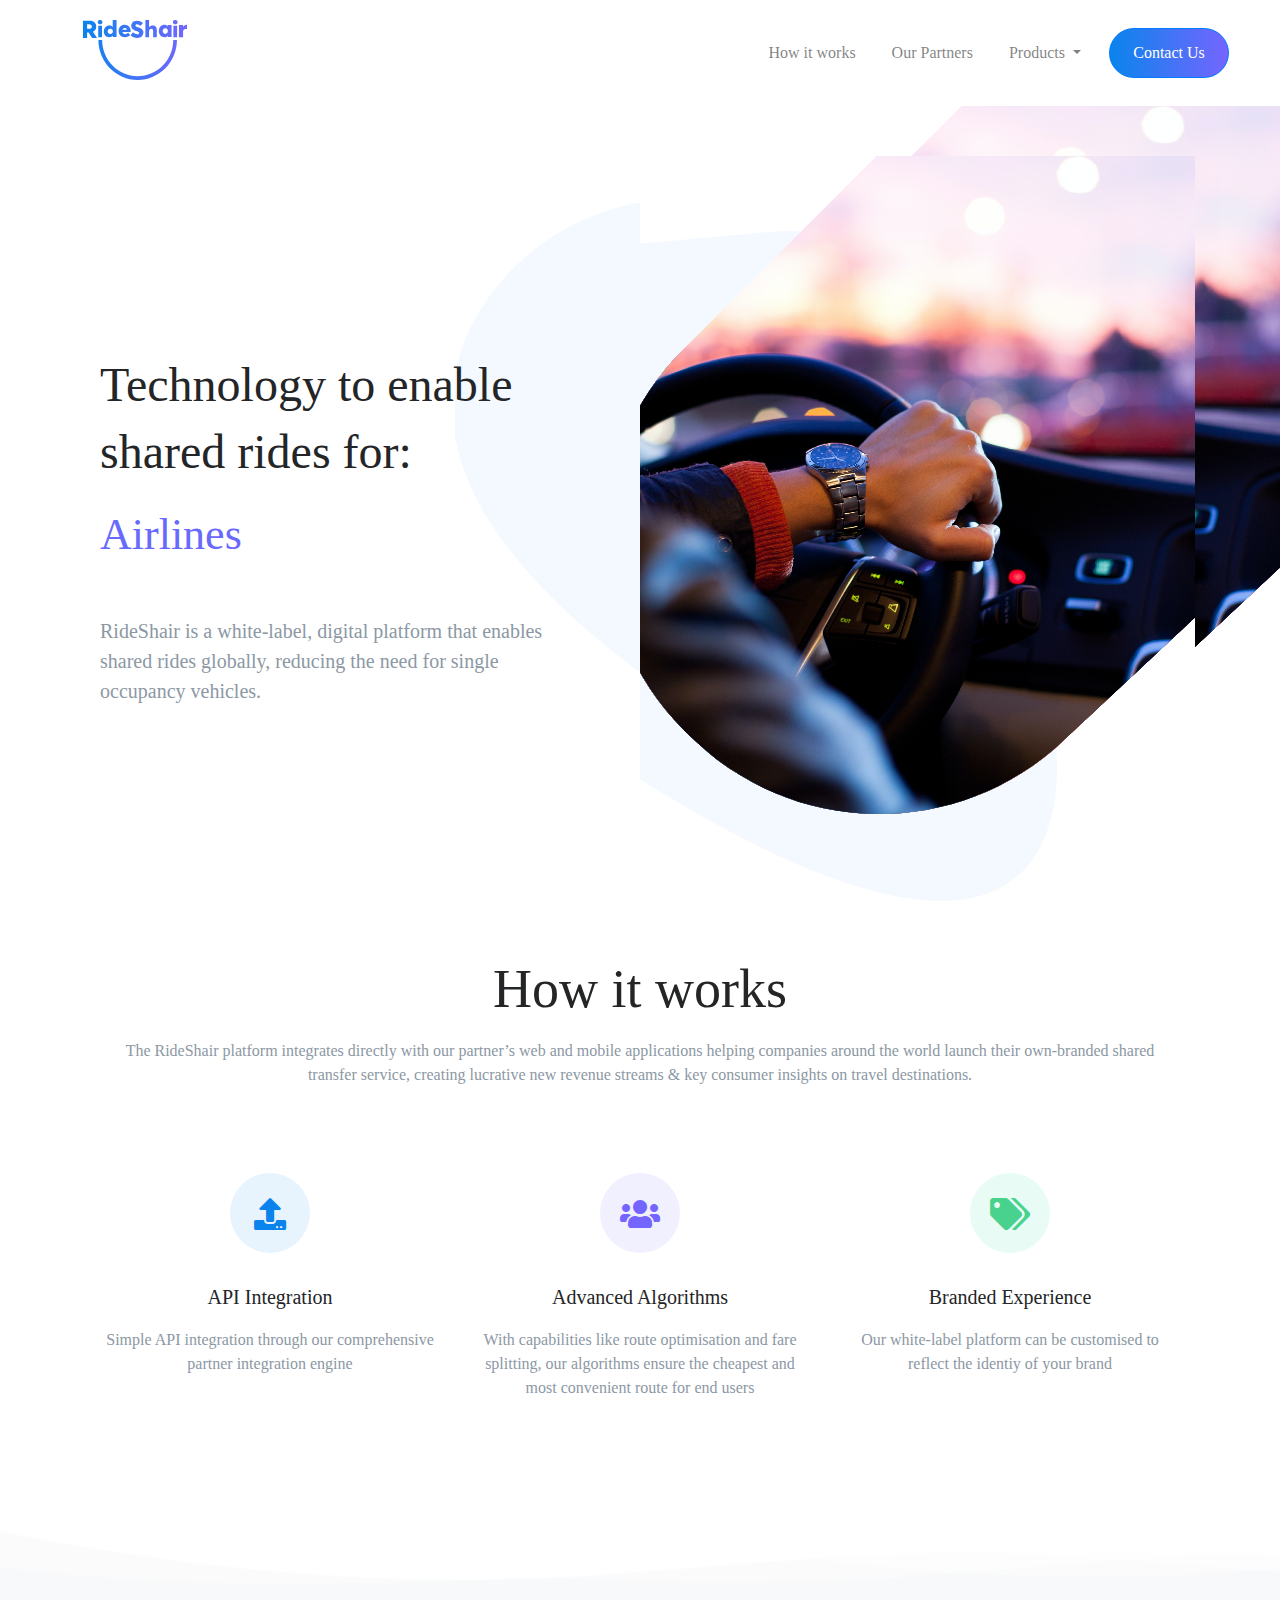
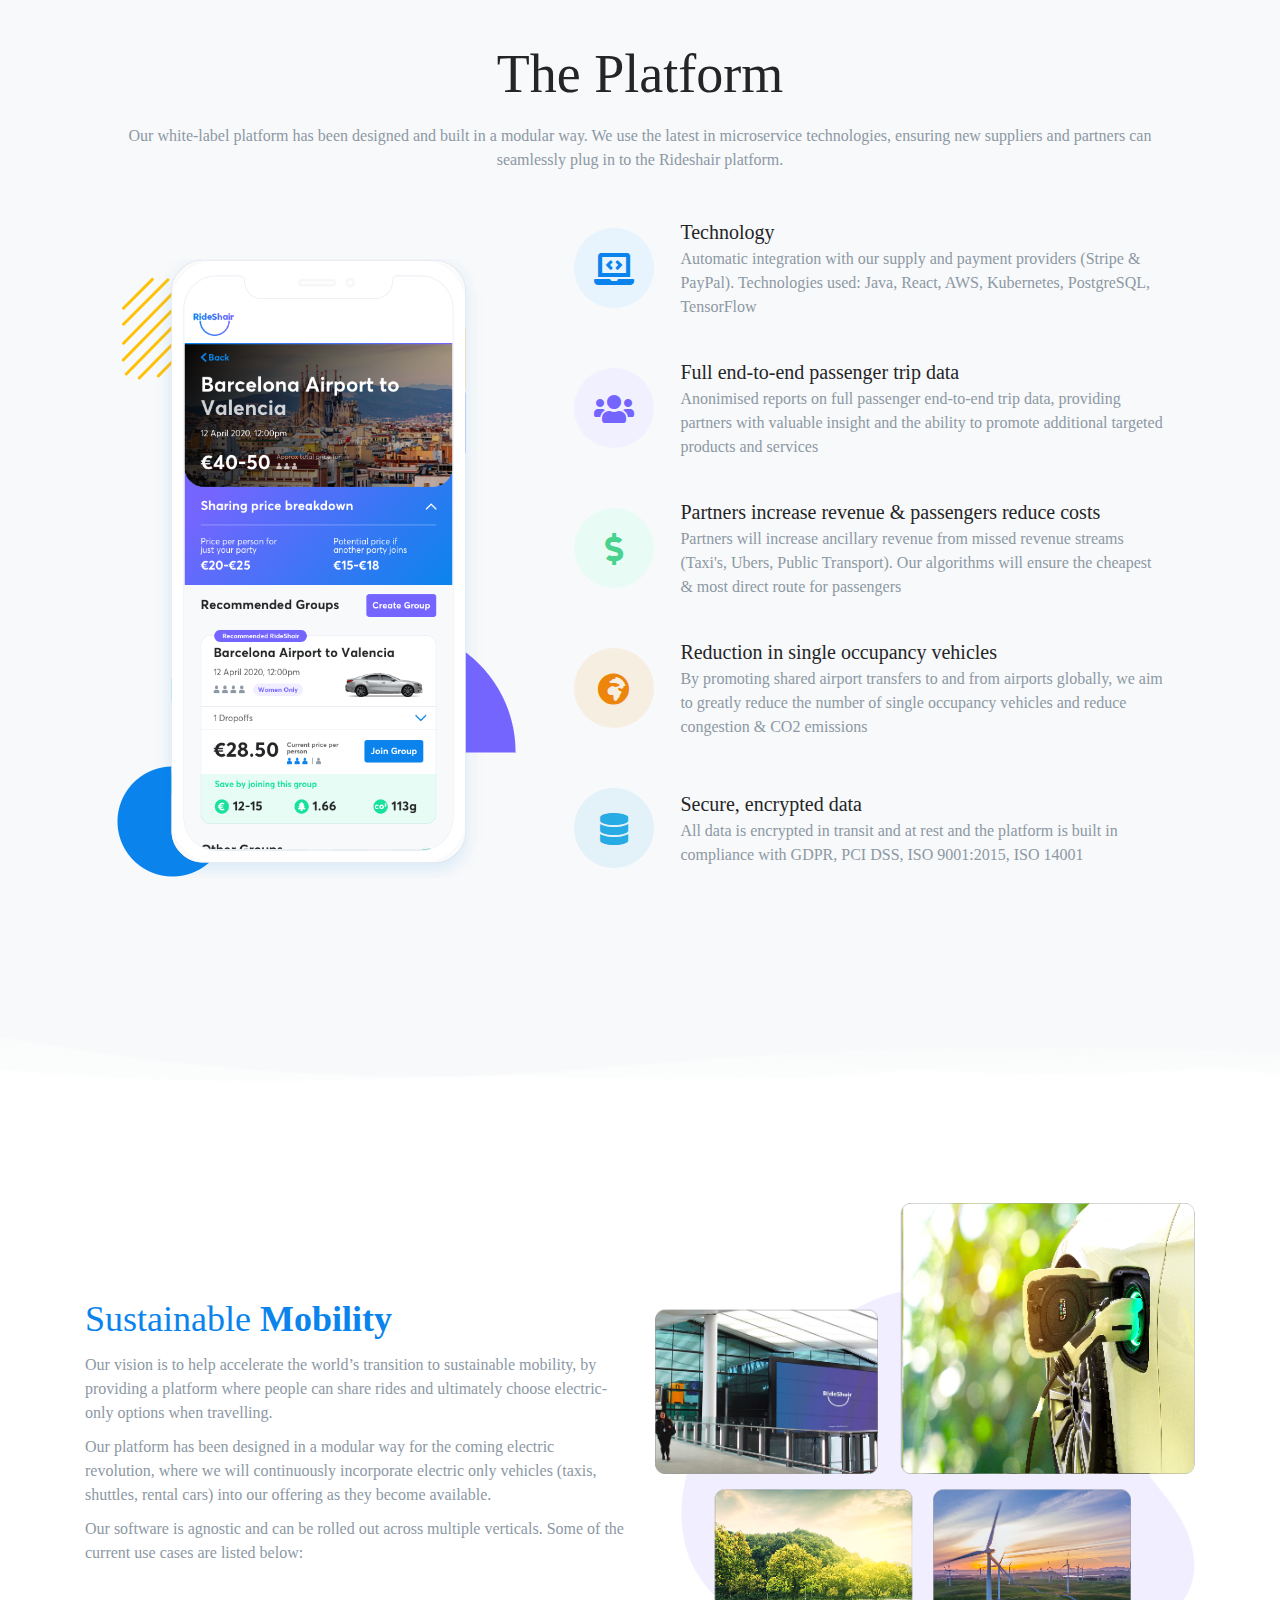
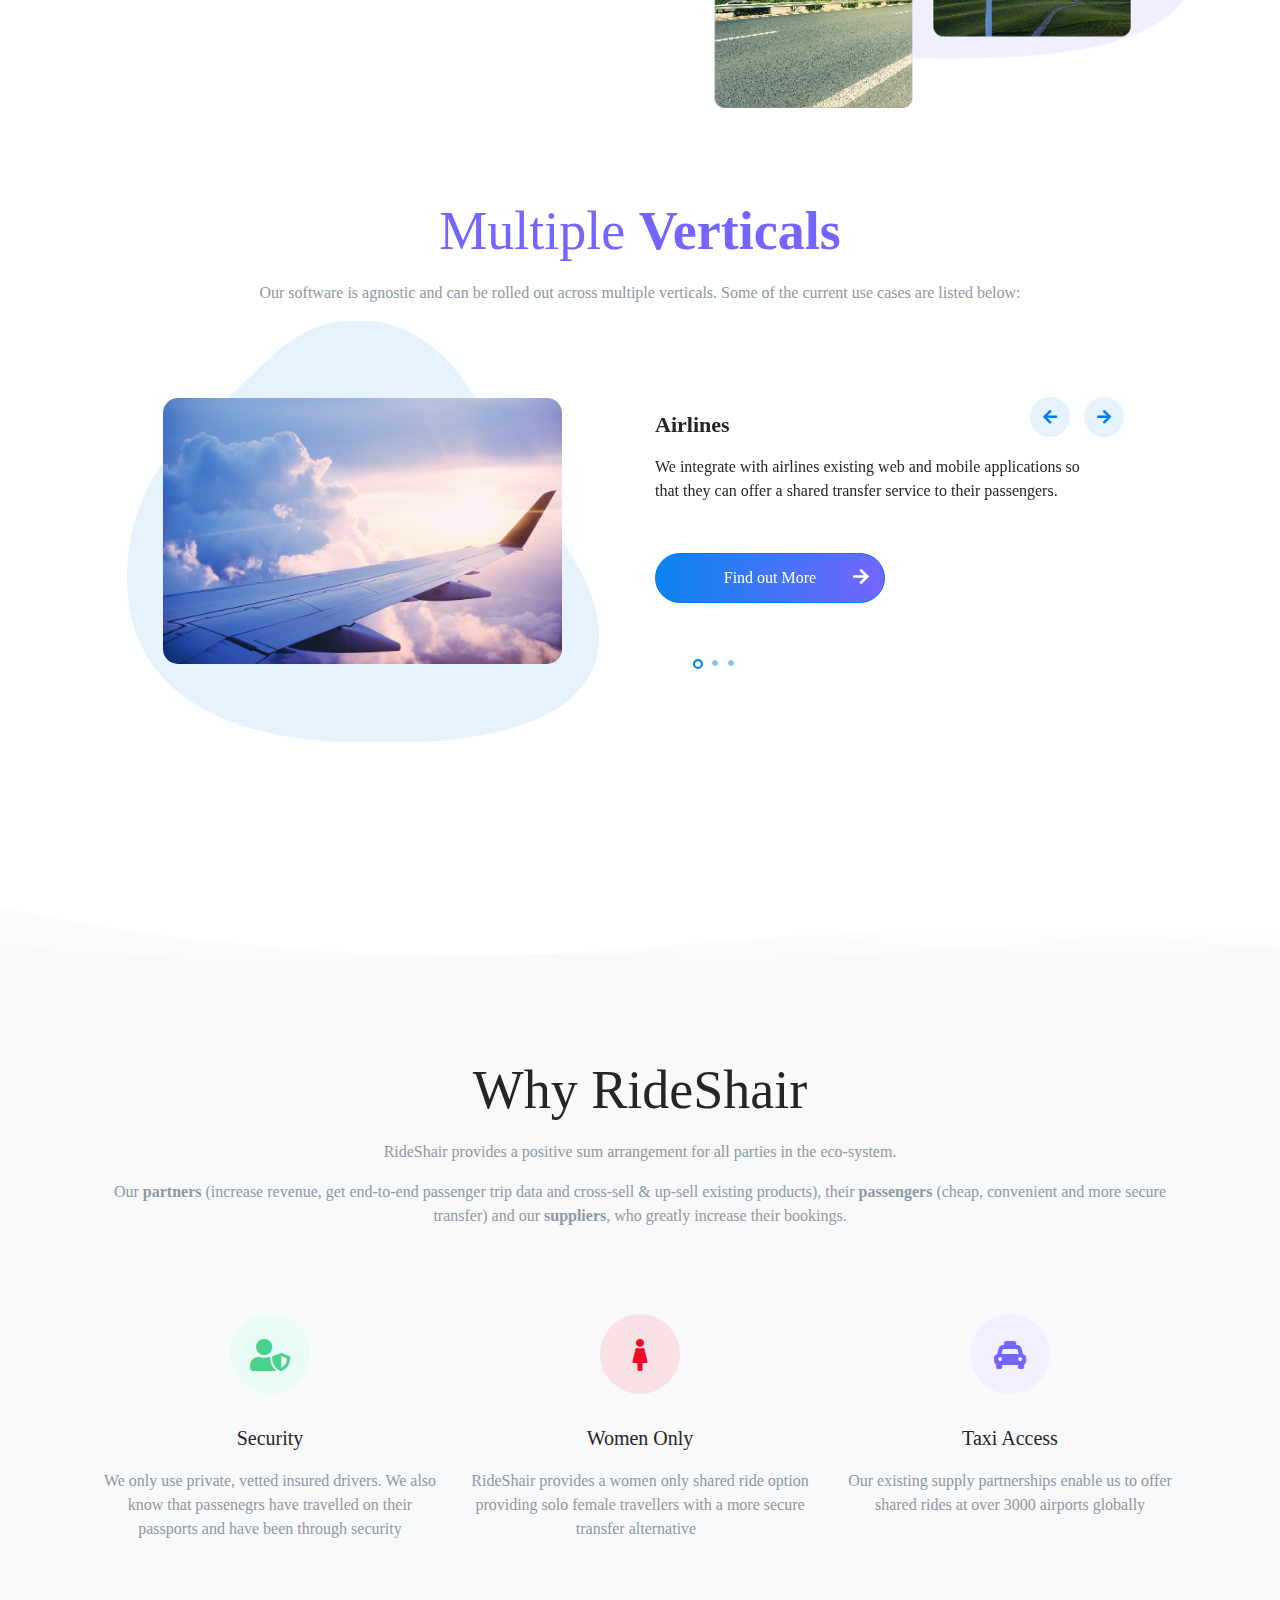
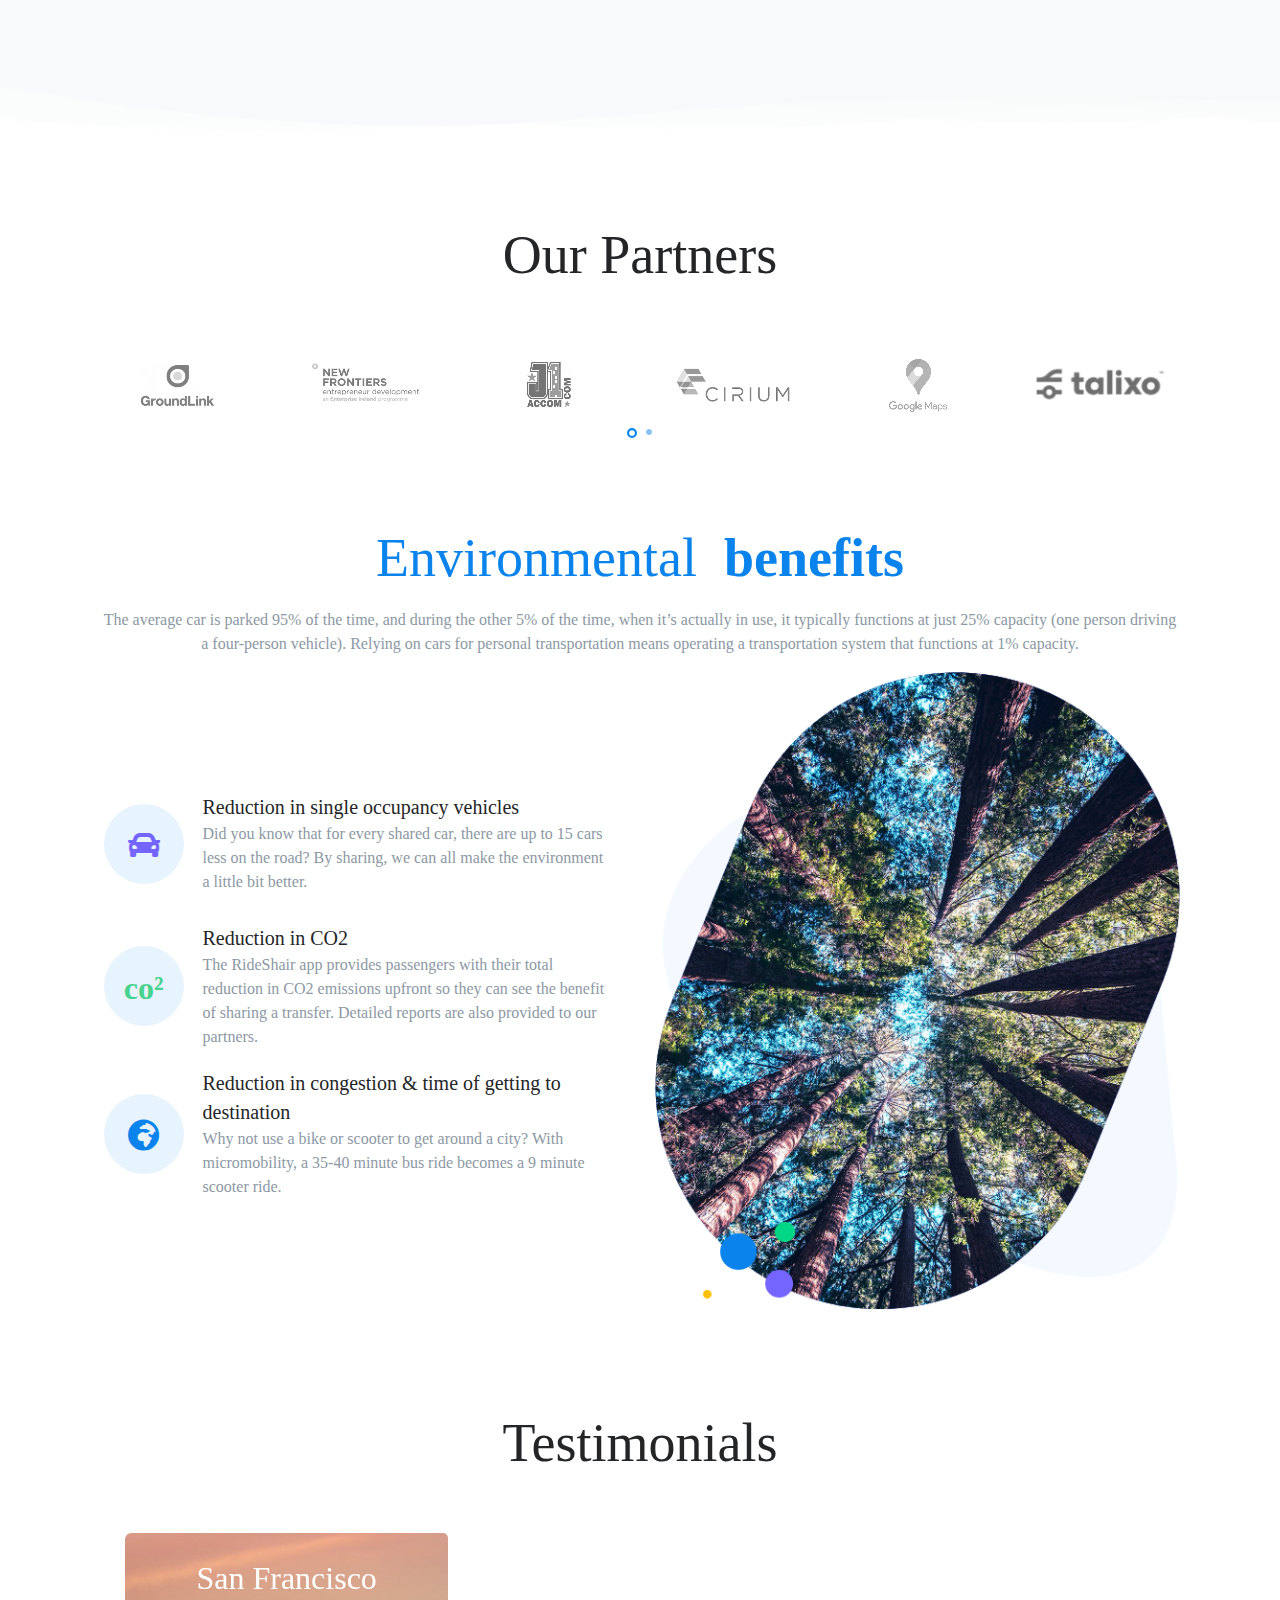
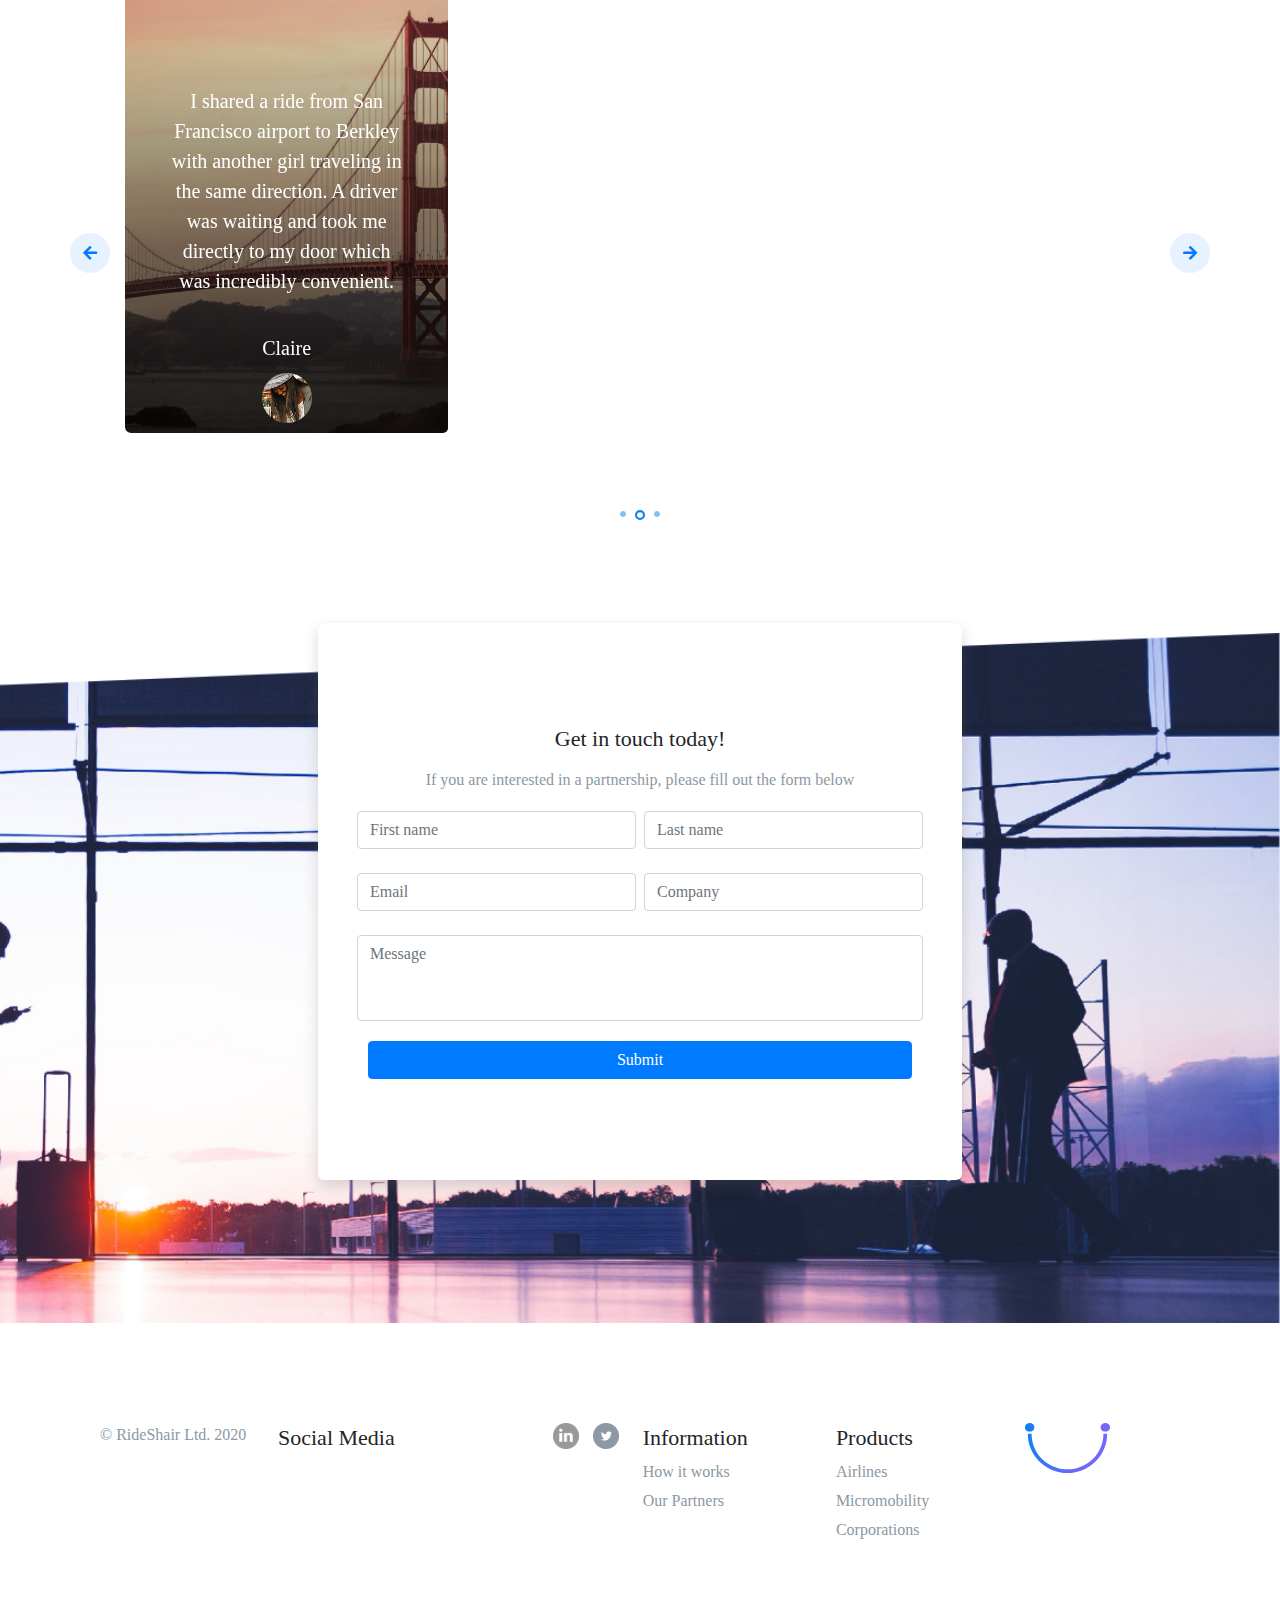
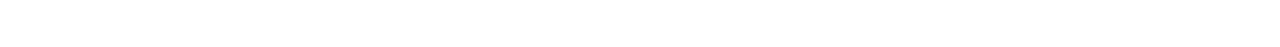
==== index.html @ a8235498 "RideShair Corporate Site" ====
<!doctype html>
<html lang="en">
<head>
    <!-- Google Tag Manager -->
    <script>(function (w, d, s, l, i) {
        w[l] = w[l] || [];
        w[l].push({
            'gtm.start':
                new Date().getTime(), event: 'gtm.js'
        });
        var f = d.getElementsByTagName(s)[0],
            j = d.createElement(s), dl = l != 'dataLayer' ? '&l=' + l : '';
        j.async = true;
        j.src =
            'https://www.googletagmanager.com/gtm.js?id=' + i + dl;
        f.parentNode.insertBefore(j, f);
    })(window, document, 'script', 'dataLayer', 'GTM-PJMS37V');</script>
    <!-- End Google Tag Manager -->
    <!-- Hotjar Tracking Code for https://www.rideshair.com -->

    <script>

        (function (h, o, t, j, a, r) {

            h.hj = h.hj || function () {
                (h.hj.q = h.hj.q || []).push(arguments)
            };

            h._hjSettings = {hjid: 1469397, hjsv: 6};

            a = o.getElementsByTagName('head')[0];

            r = o.createElement('script');
            r.async = 1;

            r.src = t + h._hjSettings.hjid + j + h._hjSettings.hjsv;

            a.appendChild(r);

        })(window, document, 'https://static.hotjar.com/c/hotjar-', '.js?sv=');

    </script>
    <!-- Required meta tags -->
    <meta charset="utf-8">
    <meta name="viewport" content="width=device-width, initial-scale=1, shrink-to-fit=no">

    <!-- Bootstrap CSS -->
    <link rel="stylesheet" href="https://stackpath.bootstrapcdn.com/bootstrap/4.4.1/css/bootstrap.min.css"
          integrity="sha384-Vkoo8x4CGsO3+Hhxv8T/Q5PaXtkKtu6ug5TOeNV6gBiFeWPGFN9MuhOf23Q9Ifjh" crossorigin="anonymous">
    <link rel="stylesheet" href="styles.css">
    <link href="fa/css/all.css" rel="stylesheet"> <!--load all styles -->
    <link href="fa/css/fontawesome.css" rel="stylesheet">
    <link href="fa/css/brands.css" rel="stylesheet">
    <link href="fa/css/solid.css" rel="stylesheet">
    <style type="text/css" id="slider-css"></style>
    <title>RS</title>
</head>
<body>
<!-- Google Tag Manager (noscript) -->
<noscript>
    <iframe src="https://www.googletagmanager.com/ns.html?id=GTM-PJMS37V"
            height="0" width="0" style="display:none;visibility:hidden"></iframe>
</noscript>
<!-- End Google Tag Manager (noscript) -->
<div class="header">
    <div class="row">
        <div class="col-lg-3 ml-lg-5">
            <div class="logo">
                <a href="index.html"><img alt="logo" src="images/logo.svg"></a>
            </div>
        </div>
        <div class="col ml-auto border-bottom-blue-mobile">
            <nav class="navbar navbar-expand-lg navbar-light">
                <button class="navbar-toggler" type="button" data-toggle="collapse"
                        data-target="#navbarSupportedContent" aria-controls="navbarSupportedContent"
                        aria-expanded="false" aria-label="Toggle navigation">
                    <i class="fas fa-bars fa-2x purple"></i>
                </button>

                <div class="collapse navbar-collapse" id="navbarSupportedContent">
                    <ul class="navbar-nav ml-auto">
                        <li class="nav-item">
                            <a class="nav-link" href="index.html#howitworks">How it works</a>
                        </li>
                        <li class="nav-item">
                            <a class="nav-link" href="index.html#partners">Our Partners</a>
                        </li>
                        <!--                        <li class="nav-item">-->
                        <!--                            <a class="nav-link" href="index.html#faq">FAQ</a>-->
                        <!--                        </li>-->
                        <li class="nav-item dropdown">
                            <a class="nav-link dropdown-toggle" href="#" id="navbarDropdown" role="button"
                               data-toggle="dropdown" aria-haspopup="true" aria-expanded="false">
                                Products
                            </a>
                            <div class="dropdown-menu products-menu" aria-labelledby="navbarDropdown">
                                <a class="dropdown-item" href="airlines.html">Airlines</a>
                                <a class="dropdown-item" href="micromobility.html">Micromobility</a>
                                <a class="dropdown-item" href="corporations.html">Corporations</a>
                            </div>
                        </li>
                    </ul>
                </div>
                <a href="#contact-form" class="btn btn-primary contact-button grow">Contact Us</a>
            </nav>
        </div>
    </div>
</div>

<div class="welcome">
    <div class="container table-container">
        <div class="row table-row">
            <div class="col-lg-6 welcome-content table-col">
                <p class="lg-title">Technology to enable
                    shared rides for:</p>
                <p id="welcomeTicker">Airlines / Travel Tech Companies / Corporations / Micromobility</p>
                <div class="welcome-mobile">
                    <div class="col bg-container">
                        <img src="images/welcome-bg-mobile.png" alt="app" class="app-img">
                    </div>
                </div>
                <p class="mt-lg-5 fs-20">RideShair is a white-label, digital platform that enables shared rides globally, reducing the need for single occupancy vehicles. </p>
            </div>
            <div class="col-0 welcome table-col">
            </div>
        </div>
    </div>
</div>

<div class="container" id="howitworks">
    <div class="row justify-content-center how-works">
        <div class="col-md-auto justify-content-center">
            <p class="lg-title text-center">How it works</p>
            <p class="text-center">The RideShair platform integrates directly with our partner’s web and mobile
            applications helping companies around the world launch their own-branded shared transfer service, creating lucrative new revenue streams &amp; key consumer insights on travel destinations. </p>
        </div>
    </div>
    <div class="row justify-content-center icon-list-row">
        <div class="col-lg-4 justify-content-center grow">
            <div class="row justify-content-center how-works-icon">
                <div class="icon text-center blue-bg"></div>
                <i class="fas fa-upload fa-2x absolute-icon blue"></i>
            </div>
            <p class="md-title text-center">API Integration</p>
            <p class="text-center">Simple API integration through our comprehensive partner integration engine </p>
        </div>
        <div class="col-lg-4 justify-content-center grow">
            <div class="row justify-content-center how-works-icon">
                <div class="icon text-center purple-bg"></div>
                <i class="fas fa-users fa-2x absolute-icon purple"></i>
            </div>
            <p class="md-title text-center">Advanced Algorithms</p>
            <p class="text-center">With capabilities like route optimisation and fare splitting, our algorithms ensure
            the cheapest and most convenient route for end users </p>
        </div>
        <div class="col-lg-4 justify-content-center grow">
            <div class="row justify-content-center how-works-icon">
                <div class="icon text-center green-bg"></div>
                <i class="fas fa-tags fa-2x absolute-icon green"></i>
            </div>
            <p class="md-title text-center">Branded Experience</p>
            <p class="text-center">Our white-label platform can be customised to reflect the identiy of your brand </p>
        </div>
    </div>
</div>

<div class="app-container">
    <div class="top-wave"></div>
    <div class="container">
        <div class="row justify-content-center">
            <div class="col-md-auto justify-content-center">
                <p class="lg-title text-center">The Platform</p>
                <p class="text-center">
                    Our white-label platform has been designed and built in a modular way. We
                    use the latest in microservice technologies,
				ensuring new suppliers and partners can seamlessly plug in to the Rideshair platform.</p>
            </div>
        </div>

        <div class="row table-row">
            <div class="col bg-container text-left align-items-center">
                <img src="images/app.png" alt="app" class="app-img mx-auto">
            </div>

            <div class="col-sm-7 icon-list">
                <div class="row align-items-center grow">
                    <div class="col-lg-2 col-xs-12">
                        <div class="row justify-content-center">
                            <div class="icon text-center blue-bg"></div>
                            <i class="fas fa-laptop-code fa-2x absolute-icon blue"></i>
                        </div>
                    </div>
                    <div class="col">
                        <p class="md-title">Technology</p>
                        <p>Automatic integration with our supply and payment providers (Stripe &amp; PayPal). Technologies
                        used: Java, React, AWS, Kubernetes, PostgreSQL, TensorFlow</p>
                    </div>
                </div>

                <div class="row align-items-center grow">
                    <div class="col-lg-2 col-xs-12">
                        <div class="row justify-content-center">
                            <div class="icon text-center purple-bg"></div>
                            <i class="fas fa-users fa-2x absolute-icon purple"></i>
                        </div>
                    </div>
                    <div class="col">
                      <p class="md-title">Full end-to-end passenger trip data</p>
                        <p>Anonimised reports on full passenger end-to-end trip data, providing partners with valuable insight  and the ability to promote additional targeted products and services</p>
                    </div>
                </div>

                <div class="row align-items-center grow">
                    <div class="col-lg-2 col-xs-12">
                        <div class="row justify-content-center">
                            <div class="icon text-center green-bg"></div>
                            <i class="fas fa-dollar-sign fa-2x absolute-icon green"></i>
                        </div>
                    </div>
                    <div class="col">
                        <p class="md-title">Partners increase revenue & passengers reduce costs</p>
                        <p>Partners will increase  ancillary revenue from missed revenue streams (Taxi's, Ubers, Public Transport). Our
                        algorithms will ensure the cheapest &amp; most direct route for passengers </p>
                    </div>
                </div>

                <div class="row align-items-center grow">
                    <div class="col-lg-2 col-xs-12">
                        <div class="row justify-content-center">
                            <div class="icon text-center orange-bg"></div>
                            <i class="fas fa-globe-africa fa-2x absolute-icon orange"></i>
                        </div>
                    </div>
                    <div class="col">
                        <p class="md-title">Reduction in single occupancy vehicles</p>
                        <p>By promoting shared airport transfers to and from airports globally, we aim to greatly reduce the number of single occupancy vehicles and reduce congestion &amp; CO2 emissions </p>
                    </div>
                </div>

                <div class="row align-items-center grow">
                    <div class="col-lg-2 col-xs-12">
                        <div class="row justify-content-center">
                            <div class="icon text-center light-blue-bg"></div>
                            <i class="fas fa-database fa-2x absolute-icon light-blue"></i>
                        </div>
                    </div>
                    <div class="col">
                        <p class="md-title">Secure, encrypted data</p>
                        <p>All data is encrypted in transit and at rest and the platform is built in compliance with
                            GDPR, PCI DSS, ISO 9001:2015, ISO 14001</p>
                    </div>
                </div>
            </div>
        </div>
    </div>
    <div class="bottom-wave"></div>
</div>

<div class="container bw-container">
    <div class="row table-row align-items-center">
        <div class="col-lg-6 icon-list">
            <!-- <a href="#" class="btn about-btn grow mx-lg-0 mx-auto">About</a>-->
            <p class="blue-title">Sustainable <span class="bold">Mobility</span></p>
            <div class="col-lg-6 text-right visible-on-mobile">
                <img src="images/better_world.png" alt="app" class="app-img">
            </div>

            <p>
              Our vision is to help accelerate the world’s transition to sustainable mobility, by providing a platform where people can share rides and ultimately choose electric-only options when travelling.
          </p>
            <p>
              Our platform has been designed in a modular way for the coming electric revolution, where we will continuously incorporate electric only vehicles (taxis, shuttles, rental cars) into our offering as they become available.
          </p>
			<p>
              Our software is agnostic and can be rolled out across multiple verticals. Some of the current use cases are listed below:
          </p>
        </div>
        <div class="col-lg-6 text-right visible-on-desktop">
            <img src="images/better_world.png" alt="app" class="app-img">
        </div>
    </div>
</div>

<div class="container">
    <div id="carousel-partners-description" class="carousel slide" data-ride="carousel">
        <div class="col-md-auto justify-content-center">
            <p class="lg-title text-center" style="color: #7565ff">Multiple <span class="bold">Verticals</span></p>
            <p class="col-md-9 text-center mx-auto">
              Our software is agnostic and can be rolled out across multiple verticals. Some of the current use cases are listed below:
          </p>
        </div>
        <ol class="col-md-10 carousel-indicators">
            <li data-target="#carousel-partners-description" data-slide-to="0" class="active grow"></li>
            <li data-target="#carousel-partners-description" data-slide-to="1" class="grow"></li>
            <li data-target="#carousel-partners-description" data-slide-to="2" class="grow"></li>
        </ol>
        <div class="carousel-inner">
            <div class="carousel-item active">
                <div class="row">
                    <div class="col-md-6 img-container">
                        <img src="images/carousel-partners-1-slide.png" alt="first slide">
                    </div>
                    <div class="col-md-5 align-self-center">
                        <p class="md-title go-text-left-on-desktop bold">Airlines</p>
                        <p style="color: #242527">
                            We integrate with airlines
                            existing web and mobile applications
                            so that they can offer a shared
                            transfer service to their passengers.
                        </p>
                        <a href="airlines.html" class="btn btn-primary next-button find-btn grow">Find out More</a>
                    </div>
                </div>
            </div>
            <div class="carousel-item">
                <div class="row">
                    <div class="col-md-6 img-container">
                        <img src="images/carousel-partners-2-slide.png" alt="first slide">
                    </div>
                    <div class="col-md-5 align-self-center">
                        <p class="md-title go-text-left-on-desktop bold">Corporates</p>
                        <p style="color: #242527">
                            We integrate with companies internal systems so that they can offer a shared transfer service for employees going overseas.
                        </p>
                        <a href="corporations.html" class="btn btn-primary next-button find-btn grow">Find out More</a>
                    </div>
                </div>
            </div>
            <div class="carousel-item">
                <div class="row">
                    <div class="col-md-6 img-container">
                        <img src="images/carousel-partners-3-slide.png" alt="first slide">
                    </div>
                    <div class="col-md-5 align-self-center">
                        <p class="md-title go-text-left-on-desktop bold">Micromobility</p>
                        <p style="color: #242527">
                            LOKO.city is an aggregation app for shared mobility services across Poland with over 60k downloads. 
                        </p>
                        <a href="micromobility.html" class="btn btn-primary next-button find-btn grow">Find out More</a>
                    </div>
                </div>
            </div>
        </div>
        <div class="col-md-2 offset-md-10 carousel-control carousel-control-partners">
            <a class="prev-slider slider-btn grow" href="#carousel-partners-description" role="button"
               data-slide="prev">
                <i class="fas fa-arrow-left fa-1x"></i>
            </a>
            <a class="next-slider slider-btn grow" href="#carousel-partners-description" role="button"
               data-slide="next">
                <i class="fas fa-arrow-right fa-1x"></i>
            </a>
        </div>
    </div>
</div>

<div class="app-container">
    <div class="top-wave"></div>
    <div class="container">
        <div class="row justify-content-center how-works">
            <div class="col-md-auto justify-content-center">
                <p class="lg-title text-center">Why RideShair</p>
              <p class="text-center"> RideShair provides a positive sum arrangement for all parties in the eco-system. </p>
                <p class="text-center">Our <strong>partners</strong> (increase revenue,
                  get end-to-end passenger trip data and cross-sell &amp;
                  up-sell existing products), their <strong>passengers</strong> (cheap, convenient and more secure transfer)
                  and our <strong>suppliers</strong>, who greatly increase their bookings.</p>
            </div>
        </div>
        <div class="row justify-content-center icon-list-row">
            <div class="col-lg-4 justify-content-center grow">
                <div class="row justify-content-center how-works-icon">
                    <div class="icon text-center green-bg"></div>
                    <i class="fas fa-user-shield fa-2x absolute-icon green"></i>
                </div>
                <p class="md-title text-center">Security</p>
                <p class="text-center">We only use private, vetted insured drivers. We also know that passenegrs have
                travelled on their passports and have been through security</p>
            </div>
            <div class="col-lg-4 justify-content-center grow">
                <div class="row justify-content-center how-works-icon">
                    <div class="icon text-center red-bg"></div>
                    <i class="fas fa-female fa-2x absolute-icon red"></i>
                </div>
                <p class="md-title text-center">Women Only</p>
                <p class="text-center">RideShair provides a women only shared ride option providing solo female
                travellers with a more secure transfer alternative&nbsp;&nbsp; </p>
            </div>
            <div class="col-lg-4 justify-content-center grow">
                <div class="row justify-content-center how-works-icon">
                    <div class="icon text-center purple-bg"></div>
                    <i class="fas fa-taxi fa-2x absolute-icon purple"></i>
                </div>
                <p class="md-title text-center">Taxi Access</p>
                <p class="text-center">Our existing supply partnerships enable us to offer shared rides at over 3000 airports
                globally</p>
            </div>
        </div>
    </div>
    <div class="bottom-wave"></div>
</div>

<div class="container" id="partners">
    <div class="row justify-content-center how-works">
        <div class="col-md-auto justify-content-center">
            <p class="lg-title text-center">Our Partners</p>
        </div>
    </div>
    <div id="carousel-partners" class="carousel slide visible-on-desktop" data-ride="carousel">
        <div class="carousel-inner">
            <div class="carousel-item active">
                <div class="row">
                    <div class="col-2 text-center">
                        <img src="images/partners/GroundLink.png" alt="ground link">
                    </div>
                    <div class="col-2 text-center">
                        <img src="images/partners/New-Frontiers.png" alt="ground link">
                    </div>
                    <div class="col-2 text-center">
                        <img src="images/partners/J1Accom.png" alt="ground link">
                    </div>
                    <div class="col-2 text-center">
                        <img src="images/partners/Cirium.png" alt="ground link">
                    </div>
                    <div class="col-2 text-center">
                        <img src="images/partners/Google-Maps.png" alt="ground link">
                    </div>
                    <div class="col-2 text-center">
                        <img src="images/partners/Talixo.png" alt="ground link">
                    </div>
                </div>
            </div>
            <div class="carousel-item">
                <div class="row">
                    <div class="col-2 text-center">
                        <img src="images/partners/AWS.png" alt="ground link">
                    </div>
                    <div class="col-2 text-center">
                        <img src="images/partners/Mozio.png" alt="ground link">
                    </div>
                    <div class="col-2 text-center">
                        <img src="images/partners/NDRC.png" alt="ground link">
                    </div>
                    <div class="col-2 text-center">
                        <img src="images/partners/Stripe.png" alt="ground link">
                    </div>
                    <div class="col-2 text-center">
                        <img src="images/partners/Google-Maps.png" alt="ground link">
                    </div>
                    <div class="col-2 text-center">
                        <img src="images/partners/Talixo.png" alt="ground link">
                    </div>
                </div>
            </div>
        </div>
        <ol class="col-12 carousel-indicators partners">
            <li data-target="#carousel-partners" data-slide-to="0" class="active grow"></li>
            <li data-target="#carousel-partners" data-slide-to="1" class="grow"></li>
        </ol>
    </div>
    <div id="carousel-partners-mobile" class="carousel slide visible-on-mobile" data-ride="carousel">
        <div class="carousel-inner">
            <div class="carousel-item active">
                <div class="row">
                    <div class="col-4 text-center">
                        <img src="images/partners/GroundLink.png" alt="ground link">
                    </div>
                    <div class="col-4 text-center">
                        <img src="images/partners/New-Frontiers.png" alt="ground link">
                    </div>
                    <div class="col-4 text-center">
                        <img src="images/partners/J1Accom.png" alt="ground link">
                    </div>
                </div>
            </div>
            <div class="carousel-item">
                <div class="row">
                    <div class="col-4 text-center">
                        <img src="images/partners/Cirium.png" alt="ground link">
                    </div>
                    <div class="col-4 text-center">
                        <img src="images/partners/Google-Maps.png" alt="ground link">
                    </div>
                    <div class="col-4 text-center">
                        <img src="images/partners/Talixo.png" alt="ground link">
                    </div>
                </div>
            </div>
            <div class="carousel-item">
                <div class="row">
                    <div class="col-4 text-center">
                        <img src="images/partners/AWS.png" alt="ground link">
                    </div>
                    <div class="col-4 text-center">
                        <img src="images/partners/Mozio.png" alt="ground link">
                    </div>
                    <div class="col-4 text-center">
                        <img src="images/partners/NDRC.png" alt="ground link">
                    </div>
                </div>
            </div>
            <div class="carousel-item">
                <div class="row">
                    <div class="col-4 text-center">
                        <img src="images/partners/Stripe.png" alt="ground link">
                    </div>
                    <div class="col-4 text-center">
                        <img src="images/partners/Google-Maps.png" alt="ground link">
                    </div>
                    <div class="col-4 text-center">
                        <img src="images/partners/Talixo.png" alt="ground link">
                    </div>
                </div>
            </div>
            <ol class="col-12 carousel-indicators partners">
                <li data-target="#carousel-partners-mobile" data-slide-to="0" class="active grow"></li>
                <li data-target="#carousel-partners-mobile" data-slide-to="1" class="grow"></li>
                <li data-target="#carousel-partners-mobile" data-slide-to="2" class="grow"></li>
                <li data-target="#carousel-partners-mobile" data-slide-to="3" class="grow"></li>
            </ol>
        </div>
    </div>
</div>

<div class="container">
    <div class="row justify-content-center">
        <div class="col-md-auto justify-content-center">
            <div class="row justify-content-center">
                <!-- <a href="#" class="btn about-blue-btn grow">About</a>-->
            </div>
            <p class="lg-title text-center blue">Environmental&nbsp; <span class="bold">benefits</span></p>
            <p class="text-center">The average car is parked 95% of the time, and during the other 5% of the time, when it’s actually in use, it typically functions at just 25% capacity (one person driving a four-person vehicle). Relying on cars for personal transportation means operating a transportation system that functions at 1% capacity. </p>
        </div>
    </div>

    <div class="row table-row align-items-center">
        <div class="col-lg-6 icon-list order-lg-1 order-2">
            <div class="row align-items-center grow">
                <div class="col-lg-2 col-xs-12">
                    <div class="row justify-content-center">
                        <div class="icon text-center blue-bg"></div>
                        <i class="fas fa-car fa-2x absolute-icon purple"></i>
                    </div>
                </div>
                <div class="col">
                    <p class="md-title">Reduction in single occupancy vehicles</p>
                    <p>Did you know that for every shared car,
                        there are up to 15 cars less on the road?
                        By sharing, we can all make the environment
                    a little bit better.</p>
                </div>
            </div>
            <div class="row align-items-center grow">
                <div class="col-lg-2 col-xs-12">
                    <div class="row justify-content-center">
                        <div class="icon text-center blue-bg"></div>
                        <i class="fas fa-2x absolute-icon green">co²</i>
                    </div>
                </div>
                <div class="col">
                    <p class="md-title">Reduction in CO2</p>
                    <p>The RideShair app provides passengers with their total
                        reduction in CO2 emissions upfront so they can see the
                        benefit of sharing a transfer. Detailed reports are
                    also provided to our partners.</p>
                </div>
            </div>
            <div class="row align-items-center grow">
                <div class="col-lg-2 col-xs-12">
                    <div class="row justify-content-center">
                        <div class="icon text-center blue-bg"></div>
                        <i class="fas fa-globe-africa fa-2x absolute-icon blue"></i>
                    </div>
                </div>
                <div class="col">
                    <p class="md-title">Reduction in congestion & time of getting to destination</p>
                    <p>Why not use a bike or scooter to get around a city?
                        With micromobility, a 35-40 minute bus ride becomes
                        a 9 minute scooter ride. </p>
                </div>
            </div>
        </div>

        <div class="col-lg-6 col-12 bg-container order-lg-2 order-1">
            <img src="images/benefits-bg.png" alt="app" class="mobile-mx-auto">
        </div>
    </div>
</div>

<!--<div class="app-container">-->
<!--    <div class="top-wave"></div>-->
<!--    <div class="container">-->
<!--        <div class="row justify-content-center">-->
<!--            <div class="col-md-auto justify-content-center">-->
<!--                <p class="lg-title text-center">Frequently Asked Questions</p>-->
<!--                <p class="text-center">Lorem ipsum dolor sit amet, consectetur adipiscing elit</p>-->
<!--            </div>-->
<!--        </div>-->
<!--        <div class="row">-->
<!--            <div class="col-lg-2">-->
<!--                <ul class="nav nav-tabs faq-cat-tabs">-->
<!--                    <li>-->
<!--                        <div href="#faq-cat-1" class="active" data-toggle="tab">-->
<!--                            <div class="card-header">-->
<!--                                <div class="btn btn-link collapse-row">-->
<!--                                    Category1-->
<!--                                </div>-->
<!--                            </div>-->
<!--                        </div>-->
<!--                    </li>-->
<!--                    <li>-->
<!--                        <div href="#faq-cat-2" data-toggle="tab">-->
<!--                            <div class="card-header">-->
<!--                                <div class="btn btn-link collapse-row" aria-expanded="true">-->
<!--                                    Category2-->
<!--                                </div>-->
<!--                            </div>-->
<!--                        </div>-->
<!--                    </li>-->
<!--                </ul>-->
<!--            </div>-->
<!--            <div class="col-lg-10">-->

<!--                <div class="tab-content faq-cat-content">-->
<!--                    <div class="tab-pane active in fade show" id="faq-cat-1">-->
<!--                        <div class="panel-group" id="accordion-cat-1">-->
<!--                            <div class="card">-->
<!--                                <div class="card-header" id="headingOne1">-->
<!--                                    <div class="mb-0">-->
<!--                                        <div class="btn btn-link collapse-row" data-toggle="collapse"-->
<!--                                             data-target="#collapseOne1"-->
<!--                                             aria-expanded="true" aria-controls="collapseOne1">-->
<!--                                            <h5>Tell us where you are going?</h5>-->
<!--                                            <div class="collapse-arrow"></div>-->
<!--                                        </div>-->
<!--                                    </div>-->
<!--                                </div>-->

<!--                                <div id="collapseOne1" class="collapse show" aria-labelledby="headingOne1"-->
<!--                                     data-parent="#accordion-cat-1">-->
<!--                                    <p class="card-body">-->
<!--                                        Anim pariatur cliche reprehenderit, enim eiusmod high life accusamus terry-->
<!--                                        richardson ad-->
<!--                                        squid.-->
<!--                                        3 wolf moon officia aute, non cupidatat skateboard dolor brunch. Food truck-->
<!--                                        quinoa nesciunt-->
<!--                                        laborum eiusmod. Brunch 3 wolf moon tempor, sunt aliqua put a bird on it squid-->
<!--                                        single-origin-->
<!--                                        coffee nulla assumenda shoreditch et. Nihil anim keffiyeh helvetica, craft beer-->
<!--                                        labore wes-->
<!--                                        anderson cred nesciunt sapiente ea proident. Ad vegan excepteur butcher vice-->
<!--                                        lomo. Leggings-->
<!--                                        occaecat craft beer farm-to-table, raw denim aesthetic synth nesciunt you-->
<!--                                        probably haven't-->
<!--                                        heard-->
<!--                                        of them accusamus labore sustainable VHS.-->
<!--                                    </p>-->
<!--                                </div>-->
<!--                            </div>-->
<!--                            <div class="card">-->
<!--                                <div class="card-header" id="headingTwo1">-->
<!--                                    <div class="mb-0">-->
<!--                                        <div class="btn btn-link collapse-row" data-toggle="collapse"-->
<!--                                             data-target="#collapseTwo1"-->
<!--                                             aria-controls="collapseOne1">-->
<!--                                            <h5> We will recommend RideShair groups to you?-->
<!--                                            </h5>-->
<!--                                            <div class="collapse-arrow"></div>-->
<!--                                        </div>-->
<!--                                    </div>-->
<!--                                </div>-->
<!--                                <div id="collapseTwo1" class="collapse" aria-labelledby="headingTwo1"-->
<!--                                     data-parent="#accordion-cat-1">-->
<!--                                    <p class="card-body">-->
<!--                                        Join a group and save money on the cost of your travel?-->
<!--                                    </p>-->
<!--                                </div>-->
<!--                            </div>-->
<!--                            <div class="card">-->
<!--                                <div class="card-header" id="headingThree1">-->
<!--                                    <div class="mb-0">-->
<!--                                        <div class="btn btn-link collapse-row" data-toggle="collapse"-->
<!--                                             data-target="#collapseThree1"-->
<!--                                             aria-controls="collapseOne1">-->
<!--                                            <h5>Join a group and save money on the cost of your travel?</h5>-->
<!--                                            <div class="collapse-arrow"></div>-->
<!--                                        </div>-->
<!--                                    </div>-->
<!--                                </div>-->
<!--                                <div id="collapseThree1" class="collapse" aria-labelledby="headingThree1"-->
<!--                                     data-parent="#accordion-cat-1">-->
<!--                                    <p class="card-body">-->
<!--                                        Anim pariatur cliche reprehenderit, enim eiusmod high life accusamus terry-->
<!--                                        richardson ad-->
<!--                                        squid.-->
<!--                                        3 wolf moon officia aute, non cupidatat skateboard dolor brunch. Food truck-->
<!--                                        quinoa nesciunt-->
<!--                                        laborum eiusmod. Brunch 3 wolf moon tempor, sunt aliqua put a bird on it squid-->
<!--                                        single-origin-->
<!--                                        coffee nulla assumenda shoreditch et. Nihil anim keffiyeh helvetica, craft beer-->
<!--                                        labore wes-->
<!--                                        anderson cred nesciunt sapiente ea proident. Ad vegan excepteur butcher vice-->
<!--                                        lomo. Leggings-->
<!--                                        occaecat craft beer farm-to-table, raw denim aesthetic synth nesciunt you-->
<!--                                        probably haven't-->
<!--                                        heard-->
<!--                                        of them accusamus labore sustainable VHS.-->
<!--                                    </p>-->
<!--                                </div>-->
<!--                            </div>-->
<!--                        </div>-->
<!--                    </div>-->
<!--                    <div class="tab-pane fade" id="faq-cat-2">-->
<!--                        <div class="panel-group" id="accordion-cat-2">-->
<!--                            <div class="card">-->
<!--                                <div class="card-header" id="headingOne2">-->
<!--                                    <div class="mb-0">-->
<!--                                        <div class="btn btn-link collapse-row" data-toggle="collapse"-->
<!--                                             data-target="#collapseOne2"-->
<!--                                             aria-expanded="true" aria-controls="collapseOne2">-->
<!--                                            <h5>-->
<!--                                                Question1-->
<!--                                            </h5>-->
<!--                                            <div class="collapse-arrow"></div>-->
<!--                                        </div>-->
<!--                                    </div>-->
<!--                                </div>-->

<!--                                <div id="collapseOne2" class="collapse show" aria-labelledby="headingOne2"-->
<!--                                     data-parent="#accordion-cat-2">-->
<!--                                    <p class="card-body">-->
<!--                                        Answer 1-->
<!--                                    </p>-->
<!--                                </div>-->
<!--                            </div>-->
<!--                            <div class="card">-->
<!--                                <div class="card-header" id="headingTwo2">-->
<!--                                    <div class="mb-0">-->
<!--                                        <div class="btn btn-link collapse-row" data-toggle="collapse"-->
<!--                                             data-target="#collapseTwo2"-->
<!--                                             aria-controls="collapseOne2">-->
<!--                                            <h5>-->
<!--                                                Question2-->
<!--                                            </h5>-->
<!--                                            <div class="collapse-arrow"></div>-->
<!--                                        </div>-->
<!--                                    </div>-->
<!--                                </div>-->
<!--                                <div id="collapseTwo2" class="collapse" aria-labelledby="headingTwo2"-->
<!--                                     data-parent="#accordion-cat-2">-->
<!--                                    <p class="card-body">-->
<!--                                        Answer 2-->
<!--                                    </p>-->
<!--                                </div>-->
<!--                            </div>-->
<!--                        </div>-->
<!--                    </div>-->
<!--                </div>-->
<!--            </div>-->
<!--        </div>-->
<!--    </div>-->
<!--    <div class="bottom-wave"></div>-->
<!--</div>-->

<div class="spe-cor">
    <div class="container slider-description">
        <div class="row justify-content-center">
            <div class="col-md-auto justify-content-center">
                <p class="lg-title text-center">Testimonials</p>
                <!-- <p class="text-center">Lorem ipsum dolor sit amet, consectetur adipiscing elit</p>-->
            </div>
        </div>
    </div>
    <div class="container testimonials">
        <a class="prev-slider slider-btn grow" href="#slider-2" role="button" data-slide="prev">
            <i class="fas fa-arrow-left fa-1x"></i>
        </a>
        <a class="next-slider slider-btn grow" href="#slider-2" role="button" data-slide="next">
            <i class="fas fa-arrow-right fa-1x"></i>
        </a>

        <div class="row">
            <div id="slider-2" class="carousel carousel-by-item slide" data-ride="carousel" data-interval="false">
                <div class="carousel-inner font-desktop-not-mobile" role="listbox">
                    <div class="carousel-item active">
                        <div class="col-md-4 col-sm-4 col-12">
                            <div class="d-block img-fluid row testimonial1">
                                <p class="text-center pb-5" style="font-size: 32px">
                                    San Francisco
                                </p>
                                <p class="text-center">
                                  I shared a ride from San Francisco airport to Berkley with another girl traveling in the same direction. A driver was waiting and took me directly to my door which was incredibly convenient.
                              </p>
                                <div class="text-center avatar-container">
                                    Claire
                                    <div>
                                        <img src="images/testimonials/avatar1.png">
                                    </div>
                                </div>
                            </div>
                        </div>
                    </div>
                    <div class="carousel-item">
                        <div class="col-md-4 col-sm-4 col-12">
                            <div class="d-block img-fluid row" style="color: #242527;">
                                <p class="text-center">
                                We partnered with RideShair to provide shared transfers for our students in New York, Chicago &amp; San Francisco. </p>
                                <p class="text-center">
                                  RideShair provided a superb service, ensuring a safe, secure and cost-effective transport alternative for our students.
                              </p>
                                <div class="text-center avatar-container">
                                    CEO J1Accom
                                    <div>
                                        <img src="images/testimonials/avatar2.png">
                                    </div>
                                </div>
                            </div>
                        </div>
                    </div>
                    <div class="carousel-item">
                        <div class="col-md-4 col-sm-4 col-12">
                            <div class="d-block img-fluid row testimonial2">
                                <p class="text-center pb-5" style="font-size: 30px">
                                    New York
                                </p>
                                <p class="text-center">
                                  I used RideShair to get to my accommodation in New York. Everything was pre-booked and pre-paid, so it took all the stress out of getting to my final destination.

                              </p>
                                <div class="text-center avatar-container">
                                    Liam
                                    <div>
                                        <img src="images/testimonials/avatar3.png">
                                  </div>
                              </div>
                            </div>
                        </div>
                    </div>
                </div>
                <div class="carousel-inner" role="listbox">
                    <ol class="carousel-indicators">
                        <li data-target="#slider-2" data-slide-to="0" class="grow"></li>
                        <li data-target="#slider-2" data-slide-to="1" class="active grow"></li>
                        <li data-target="#slider-2" data-slide-to="2" class="grow"></li>
                    </ol>
                </div>
            </div>
        </div>
    </div>
</div>

<div class="container-fluid intouch" id="contact-form">
    <div class="row form align-items-center">
        <div class="col form-description justify-content-center align-items-center">
            <p class="md-title text-center">Get in touch today!</p>
            <p class="text-center">If you are interested in a partnership, please fill out the form below </p>

            <form action="https://app.99inbound.com/api/e/vokSI9FW" method="POST" target="_blank">
                <div class="row">
                    <div class="col-lg-6 form-group p-1">
                        <input name="first-name" class="form-control" aria-describedby="emailHelp"
                               placeholder="First name">
                    </div>
                    <div class="col-lg-6 form-group p-1">
                        <input name="last-name" class="form-control" placeholder="Last name">
                    </div>
                </div>
                <div class="row">
                    <div class="col-lg-6 form-group p-1">
                        <input name="email" type="email" class="form-control" placeholder="Email">
                    </div>
                    <div class="col-lg-6 form-group p-1">
                        <input name="company" class="form-control" placeholder="Company">
                    </div>
                </div>
                <div class="row">
                    <div class="col form-group p-1">
                        <textarea name="message" id="message" rows="3" class="form-control"
                                  placeholder="Message"></textarea>
                    </div>
                </div>
                <div class="row">
                    <div class="col form-group">
                        <button type="submit" class="btn btn-primary submit-button">Submit</button>
                    </div>
                </div>
            </form>
        </div>
    </div>
</div>

<div class="container">
    <div class="row footer table-row align-items-top">
        <div class="col-lg-2 order-lg-1 order-5">
            <p class="align-items-center">© RideShair Ltd. 2020</p>
        </div>
        <div class="col-lg-3 pl-lg-2 text-align-center order-lg-2 order-2 bottom-mobile-margin-none"
             style="margin-bottom: 0">
            <h6 class="md-title" style="margin-bottom: 0">Social Media</h6>
        </div>
        <div class="col-lg- order-lg-3 order-4">
            <a href="https://www.linkedin.com/company/rideshair"><img class="social-icon linc grow"
                                                                      src="images/linc.png"
                                                                      alt="LinkedIn"/></a>
            <a href="https://twitter.com/rideshair/likes"><img class="social-icon grow" src="images/twitter-icon.png"
                                                               alt="twitter"/></a>
        </div>
        <div class="col-lg-2 col-3 mx-auto order-lg-4 order-1 text-align-left">
            <h6 class="md-title">Information</h6>
            <a class="nav-link-footer" href="index.html#howitworks">How it works</a>
            <a class="nav-link-footer" href="index.html#partners">Our Partners</a>
            <!--            <a class="nav-link-footer" href="index.html#faq">FAQ</a>-->
        </div>
        <div class="col-lg-2 col-3 mx-auto offset-3 order-lg-5 order-2 text-align-left">
            <h6 class="md-title">Products</h6>
            <a class="nav-link-footer" href="airlines.html">Airlines</a>
            <a class="nav-link-footer" href="micromobility.html">Micromobility</a>
            <a class="nav-link-footer" href="corporations.html">Corporations</a>
        </div>
        <div class="col-lg-2 order-lg-6 order-6">
            <img src="images/footer-logo.svg" alt="copyright logo">
        </div>
    </div>
</div>
<!-- Optional JavaScript -->
<!-- jQuery first, then Popper.js, then Bootstrap JS -->
<script src="https://code.jquery.com/jquery-3.4.1.slim.min.js"
        integrity="sha384-J6qa4849blE2+poT4WnyKhv5vZF5SrPo0iEjwBvKU7imGFAV0wwj1yYfoRSJoZ+n"
        crossorigin="anonymous"></script>
<script src="https://cdn.jsdelivr.net/npm/popper.js@1.16.0/dist/umd/popper.min.js"
        integrity="sha384-Q6E9RHvbIyZFJoft+2mJbHaEWldlvI9IOYy5n3zV9zzTtmI3UksdQRVvoxMfooAo"
        crossorigin="anonymous"></script>

<script src="js/ticker.js"></script>
<script src="js/slider.js"></script>

<script src="https://stackpath.bootstrapcdn.com/bootstrap/4.4.1/js/bootstrap.min.js"
        integrity="sha384-wfSDF2E50Y2D1uUdj0O3uMBJnjuUD4Ih7YwaYd1iqfktj0Uod8GCExl3Og8ifwB6"
        crossorigin="anonymous"></script>
</body>
</html>
---- styles.css ----
body {
    font-family: Averta Demo PE, serif;
    color: #8C98A4;
}

a {
    text-decoration: none;
}

textarea {
    resize: none;
}

img {
    max-width: 100%;
}

#welcomeTicker {
    line-height: 67px;
    font-size: 44px;
    color: #6869FD;
}

#accordion {
    width: 100%;
    margin-bottom: 80px;
}

.logo {
    position: absolute;
    width: 67%;
}

.logo img {
    max-width: 50%;
    min-width: 95px;
}

.dropdown-item {
    color: #8C98A4;
}

.nav-link:focus, .nav-link:hover, .nav-link-footer:focus, .nav-link-footer:hover, .dropdown-item:focus, .dropdown-item:hover {
    color: #0A84EC !important;
    text-decoration: none;
}

.navbar {
    justify-content: flex-end;
}

.nav-item {
    margin-right: 20px;
}

.table-container {
    display: table;
}

.table-container .table-row {
    height: 100%;
    display: table-row;
}

.table-container .table-row .table-col {
    display: table-cell;
    float: none;
    vertical-align: middle;
}

.header {
    width: 100%;
    padding: 20px;
}

.lg-title {
    color: #242527;
    font-size: 54px;
    line-height: 67px;
    font-family: Poppins, serif;
}

.md-title {
    color: #242527;
    font-size: 22px;
    line-height: 29px;
    font-family: Poppins, serif;
}

.blue-title {
    font-size: 36px;
    line-height: 48px;
    color: #0A84EC;
}

.welcome {
    background-image: url(images/welcome-bg.png);
    background-repeat: no-repeat;
    background-position: top 0 right 0;
    height: 760px;
}

.airline {
    background-image: url(images/airline-bg.png);
}

.loko {
    background-image: url("images/loko-bg.png");
    background-position: right 0 bottom 40%;
}

.carpool {
    background-image: url("images/carpool-bg.png");
    background-position: right 0 bottom 40%;
}

.welcome-content {
    justify-content: center;
    align-items: center;
    height: 100%;
}

.welcome-content .container {
    height: 100%;
}

.welcome-content p {
    max-width: 450px;
}

.welcome-content .lg-title {
    font-size: 48px;
}

.submit-button {
    width: 100%;
}

.next-button {
    display: flex;
    align-items: center;
    justify-content: center;
    background-image: url(images/arrow-right.svg),
    linear-gradient(90deg, #0A84EC, #7565FF);
    background-repeat: no-repeat;
    background-position: top 15px right 15px, center;
    border-radius: 50px;
    width: 230px;
    height: 50px;
    color: white;
    font-family: Averta Demo PE, serif;
}

.contact-button {
    display: flex;
    align-items: center;
    justify-content: center;
    background: linear-gradient(90deg, #0A84EC, #7565FF);
    border-radius: 50px;
    width: 120px;
    height: 50px;
    color: white;
    font-family: Averta Demo PE, serif;
}

.products-menu {
    width: 230px;
    top: 65px;
    left: -25px;
    border-radius: 0 0 5px 5px;
    border: 0;
    border-top: 3px solid #0A84EC;
    box-shadow: 0 6px 14px rgba(10, 132, 236, 0.15);
}

.icon {
    width: 80px;
    min-width: 80px;
    height: 80px;
    border-radius: 50%;
}

.absolute-icon {
    position: absolute;
    top: 15px;
}

.purple {
    color: #7565ff;
}

.purple-bg {
    background: #f1f0ff;
}

.red {
    color: #EC0A25;
}

.red-bg {
    background: #f7e1e5;
}

.yellow {
    color: #ffca2d;
}

.yellow-bg {
    background: #fff9e6;
}

.green {
    color: #48d28d;
}

.green-bg {
    background: #e8fcf5;
}

.blue {
    color: #0a84ec;
}

.blue-bg {
    background: #e7f3fd;
}

.orange {
    color: #EC850A;
}

.orange-bg {
    background: #f7eee2;
}

.light-blue {
    color: #27ABE5;
}

.light-blue-bg {
    background: #e3f1f8;
}

.blue-bg-img {
    background-image: url("images/blue-bg.png");
    background-size: cover;
}

.green-bg-img {
    background-image: url("images/green-bg.png");
    background-size: cover;
}

.purple-bg-img {
    background-image: url("images/purple-bg.png");
    background-size: cover;
}

.icon-list p {
    margin: 0;
}

.icon-list .row {
    margin: 20px 0;
}

.icon-list i {
    top: 45px;
}

.bold {
    font-weight: 600;
}

.block {
    border-radius: 15px;
    box-shadow: 0 6px 14px rgba(96, 96, 96, 0.24);
}

.top-part {
    height: 180px;
    width: 100%;
    border-radius: 5px 5px 0 0;
}

.bottom-part {
    display: flex;
    justify-content: center;
    align-items: center;
    position: relative;
    height: 180px;
    padding: 20px;
    border-radius: 0 0 5px 5px;
    margin-bottom: 30px;
}

.block-icon {
    line-height: 29px;
    font-size: 20px;
    padding: 60px 0;
}

.block-title {
    line-height: 29px;
    font-size: 22px;
}

.block-icon i {
    top: 40px;
}

.icon-list .md-title, .icon-list-row .md-title {
    font-size: 20px;
}

.container {
    padding-top: 50px;
    padding-bottom: 50px;
}

.app-container {
    padding: 125px 0;
    background-color: #F8F9FA;
    position: relative;
}

.bw-container {
    padding: 80px 0 40px 0;
}

.app-img-mobile {
    display: none;
    height: 485px;
    margin-top: 40px;
}

.app-img {
    display: flex;
    margin-top: 40px;
    text-align: right;
}

.app-img-small {
    display: flex;
    margin: 20px 0;
}

.linc {
    height: 26px;
    width: 26px;
}

.bg-container {
    display: flex;
    text-align: right;
}

.about-btn {
    display: flex;
    justify-content: center;
    align-items: center;
    background-color: #f1efff !important;
    width: 75px;
    height: 35px;
    border-radius: 25px;
    color: #7565ff;
    font-size: 19px;
    margin-bottom: 10px;
}

.about-btn:hover {
    background-color: #7565ff !important;
    color: white;
}

.grow {
    transition: transform 0.2s ease-in-out;
}

.grow:hover {
    -webkit-transform: scale(1.03);
    -ms-transform: scale(1.03);
    transform: scale(1.03);
    transition: transform 0.2s ease-in-out;
}

.about-blue-btn {
    display: flex;
    justify-content: center;
    align-items: center;
    background-color: #e6f2fd !important;
    width: 75px;
    height: 35px;
    border-radius: 25px;
    color: #0a84ec;
    font-size: 19px;
    margin-bottom: 10px;
}

.about-blue-btn:hover {
    background-color: #0a84ec !important;
    color: white;
}

.bw-container p {
    margin-bottom: 10px;
}

.find-btn {
    margin: 50px 0;
}

.intouch {
    display: flex;
    justify-content: center;
    min-height: 700px;
    margin-top: 30px;
    background-image: url("images/intouch.png");
    background-repeat: no-repeat;
    background-size: cover;
    background-position: right 10px;
}

.intouch-car {
    background-image: url("images/intouch-car.png");
}

.intouch-in-car {
    background-image: url("images/intouch-in-car.png");
}

.row {
    margin-right: 0;
    margin-left: 0;
}

.form {
    z-index: 5;
    width: 644px;
    height: 557px;
    border-radius: 6px;
    background: #ffffff;
    box-shadow: 0 6px 14px rgba(96, 96, 96, 0.24);
    padding: 20px;
}

.form-description p {
    margin: 15px;
}

.footer {
    margin: 30px 0;
}

.footer div {
    margin: 20px 0;
}

.nav-link-footer {
    display: block;
    color: #8c98a4;
    margin: 5px 0;
}

.social-icon {
    margin: 0 5px;
}

.social-icon:hover {
    cursor: pointer;
}

.welcome-mobile {
    display: none;
}

.how-works div {
    margin: 40px 0;
}

.how-works-icon {
    margin: 30px 0;
}

.how-works-icon .absolute-icon {
    top: 55px;
}

.card {
    width: 100%;
}

.collapse-row {
    display: flex;
    justify-content: space-between;
    align-items: center;
    width: 100%;
}

.collapse-row h5 {
    margin: 0;
}

.card-header {
    padding-top: 0;
    padding-bottom: 0;
}

.btn-link {
    color: inherit;
}

.btn-link:hover {
    text-decoration: none !important;
    color: #007bff;
}

.collapse-arrow {
    display: inline-block;
    width: 20px;
    height: 11px;
    background-repeat: no-repeat;
    background-image: url("images/right-arrow.svg");
}

[aria-expanded=true] .collapse-arrow {
    background-image: url("images/down-arrow.svg");
}

.testimonial1 {
    color: white;
    background-image: url("images/testimonials/1.png");
    background-size: cover;
    background-repeat: no-repeat;
}

.testimonial2 {
    color: white;
    background-image: url("images/testimonials/2.jpg");
    background-size: cover;
    background-repeat: no-repeat;
}

.spe-cor .container {
    position: relative;
}

.slider-btn {
    display: flex;
    justify-content: center;
    align-items: center;
    width: 40px;
    height: 40px;
    background-color: #e6f2fd;
    border-radius: 50%;
}

.slider-btn:hover {
    text-decoration: none;
    background-color: #007bff;
}

.slider-btn:hover i {
    color: white;
}

.prev-slider {
    position: absolute;
    top: 50%;
    z-index: 100;
    left: 0;
}

.next-slider {
    position: absolute;
    top: 50%;
    z-index: 100;
    right: 0;
}

.slider-description {
    padding: 0;
}

.avatar-container {
    width: 100%;
    text-align: center;
}

.avatar-container div {
    margin: 10px;
}

.testimonials {
    padding: 40px;
}

.spe-cor {
    margin: 50px 0;
}

.carousel-indicators {
    padding: 0;
    transform: translateY(-300%);
}

.carousel-indicators li {
    background-color: unset;
    background-image: url("images/full-oval.svg");
    background-repeat: no-repeat;
    background-size: 60%;
    background-position: center;
    height: 10px;
    width: 10px;
}

.carousel-indicators .active {
    background-image: url("images/empty-oval.svg");
    background-repeat: no-repeat;
    background-size: 80%;
    background-position: center;
    height: 12px;
    width: 12px;
}

.top-wave {
    width: 100%;
    height: 125px;
    background-image: url("images/top-wave.png");
    background-size: cover;
    position: absolute;
    top: -5px;
}

.bottom-wave {
    width: 100%;
    height: 125px;
    background: url("images/bottob-row.png"), linear-gradient(to bottom, #f8f9fa, white);
    background-size: cover;
    position: absolute;
    bottom: 0;
}

/*carousel*/
.carousel-item > div {
    float: left;
}

.carousel-by-item [class*="cloneditem-"] {
    display: none;
}

#slider-2 {
    width: 100%;
}

#slider-2 .carousel-inner {
    padding-bottom: 50px;
}

#slider-2 .carousel-indicators {
    bottom: -110px;
}

.img-fluid {
    display: flex !important;
    justify-content: center;
    align-items: flex-end;
    width: 100%;
    height: 500px;
    border-radius: 5px;
    background-color: #F8F9FA;
}

.img-fluid .text-center {
    padding: 0 45px;
}

#carousel-partners-description img {
    border-radius: 15px;
}

#carousel-partners-description .carousel-item {
    min-height: 355px;
}

.carousel-control-partners {
    top: -350px;
}

.carousel-control-partners .slider-btn {
    margin: 5px;
    position: relative;
    display: inline-flex;
    padding: 10px;
    z-index: 100;
}

.polish-cities {
    background-color: white;
    margin-top: 50px;
    margin-bottom: 50px;
    box-shadow: 0 0 10px rgba(0, 0, 0, 0.5);
}

.img-container {
    background-image: url("images/carousel-partners-back.png");
    background-position: center;
    background-repeat: no-repeat;
    background-size: 85%;
    padding: 7%;
}

.position-move-top {
    transform: translateY(-150px);
}

.rating-container {
    height: 500px;
}

.nav-tabs {
    border: 0;
}

.nav-tabs .card-header {
    margin-bottom: 15px;
    border-radius: 3px;
}

.nav-tabs .card-header .btn {
    color: #0a84ec;
}

.nav-tabs .active .card-header {
    background-color: #0a84ec;
    color: white;
}

.nav-tabs .active .btn {
    background-color: #0a84ec;
    color: white;
}

.nav-tabs .card-header:hover {
    background-color: #0a84ec;
}

.nav-tabs .card-header .btn:hover {
    background-color: #0a84ec;
    color: white;
}

.nav-tabs li {
    width: 100%;
    height: 45px;
}

.carousel-item .row {
    width: 100%;
}

#carousel-partners .carousel-item .row .col-2 {
    display: flex;
    justify-content: center;
    align-items: center;
    height: 80px;
}

#carousel-partners {
    position: relative;
    height: 80px;
}

#carousel-partners-mobile .carousel-item .row .col-4 {
    display: flex;
    justify-content: center;
    align-items: center;
    height: 110px;
}

#carousel-partners-mobile {
    position: relative;
}

.carousel-indicators.partners {
    position: absolute;
    bottom: -120px;
    margin: 0;
}

#carousel-partners-mobile .carousel-indicators.partners {
    bottom: -10px;
}

.go-text-left-on-desktop {
    text-align: left;
}

.font-desktop-not-mobile {
    font-size: 20px;
}

.visible-on-desktop {
    display: block;
}

.visible-on-mobile {
    display: none;
}

.fs-20 {
    font-size: 20px;
}

.display-only-on-mobile {
    display: none;
}

.display-only-on-desktop {
    display: block;
}

.navbar-toggler {
    border: none;
}

@media screen and (max-width: 1000px) {
    .welcome {
        background-image: unset;
        height: auto;
    }

    .intouch {
        background: none;
        min-height: auto;
    }

    .top-wave, .bottom-wave {
        height: 50px;
    }

    .app-container {
        padding: 0;
    }

    .contact-button {
        display: none;
    }

    .logo {
        width: auto;
    }

    .logo img {
        max-width: 30%;
    }

    .header {
        padding: 20px 0;
    }

    .next-button {
        margin-right: auto;
        margin-left: auto;
    }

    .icon-list p {
        text-align: center;
    }

    .bg-container {
        text-align: center;
    }

    .welcome-mobile {
        display: block;
        margin-bottom: 50px;
    }

    .carousel-indicators {
        transform: none;
        margin: 0;
    }

    #slider-2 .carousel-indicators {
        bottom: 0 !important;
    }

    .slider-btn {
        display: none;
    }

    #carousel-partners-description .carousel-indicators, .col-md-1 {
        bottom: -50px;
    }

    .carousel-control-partners {
        display: none;
    }

    .footer {
        text-align: center;
    }

    .text-align-left {
        text-align: left;
    }

    .polish-cities {
        width: 95%;
        padding-bottom: 0;
    }

    .col-lg-2 p {
        margin: 0;
    }

    .wave-mobile-display-none {
        display: none;
    }

    .app-img {
        margin: 20px auto;

    }

    .app-img.app-img-mobile {
        display: none;
    }

    .app-img-mobile {
        display: flex;
        margin: 0 auto;
    }

    .rating-container {
        height: auto;
    }

    .position-move-top {
        transform: none;
    }

    .go-text-left-on-desktop {
        text-align: center;
    }

    .lg-title {
        font-size: 36px;
    }

    #accordion {
        margin-bottom: 0;
    }

    .font-desktop-not-mobile {
        font-size: 1rem;
    }

    .form {
        height: auto;
    }

    .visible-on-desktop {
        display: none;
    }

    .visible-on-mobile {
        display: block;
        margin-bottom: 20px;
    }

    .carousel-indicators.partners {
        bottom: -70px;
    }

    .display-only-on-desktop {
        display: none;
    }

    .display-only-on-mobile {
        display: block;
    }

    .border-bottom-blue-mobile {
        border-bottom: 3px solid #7565FF;
        padding-bottom: 20px;
    }

    .mobile-mx-auto {
        margin: 0 auto;
    }

    .img-fluid .text-center {
        padding: 0 10px;
    }

    .welcome-content p {
        margin: 0 auto;
    }

    .products-menu {
        width: 230px;
        top: 65px;
        left: -25px;
        border-radius: unset;
        border: 0;
        border-left: 3px solid #0A84EC;
        box-shadow: none;
    }

    .app-img {
        height: 400px;
    }
}
---- fa/css/brands.css ----
/*!
 * Font Awesome Free 5.13.0 by @fontawesome - https://fontawesome.com
 * License - https://fontawesome.com/license/free (Icons: CC BY 4.0, Fonts: SIL OFL 1.1, Code: MIT License)
 */
@font-face {
  font-family: 'Font Awesome 5 Brands';
  font-style: normal;
  font-weight: 400;
  font-display: block;
  src: url("../webfonts/fa-brands-400.eot");
  src: url("../webfonts/fa-brands-400.eot?#iefix") format("embedded-opentype"), url("../webfonts/fa-brands-400.woff2") format("woff2"), url("../webfonts/fa-brands-400.woff") format("woff"), url("../webfonts/fa-brands-400.ttf") format("truetype"), url("../webfonts/fa-brands-400.svg#fontawesome") format("svg"); }

.fab {
  font-family: 'Font Awesome 5 Brands';
  font-weight: 400; }
---- fa/css/solid.css ----
/*!
 * Font Awesome Free 5.13.0 by @fontawesome - https://fontawesome.com
 * License - https://fontawesome.com/license/free (Icons: CC BY 4.0, Fonts: SIL OFL 1.1, Code: MIT License)
 */
@font-face {
  font-family: 'Font Awesome 5 Free';
  font-style: normal;
  font-weight: 900;
  font-display: block;
  src: url("../webfonts/fa-solid-900.eot");
  src: url("../webfonts/fa-solid-900.eot?#iefix") format("embedded-opentype"), url("../webfonts/fa-solid-900.woff2") format("woff2"), url("../webfonts/fa-solid-900.woff") format("woff"), url("../webfonts/fa-solid-900.ttf") format("truetype"), url("../webfonts/fa-solid-900.svg#fontawesome") format("svg"); }

.fa,
.fas {
  font-family: 'Font Awesome 5 Free';
  font-weight: 900; }
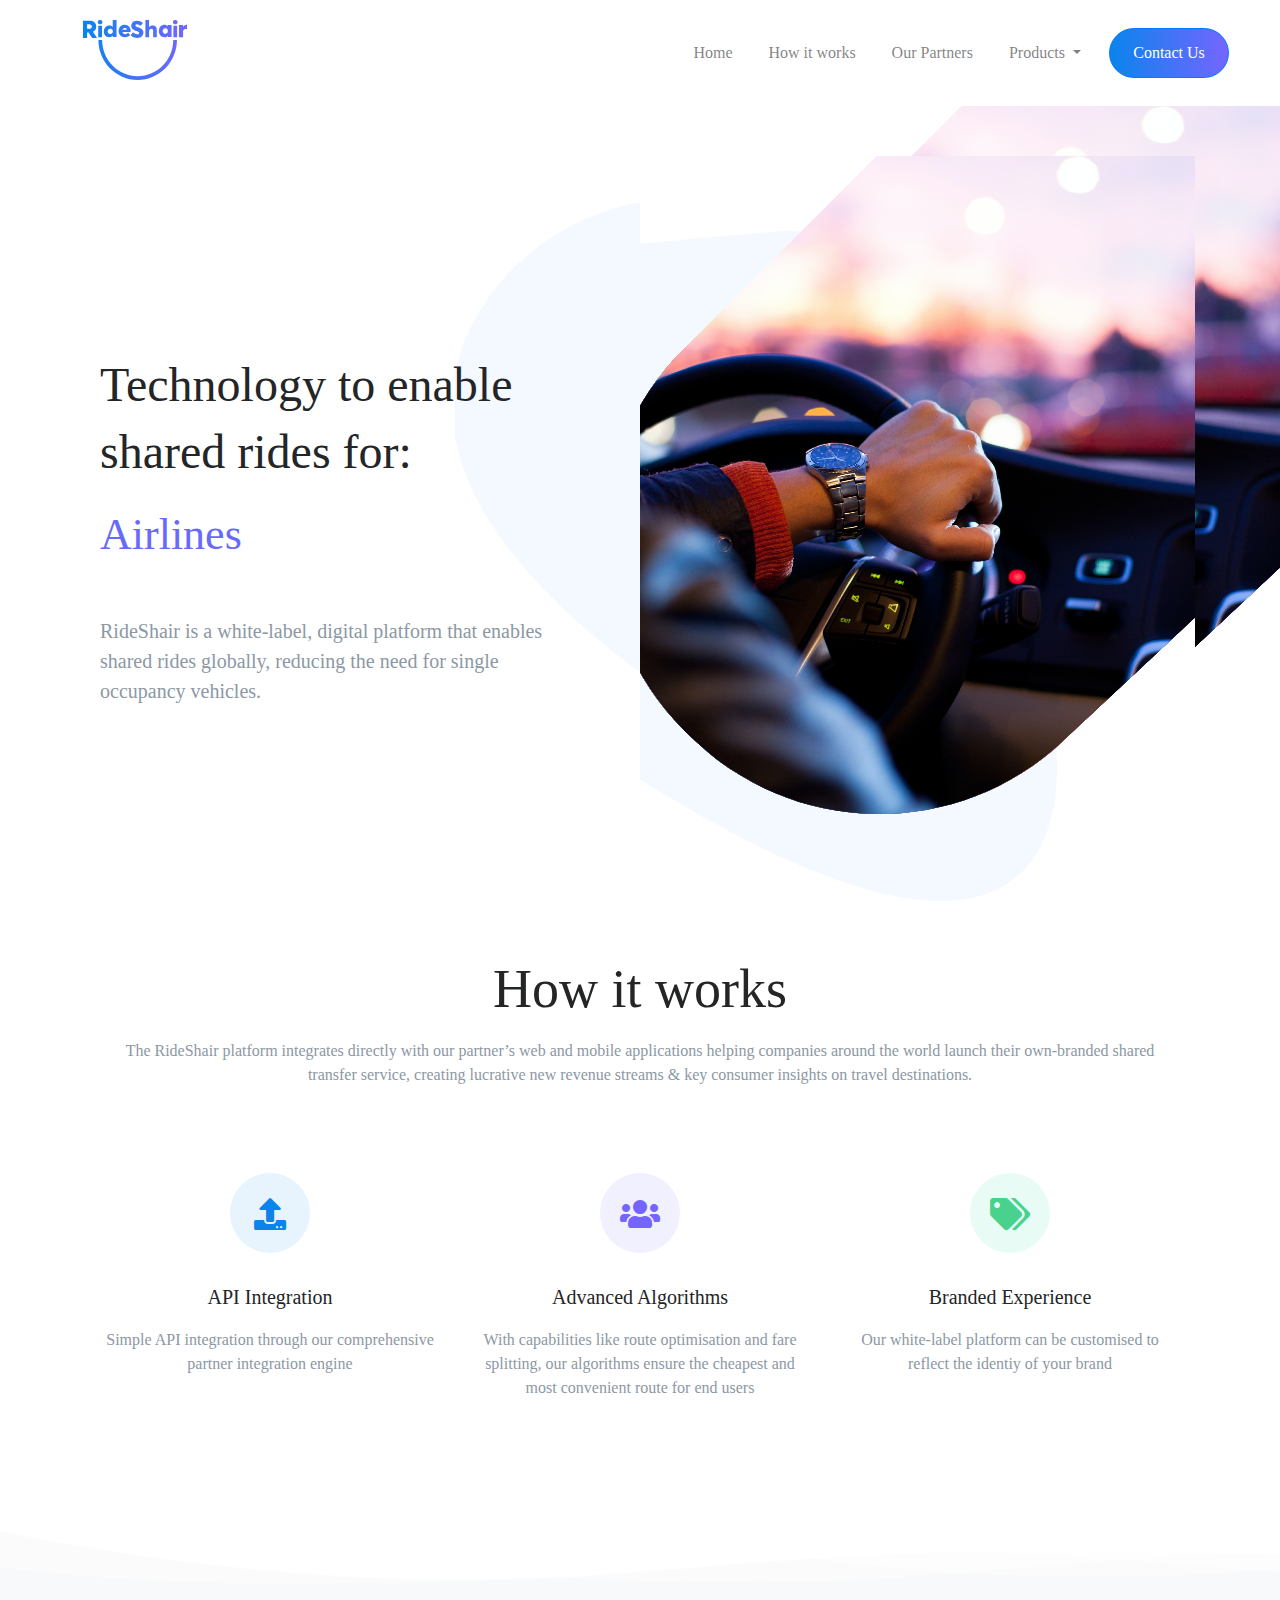
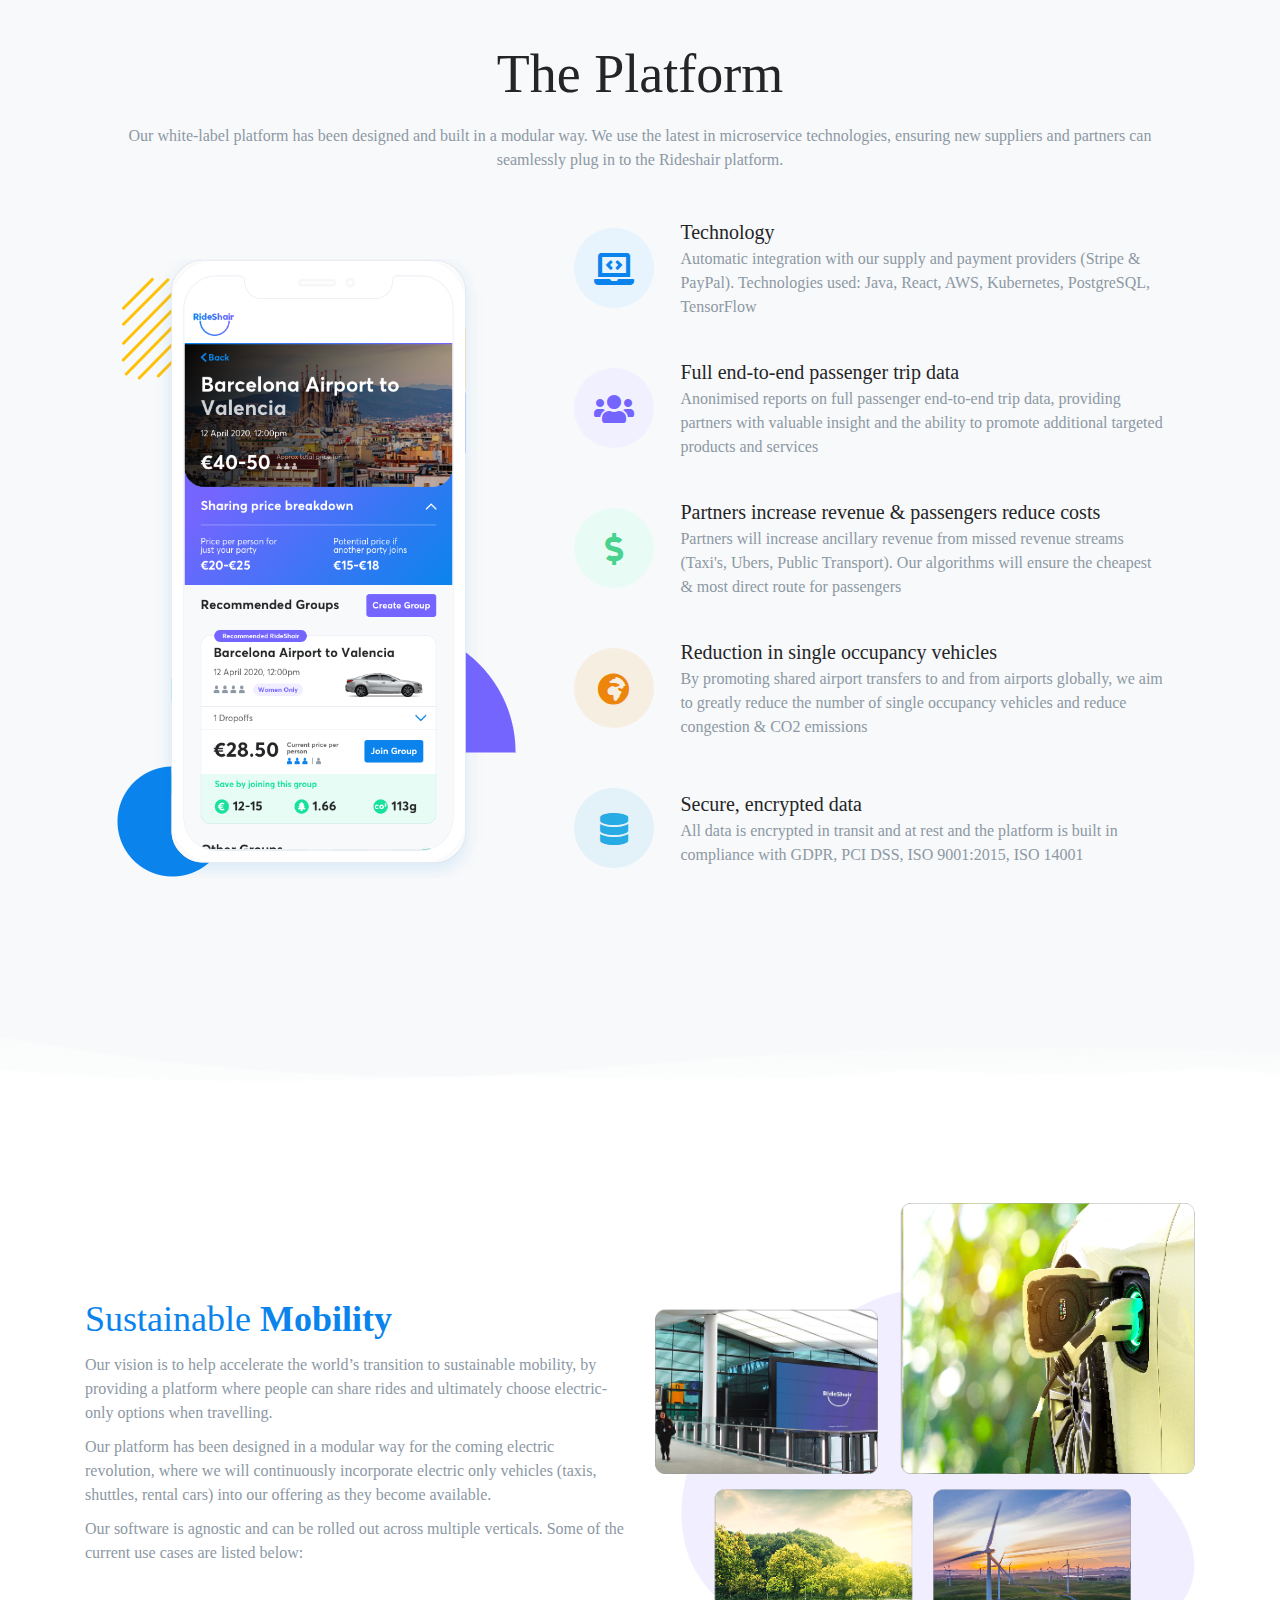
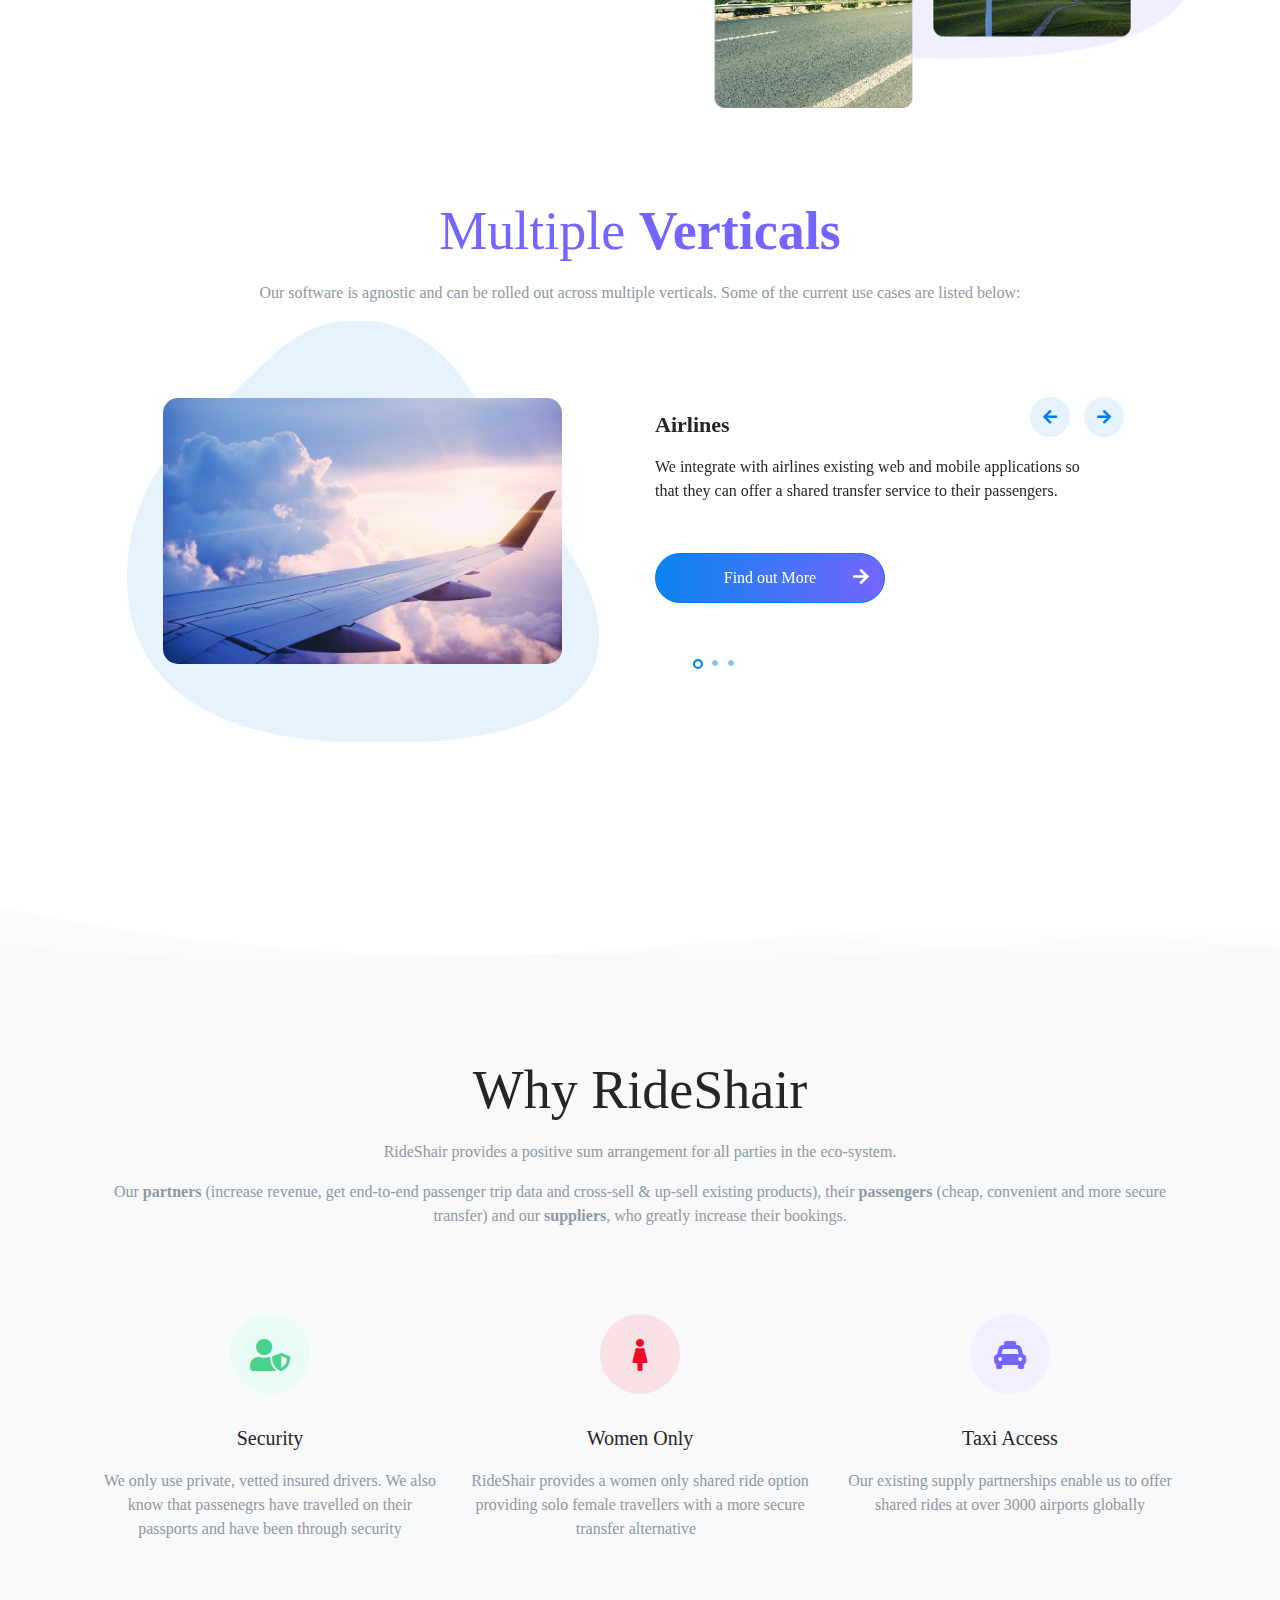
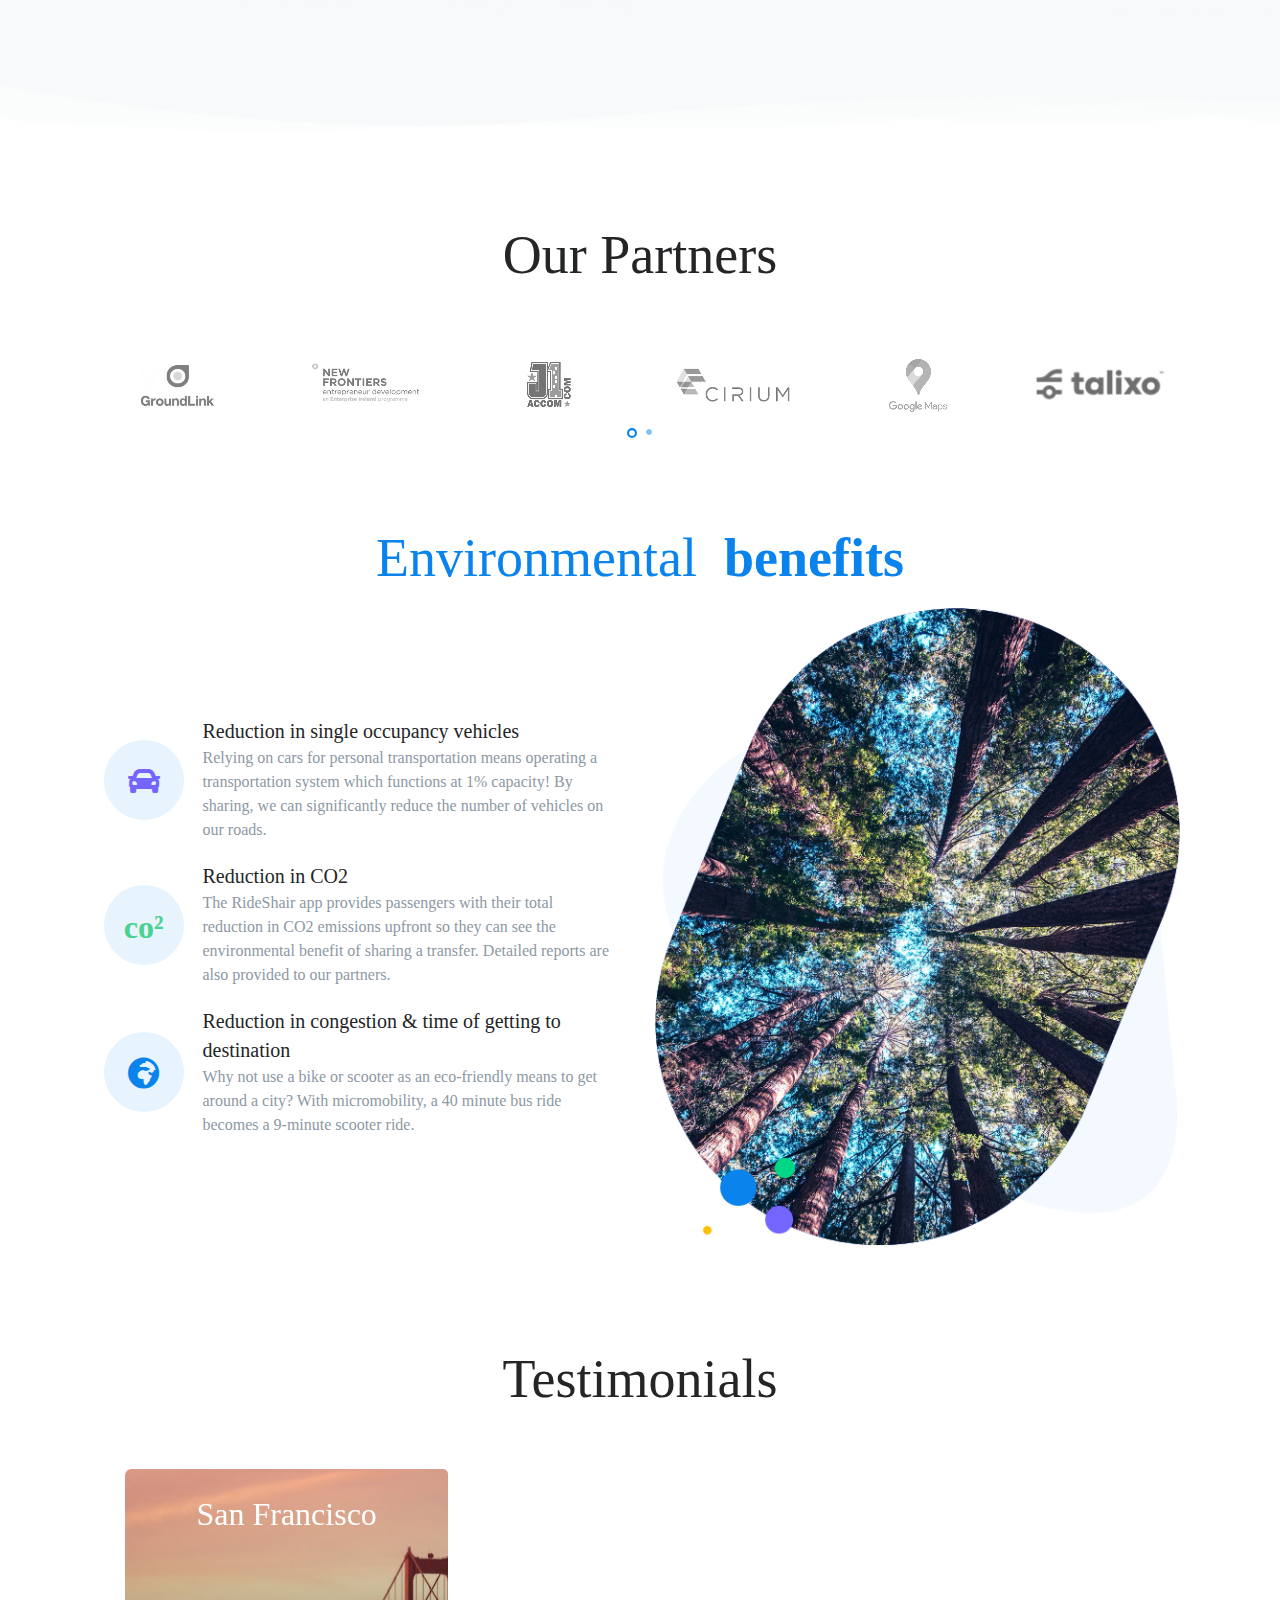
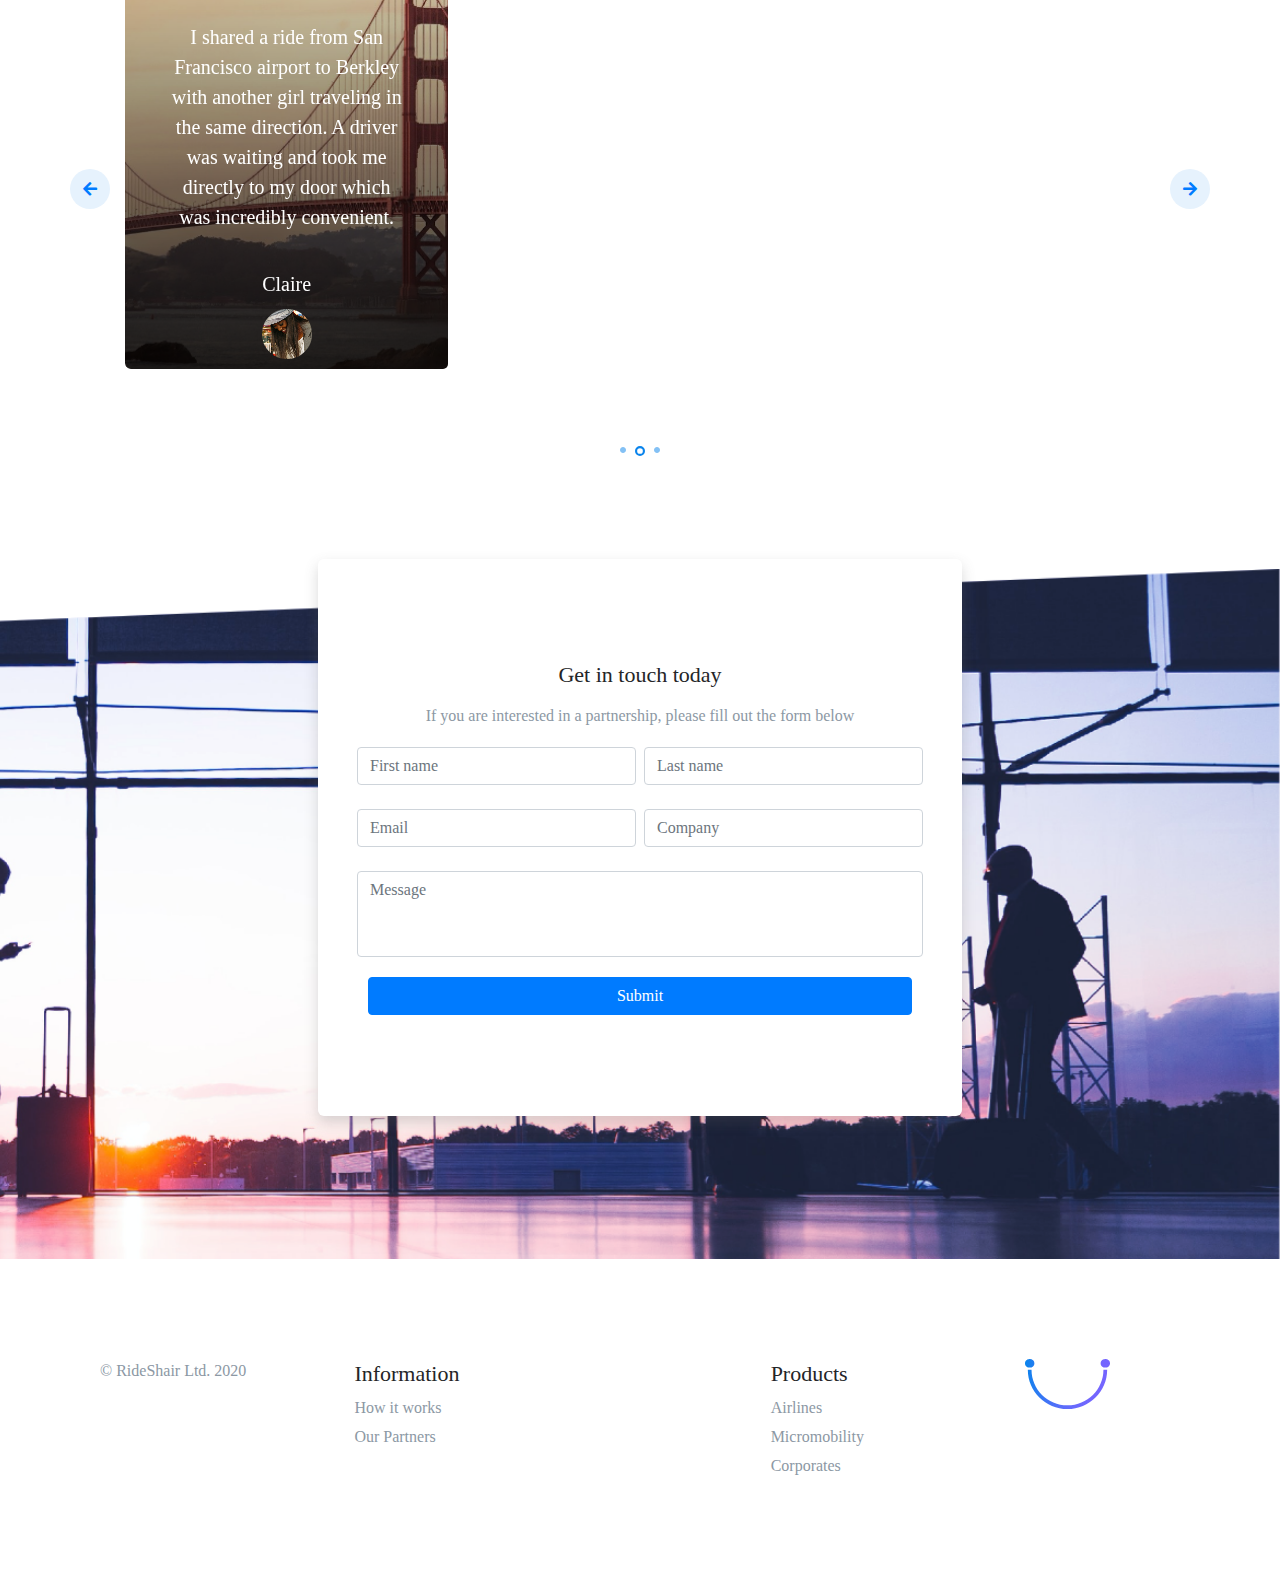
==== commit bf432144: "Updated Copy" ====
--- a/index.html
+++ b/index.html
@@ -79,6 +79,9 @@
 
                 <div class="collapse navbar-collapse" id="navbarSupportedContent">
                     <ul class="navbar-nav ml-auto">
+						<li class="nav-item">
+                            <a class="nav-link" href="index.html">Home</a>
+                        </li>
                         <li class="nav-item">
                             <a class="nav-link" href="index.html#howitworks">How it works</a>
                         </li>
@@ -334,7 +337,7 @@
                     <div class="col-md-5 align-self-center">
                         <p class="md-title go-text-left-on-desktop bold">Micromobility</p>
                         <p style="color: #242527">
-                            LOKO.city is an aggregation app for shared mobility services across Poland with over 60k downloads. 
+                            Micromobility solutions can help fill in the gaps between public transporation, providing an environmentally friendly and fun way to travel across cities. 
                         </p>
                         <a href="micromobility.html" class="btn btn-primary next-button find-btn grow">Find out More</a>
                     </div>
@@ -529,7 +532,7 @@
                 <!-- <a href="#" class="btn about-blue-btn grow">About</a>-->
             </div>
             <p class="lg-title text-center blue">Environmental&nbsp; <span class="bold">benefits</span></p>
-            <p class="text-center">The average car is parked 95% of the time, and during the other 5% of the time, when it’s actually in use, it typically functions at just 25% capacity (one person driving a four-person vehicle). Relying on cars for personal transportation means operating a transportation system that functions at 1% capacity. </p>
+            <!--<p class="text-center">The average car is parked 95% of the time, and during the other 5% of the time, when it’s actually in use, it typically functions at just 25% capacity (one person driving a four-person vehicle). Relying on cars for personal transportation means operating a transportation system that functions at 1% capacity. </p>-->
         </div>
     </div>
 
@@ -544,10 +547,7 @@
                 </div>
                 <div class="col">
                     <p class="md-title">Reduction in single occupancy vehicles</p>
-                    <p>Did you know that for every shared car,
-                        there are up to 15 cars less on the road?
-                        By sharing, we can all make the environment
-                    a little bit better.</p>
+                    <p>Relying on cars for personal transportation means operating a transportation system which functions at 1% capacity! By sharing, we can significantly reduce the number of vehicles on our roads.</p>
                 </div>
             </div>
             <div class="row align-items-center grow">
@@ -559,10 +559,7 @@
                 </div>
                 <div class="col">
                     <p class="md-title">Reduction in CO2</p>
-                    <p>The RideShair app provides passengers with their total
-                        reduction in CO2 emissions upfront so they can see the
-                        benefit of sharing a transfer. Detailed reports are
-                    also provided to our partners.</p>
+                    <p>The RideShair app provides passengers with their total reduction in CO2 emissions upfront so they can see the environmental benefit of sharing a transfer. Detailed reports are also provided to our partners.</p>
                 </div>
             </div>
             <div class="row align-items-center grow">
@@ -574,9 +571,7 @@
                 </div>
                 <div class="col">
                     <p class="md-title">Reduction in congestion & time of getting to destination</p>
-                    <p>Why not use a bike or scooter to get around a city?
-                        With micromobility, a 35-40 minute bus ride becomes
-                        a 9 minute scooter ride. </p>
+                    <p>Why not use a bike or scooter as an eco-friendly means to get around a city? With micromobility, a 40 minute bus ride becomes a 9-minute scooter ride. </p>
                 </div>
             </div>
         </div>
@@ -852,7 +847,7 @@
 <div class="container-fluid intouch" id="contact-form">
     <div class="row form align-items-center">
         <div class="col form-description justify-content-center align-items-center">
-            <p class="md-title text-center">Get in touch today!</p>
+            <p class="md-title text-center">Get in touch today</p>
             <p class="text-center">If you are interested in a partnership, please fill out the form below </p>
 
             <form action="https://app.99inbound.com/api/e/vokSI9FW" method="POST" target="_blank">
@@ -894,7 +889,7 @@
         <div class="col-lg-2 order-lg-1 order-5">
             <p class="align-items-center">© RideShair Ltd. 2020</p>
         </div>
-        <div class="col-lg-3 pl-lg-2 text-align-center order-lg-2 order-2 bottom-mobile-margin-none"
+        <!--<div class="col-lg-3 pl-lg-2 text-align-center order-lg-2 order-2 bottom-mobile-margin-none"
              style="margin-bottom: 0">
             <h6 class="md-title" style="margin-bottom: 0">Social Media</h6>
         </div>
@@ -904,8 +899,8 @@
                                                                       alt="LinkedIn"/></a>
             <a href="https://twitter.com/rideshair/likes"><img class="social-icon grow" src="images/twitter-icon.png"
                                                                alt="twitter"/></a>
-        </div>
-        <div class="col-lg-2 col-3 mx-auto order-lg-4 order-1 text-align-left">
+        </div>-->
+        <div class="col-lg-3 col-3 mx-auto order-lg-4 order-1 text-align-left">
             <h6 class="md-title">Information</h6>
             <a class="nav-link-footer" href="index.html#howitworks">How it works</a>
             <a class="nav-link-footer" href="index.html#partners">Our Partners</a>
@@ -915,7 +910,7 @@
             <h6 class="md-title">Products</h6>
             <a class="nav-link-footer" href="airlines.html">Airlines</a>
             <a class="nav-link-footer" href="micromobility.html">Micromobility</a>
-            <a class="nav-link-footer" href="corporations.html">Corporations</a>
+            <a class="nav-link-footer" href="corporations.html">Corporates</a>
         </div>
         <div class="col-lg-2 order-lg-6 order-6">
             <img src="images/footer-logo.svg" alt="copyright logo">
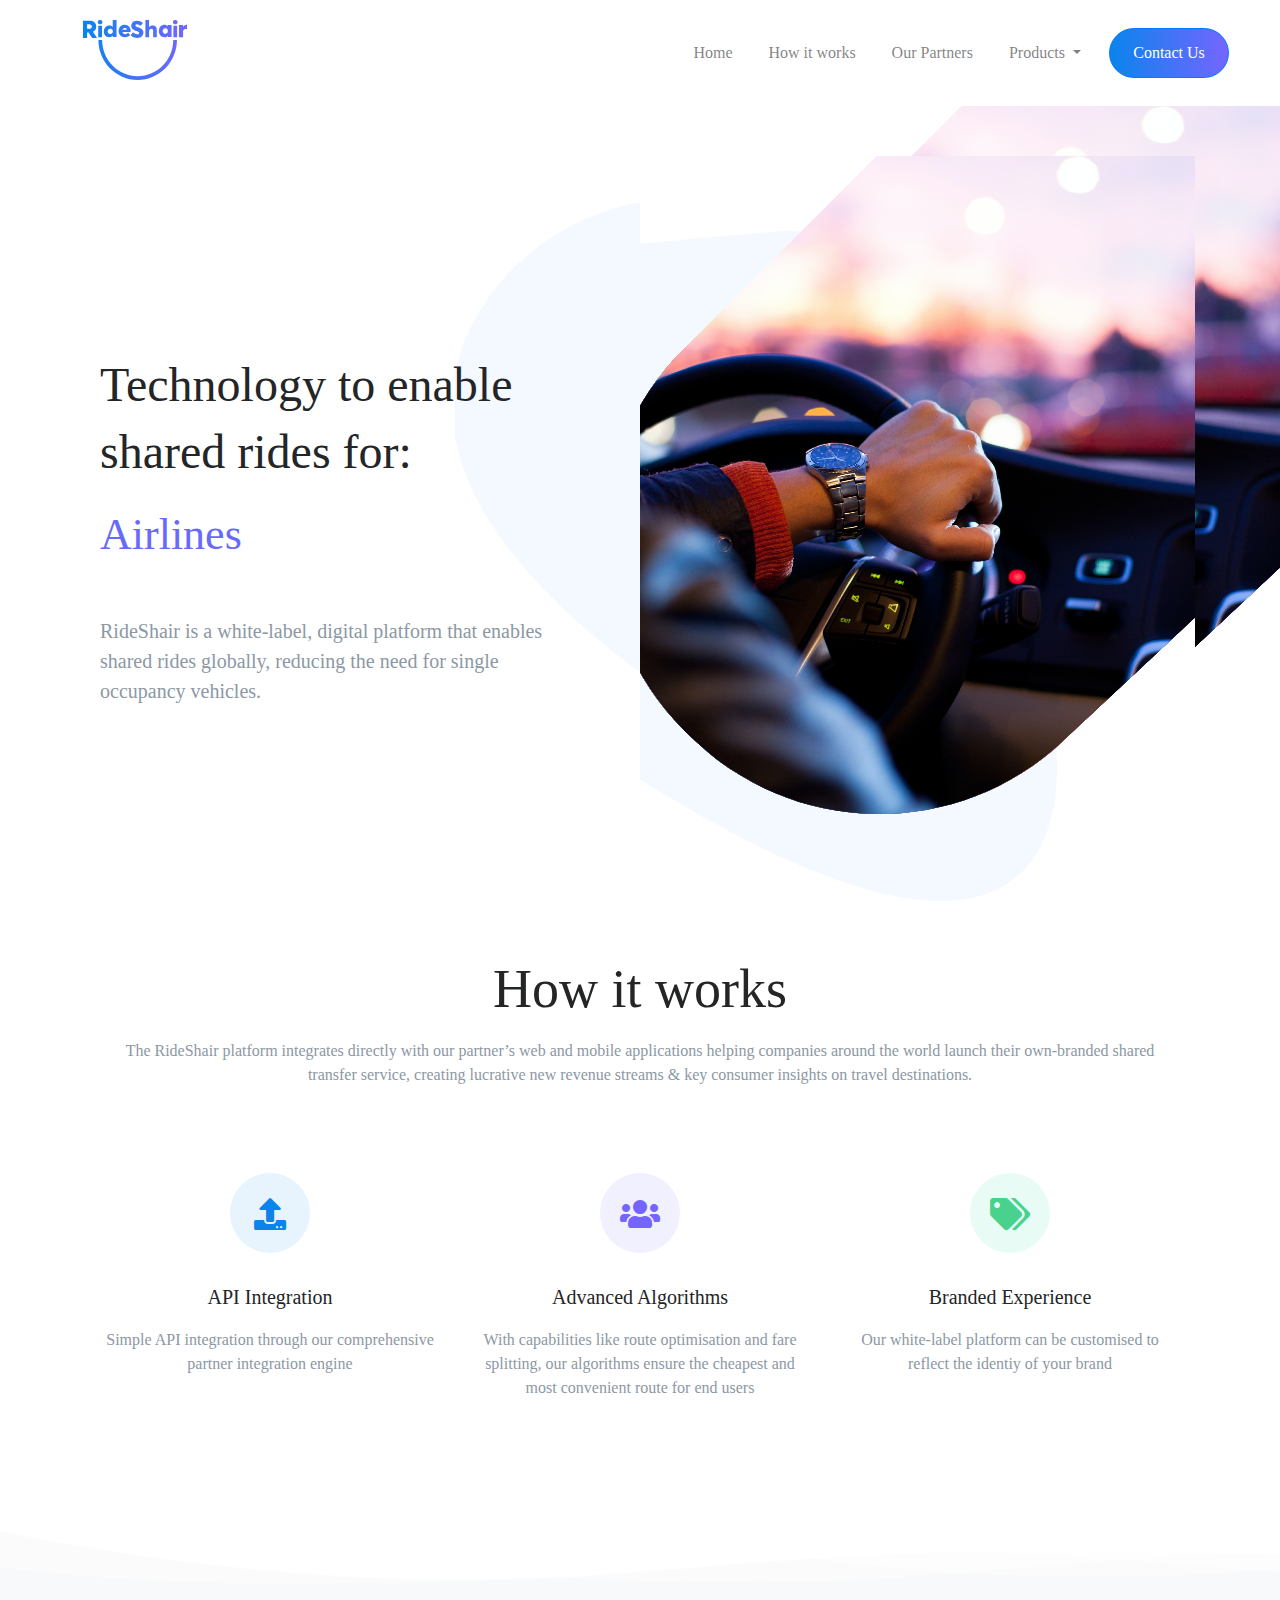
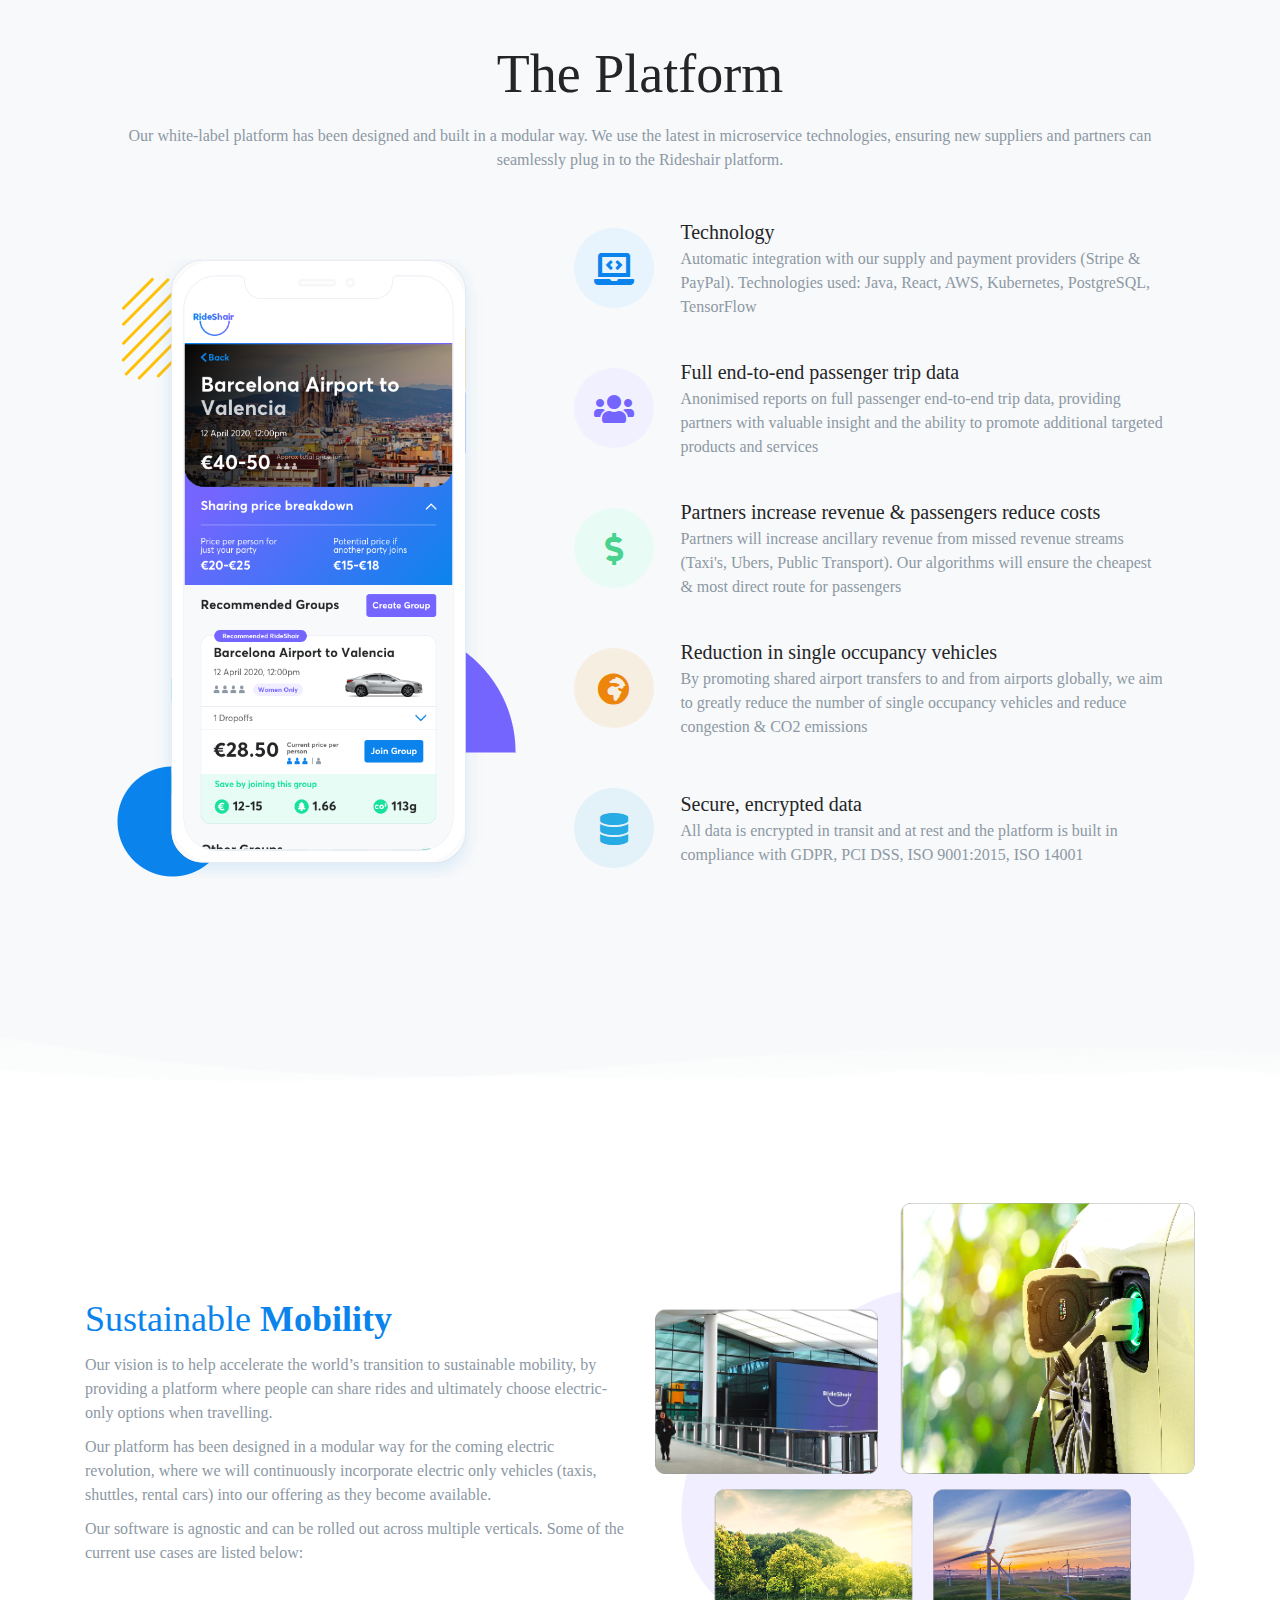
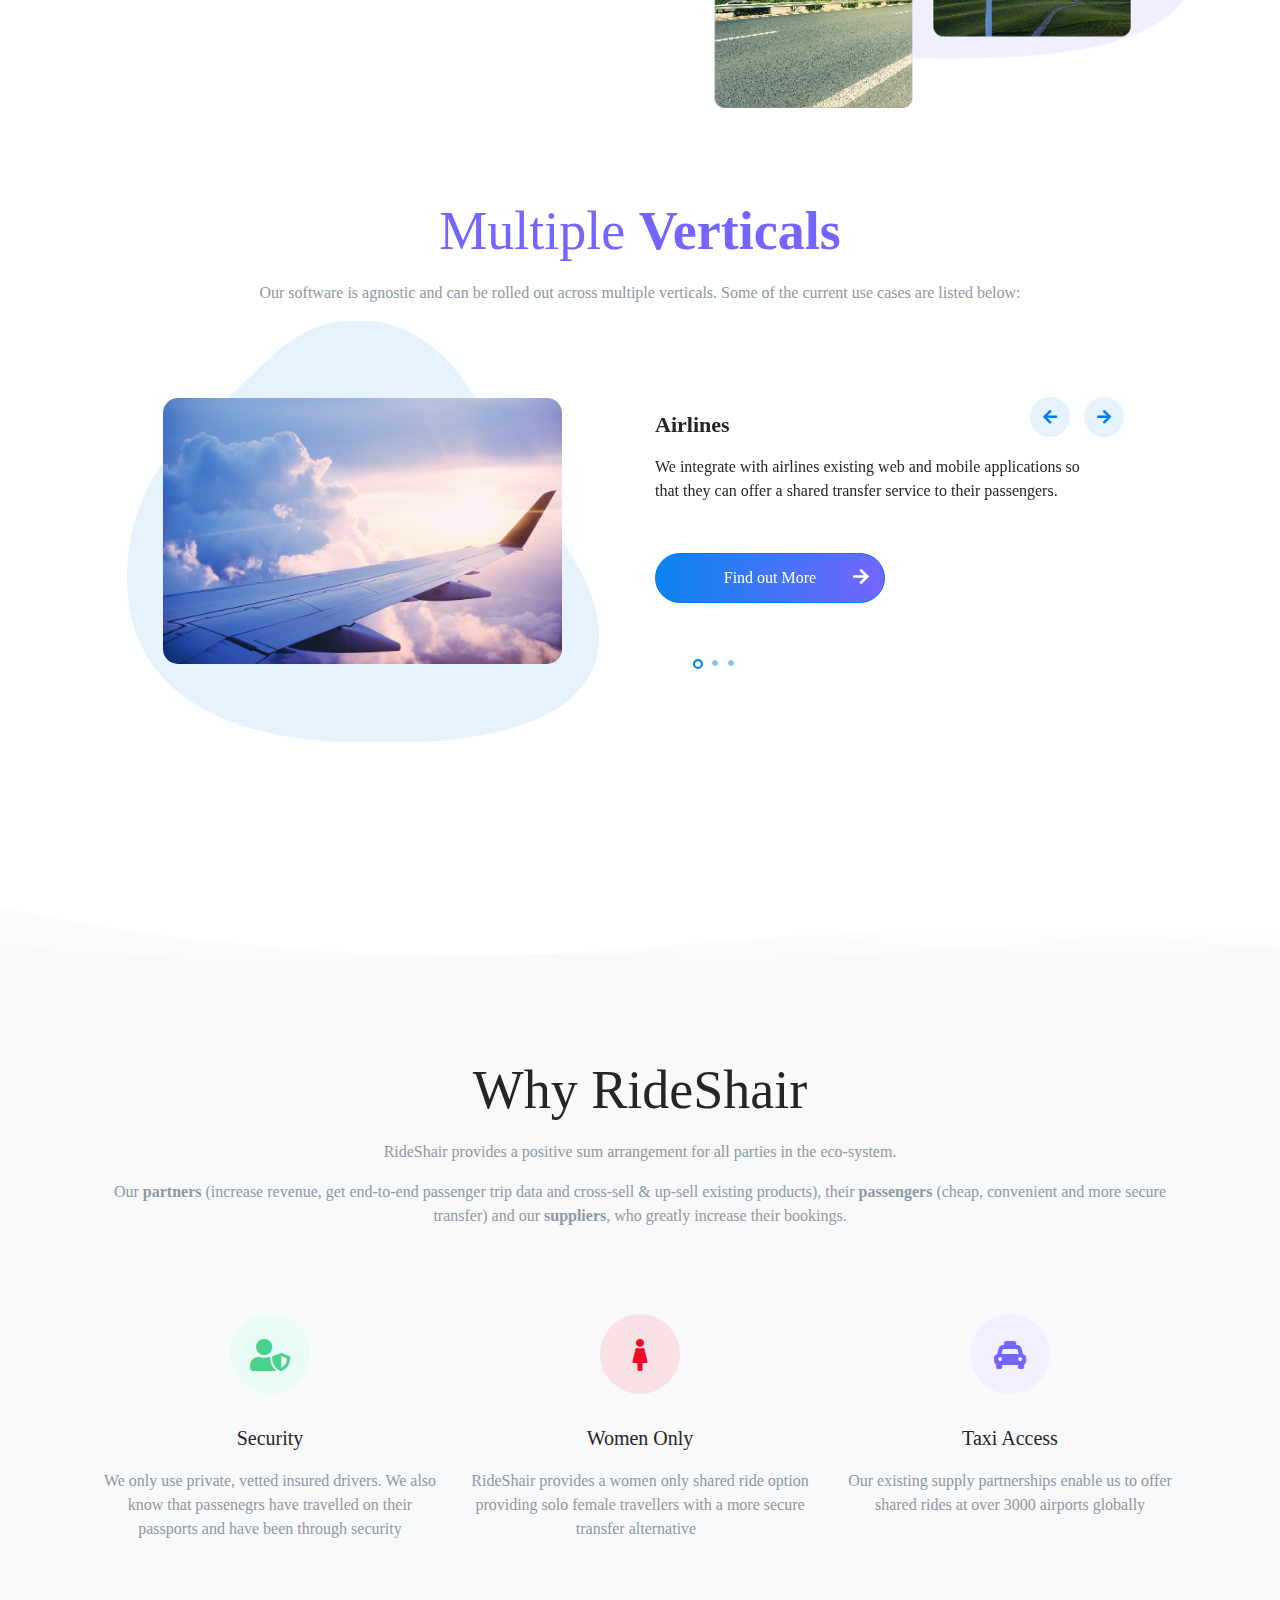
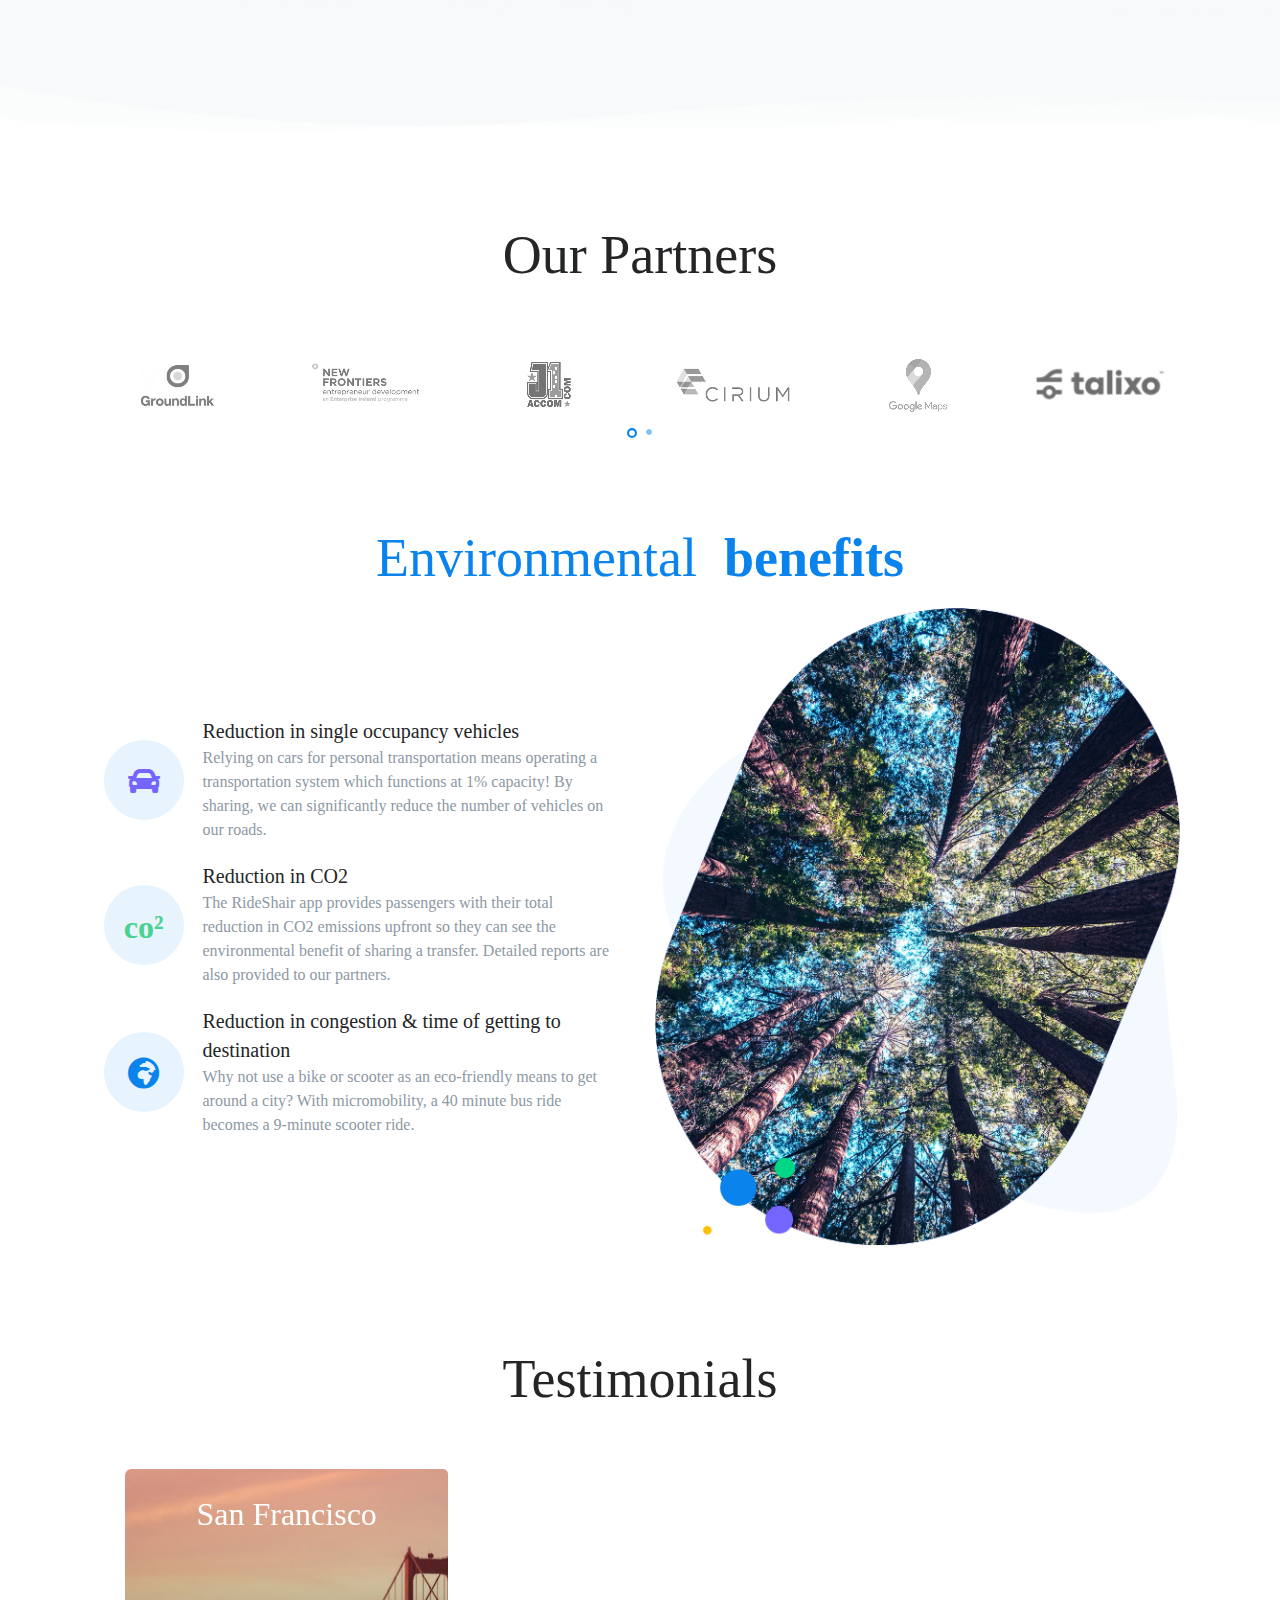
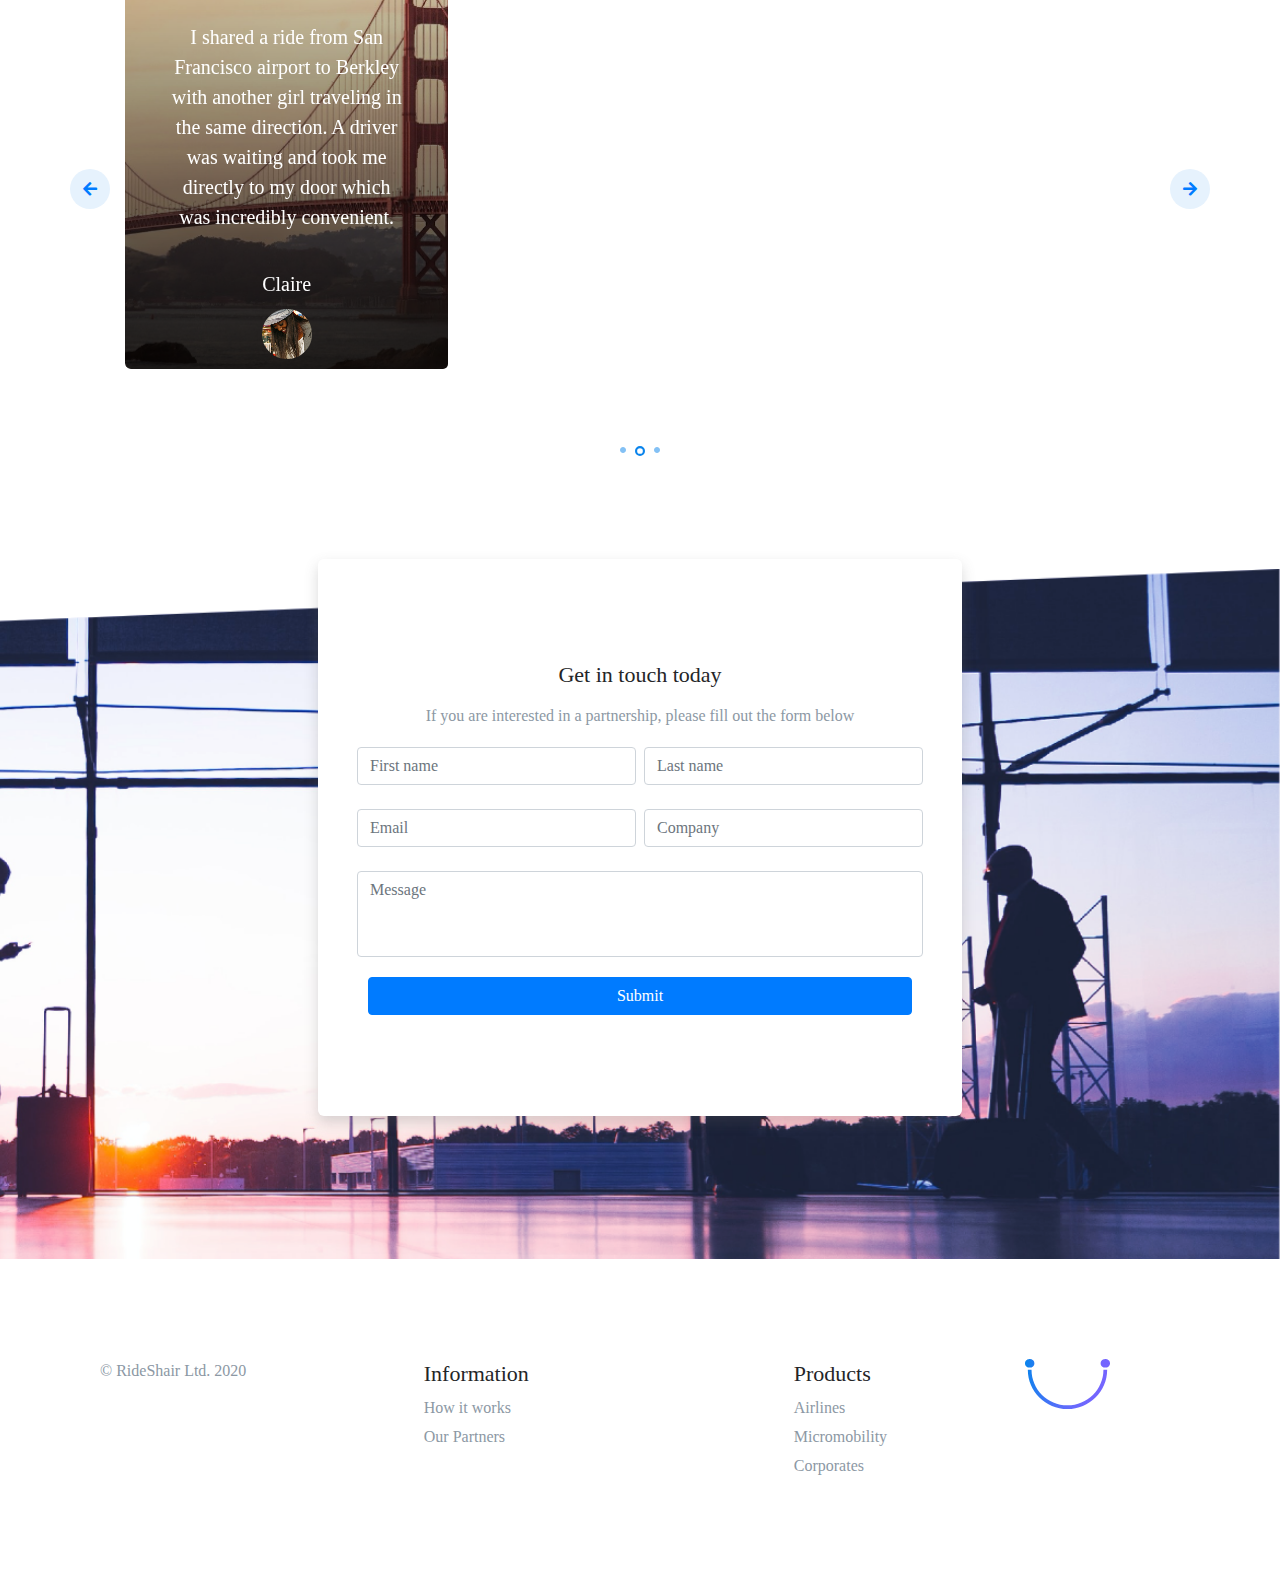
==== commit f51ba0bb: "Copy & Footer Updates" ====
--- a/index.html
+++ b/index.html
@@ -99,7 +99,7 @@
                             <div class="dropdown-menu products-menu" aria-labelledby="navbarDropdown">
                                 <a class="dropdown-item" href="airlines.html">Airlines</a>
                                 <a class="dropdown-item" href="micromobility.html">Micromobility</a>
-                                <a class="dropdown-item" href="corporations.html">Corporations</a>
+                                <a class="dropdown-item" href="corporations.html">Corporates</a>
                             </div>
                         </li>
                     </ul>
@@ -806,7 +806,7 @@
                                 <div class="text-center avatar-container">
                                     CEO J1Accom
                                     <div>
-                                        <img src="images/testimonials/avatar2.png">
+                                        <img src="images/J1 Testimonial.png">
                                     </div>
                                 </div>
                             </div>
@@ -886,7 +886,7 @@
 
 <div class="container">
     <div class="row footer table-row align-items-top">
-        <div class="col-lg-2 order-lg-1 order-5">
+        <div class="col-lg-3 order-lg-1 order-5">
             <p class="align-items-center">© RideShair Ltd. 2020</p>
         </div>
         <!--<div class="col-lg-3 pl-lg-2 text-align-center order-lg-2 order-2 bottom-mobile-margin-none"
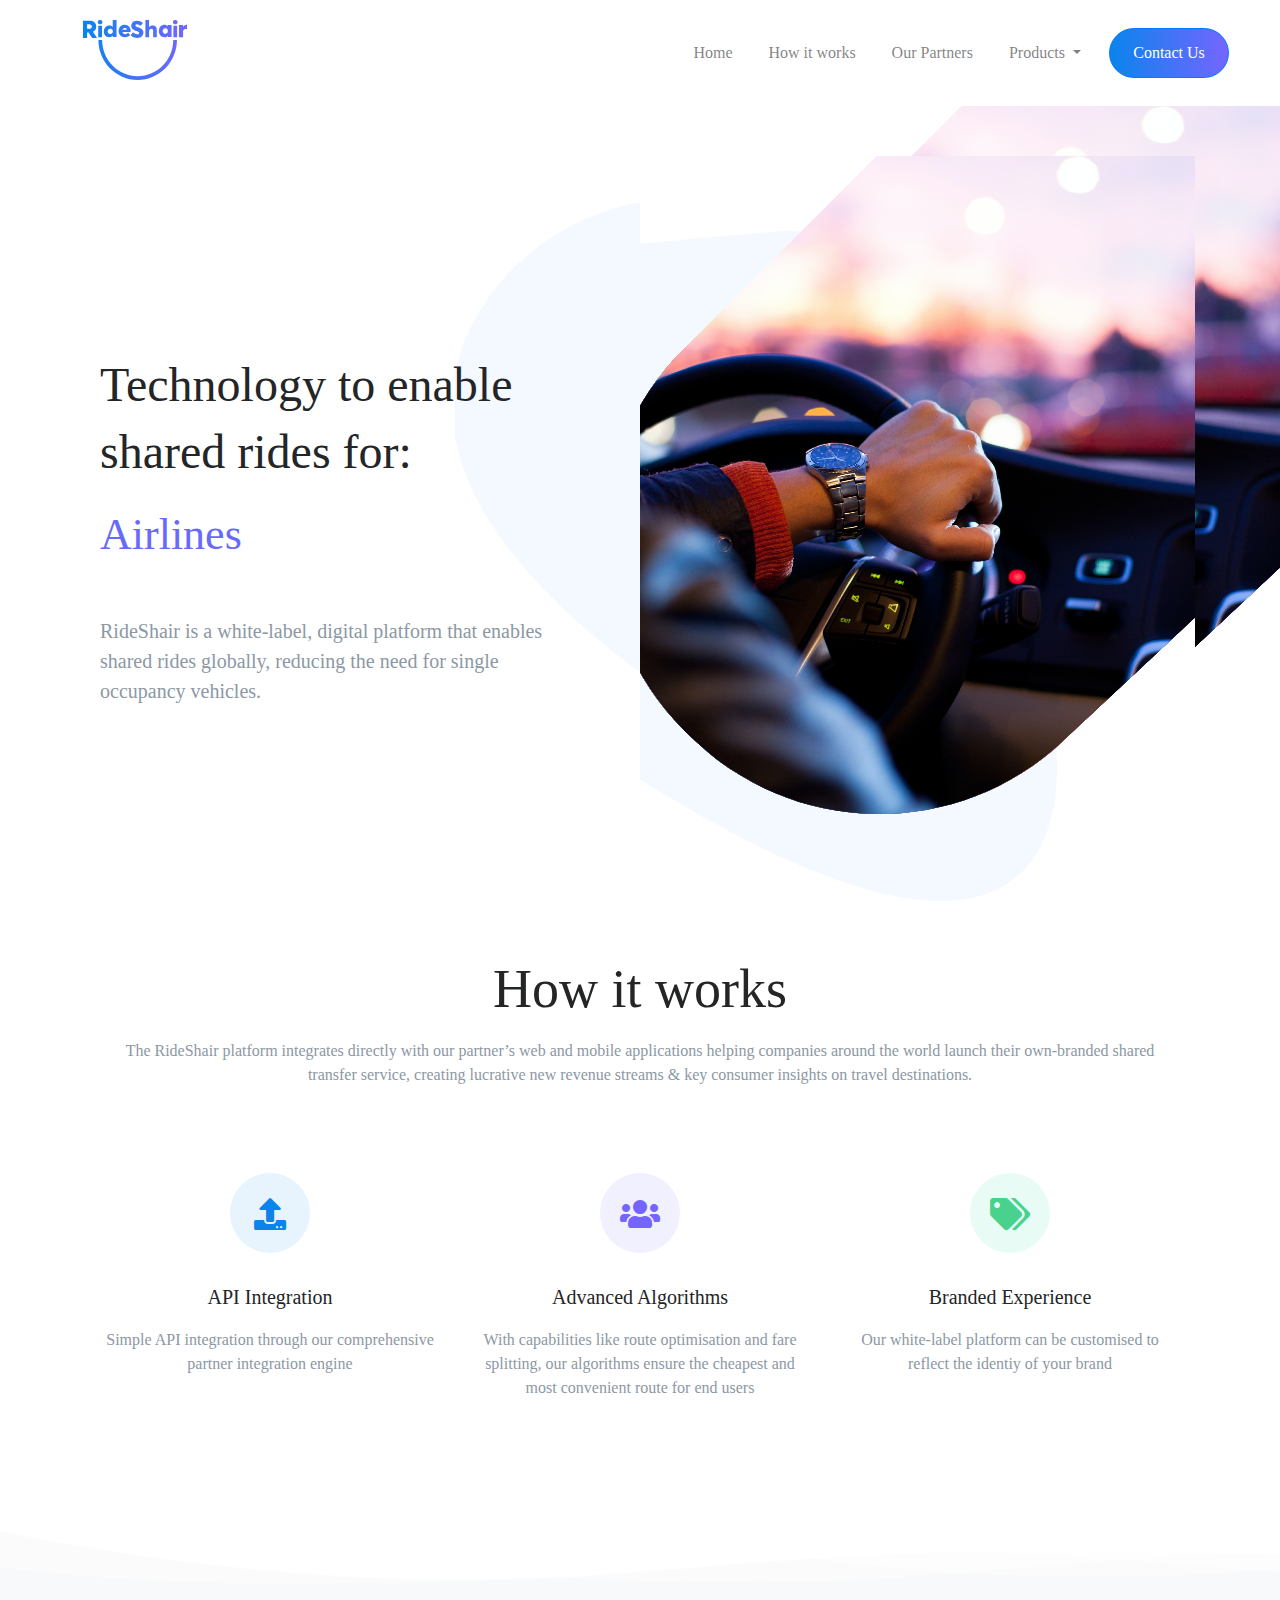
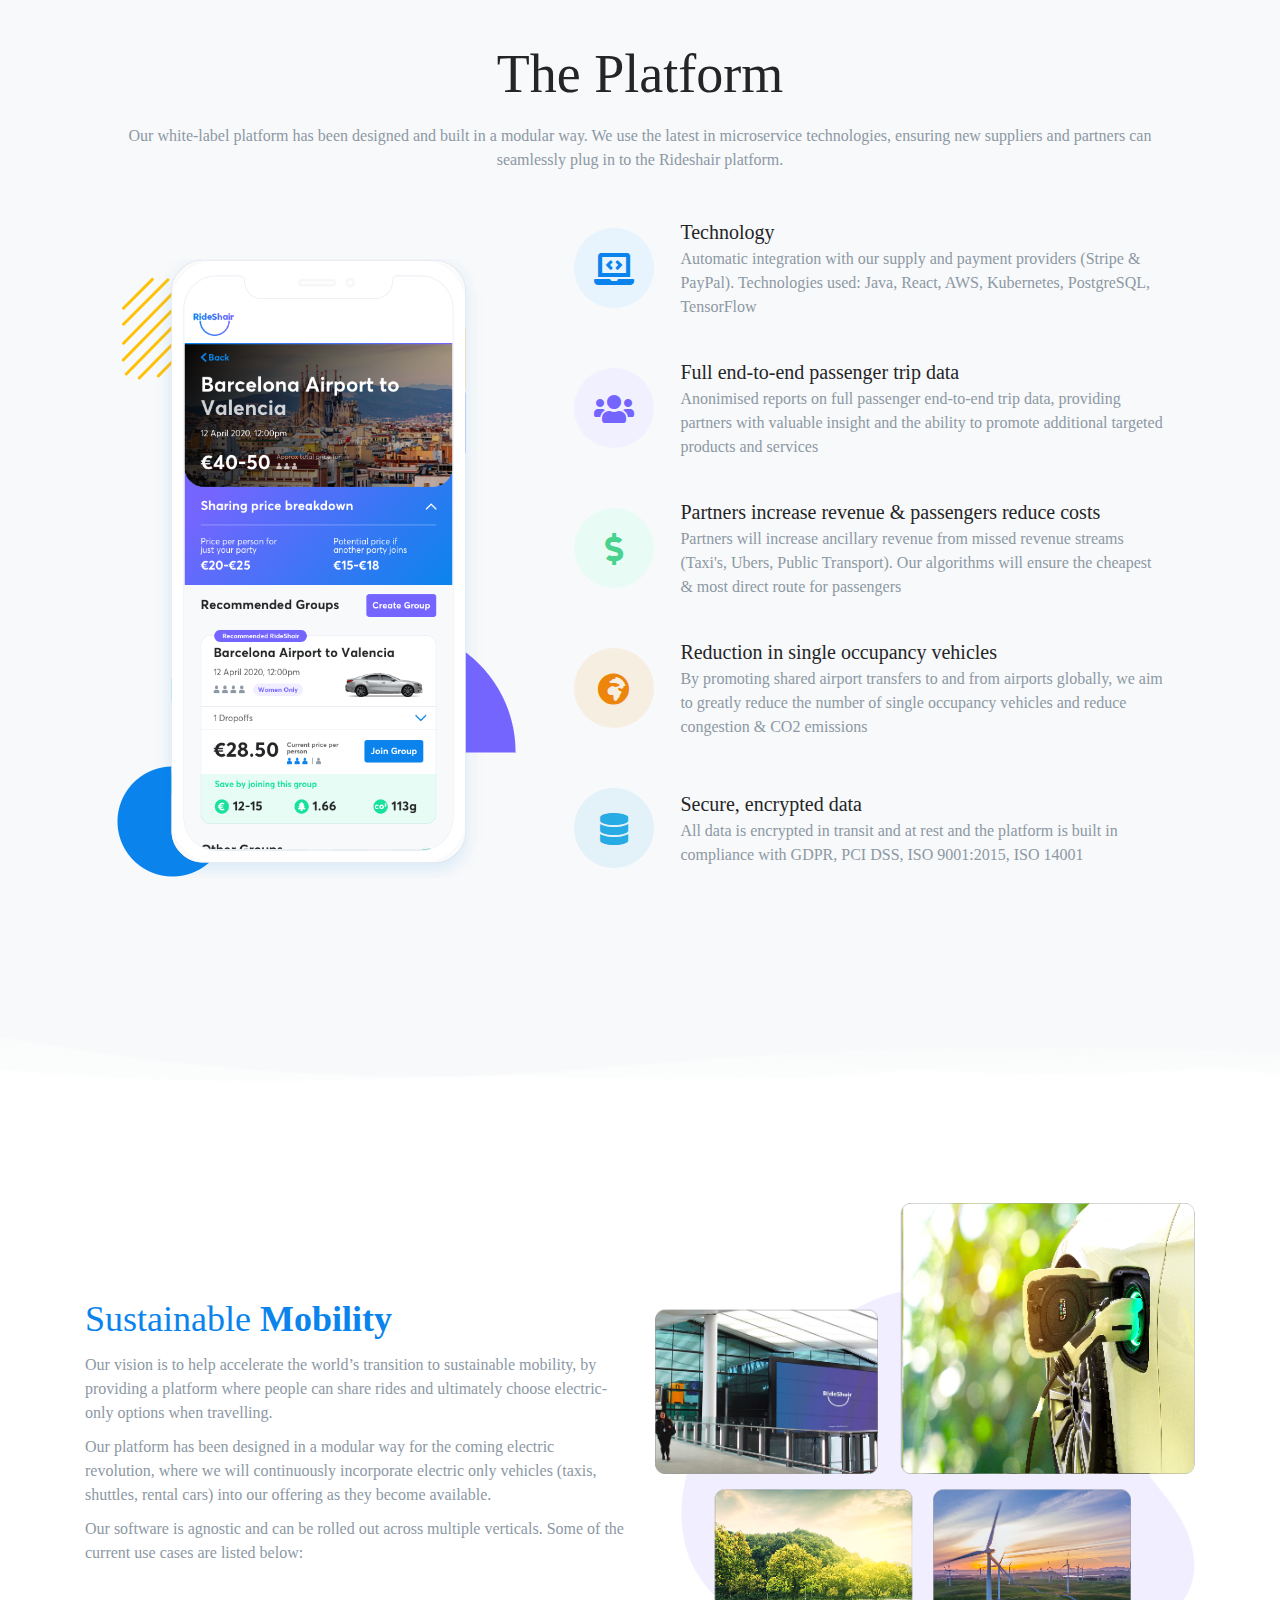
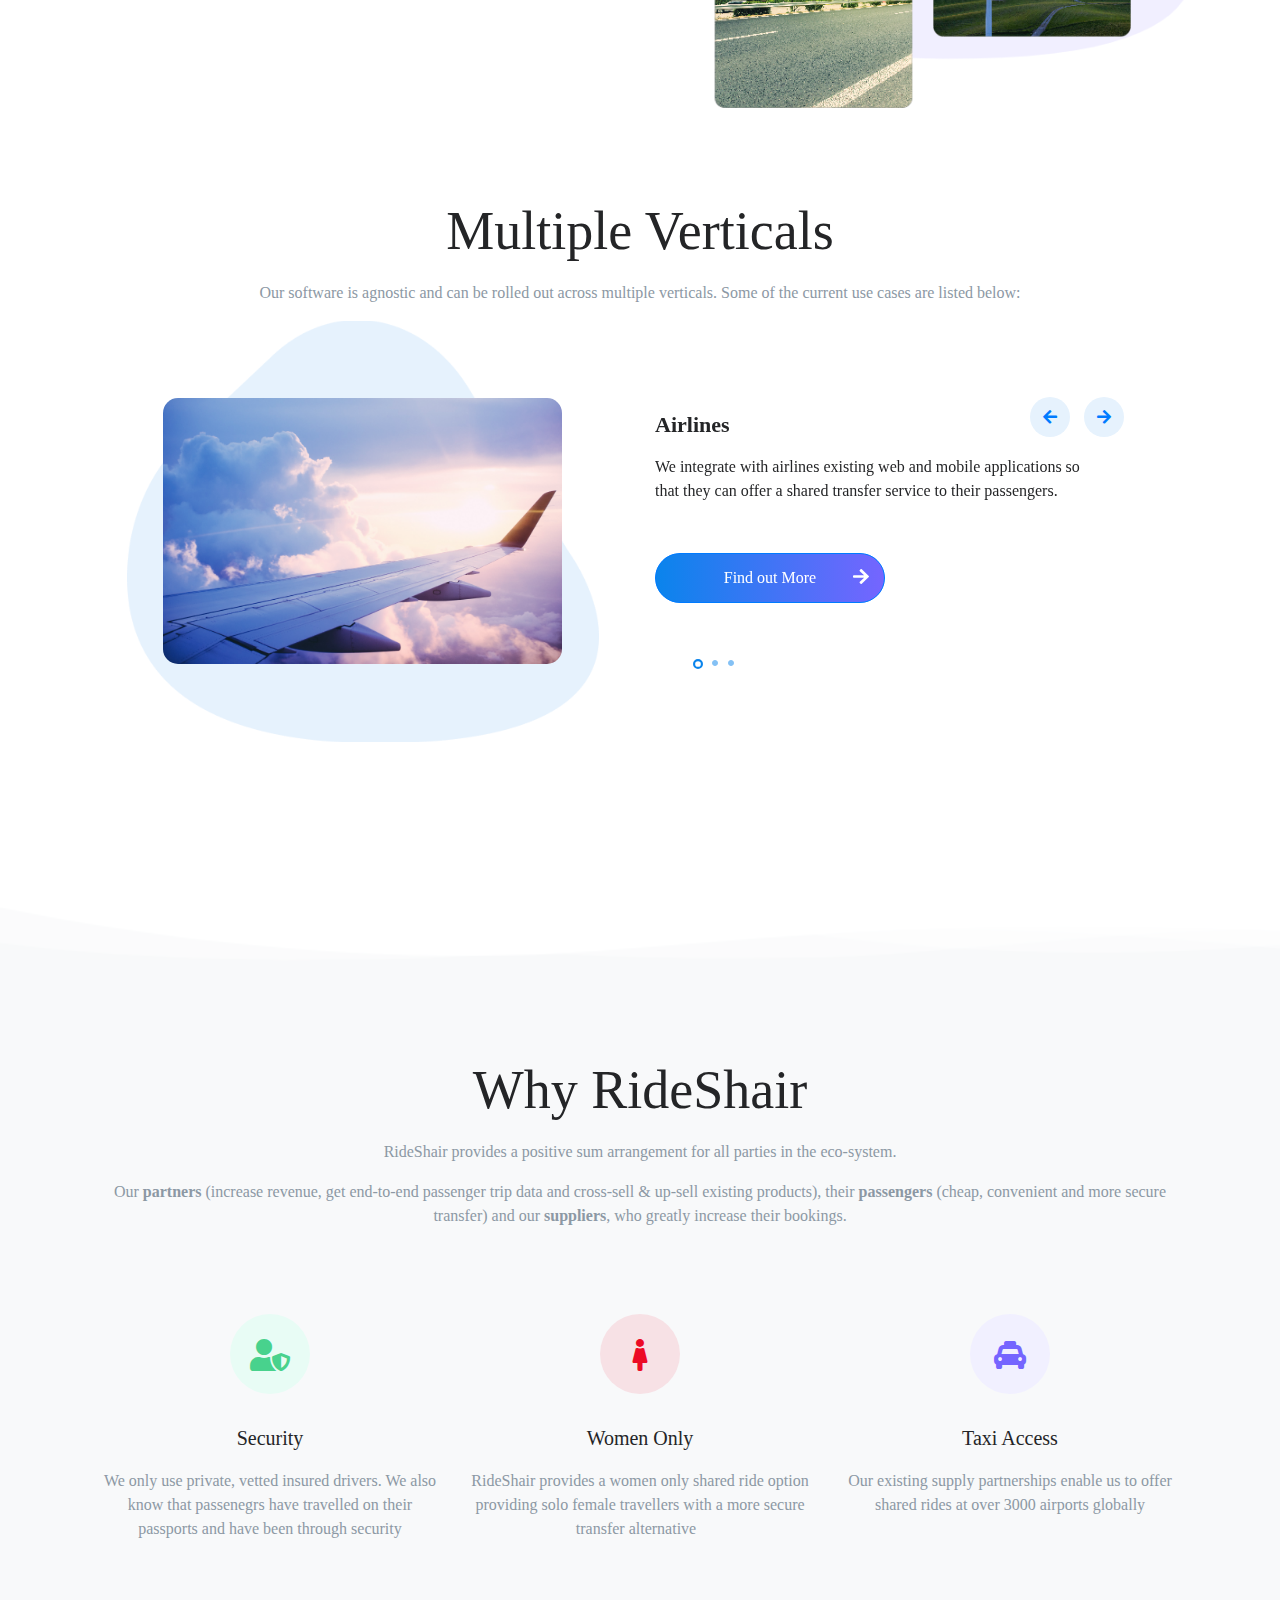
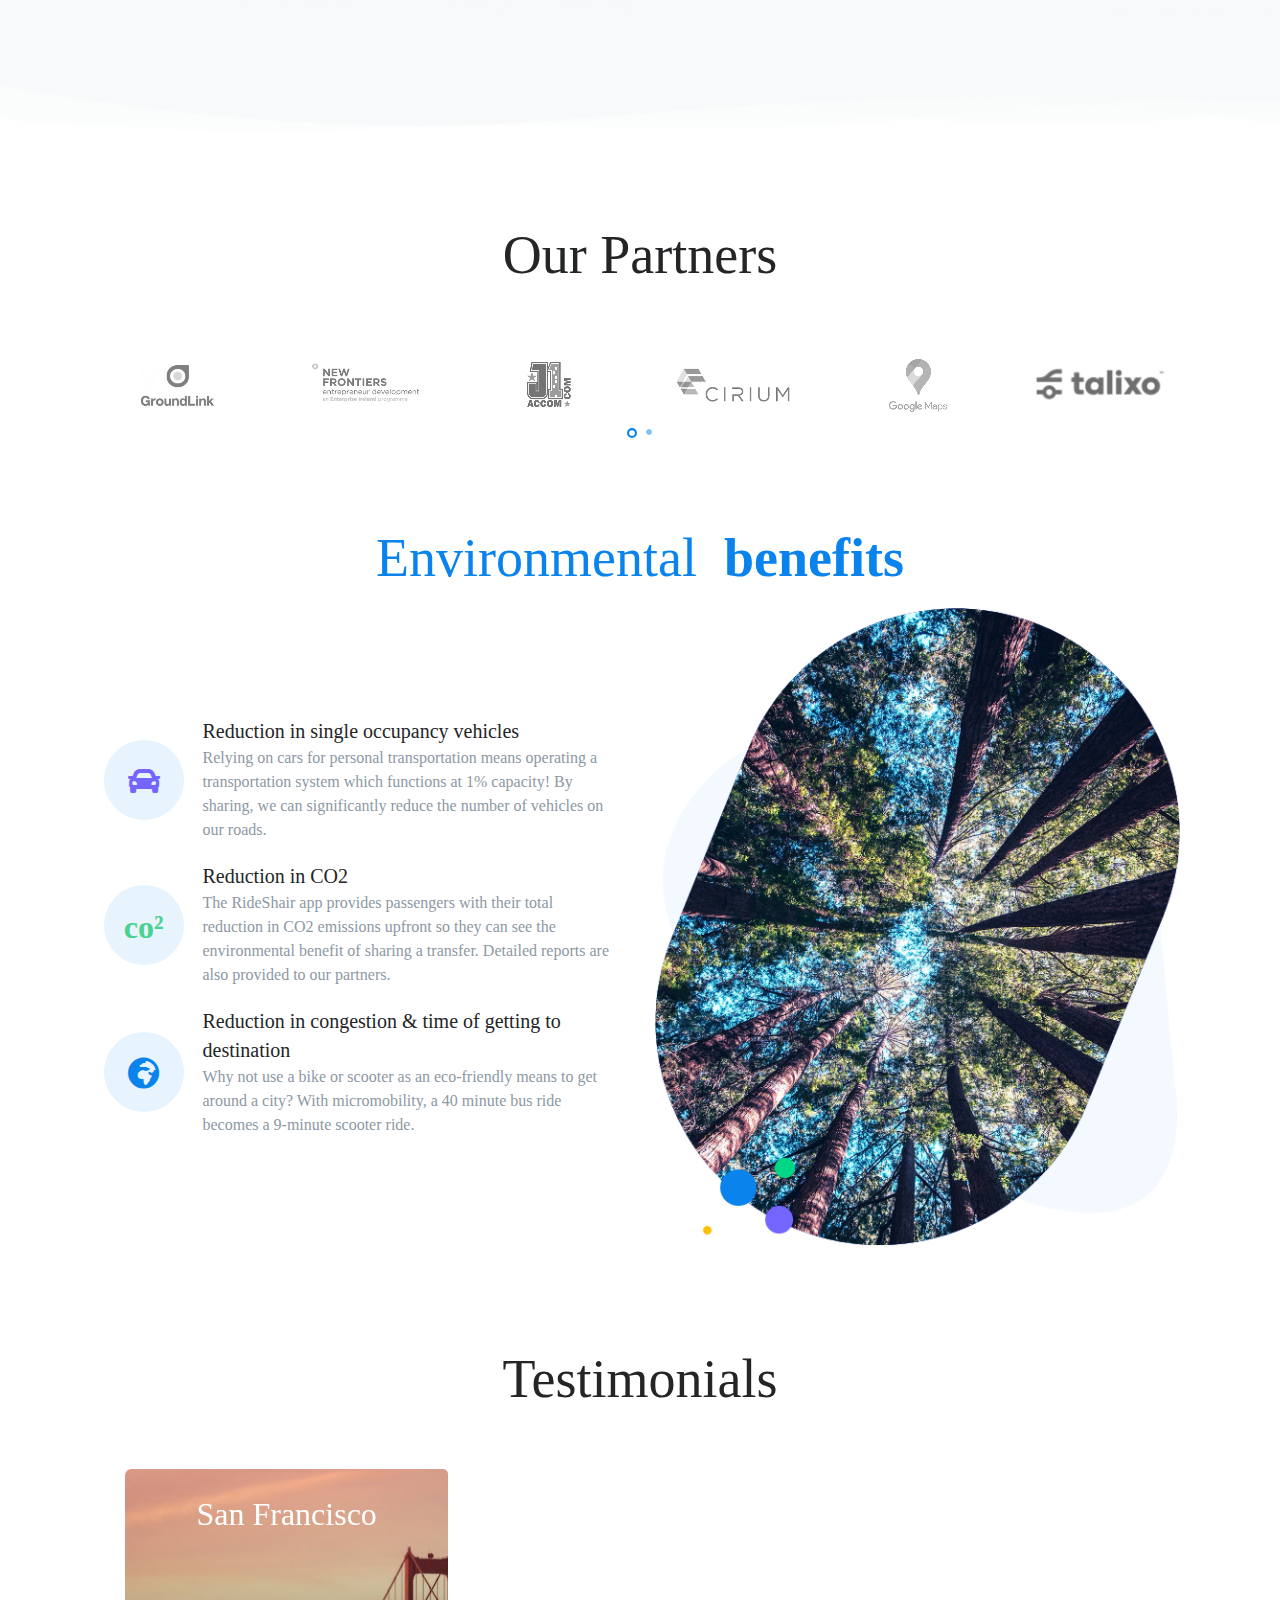
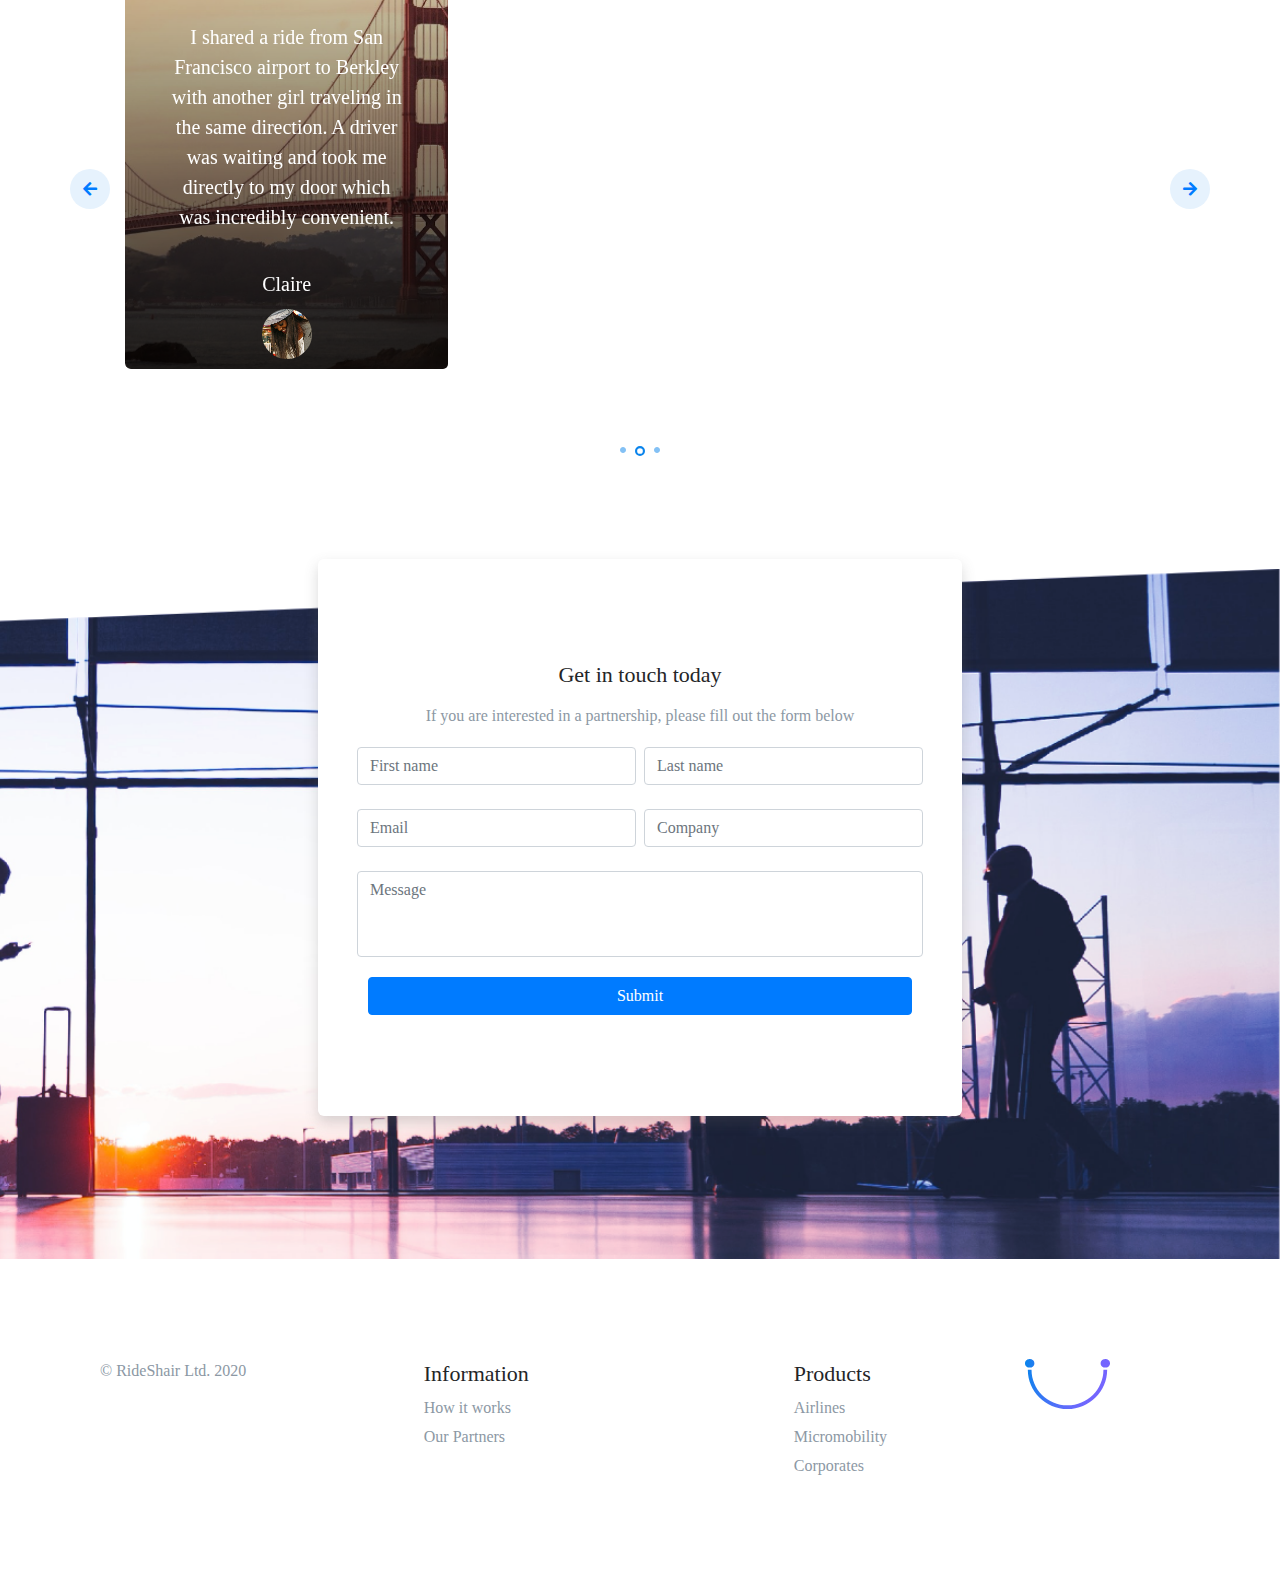
==== commit 6f9a662e: "Updated "Multiple Vertical" heading" ====
--- a/index.html
+++ b/index.html
@@ -287,7 +287,8 @@
 <div class="container">
     <div id="carousel-partners-description" class="carousel slide" data-ride="carousel">
         <div class="col-md-auto justify-content-center">
-            <p class="lg-title text-center" style="color: #7565ff">Multiple <span class="bold">Verticals</span></p>
+             <p class="lg-title text-center">Multiple Verticals</p>
+			<!--<p class="lg-title text-center" style="color: #7565ff">Multiple <span class="bold">Verticals</span></p>-->
             <p class="col-md-9 text-center mx-auto">
               Our software is agnostic and can be rolled out across multiple verticals. Some of the current use cases are listed below:
           </p>
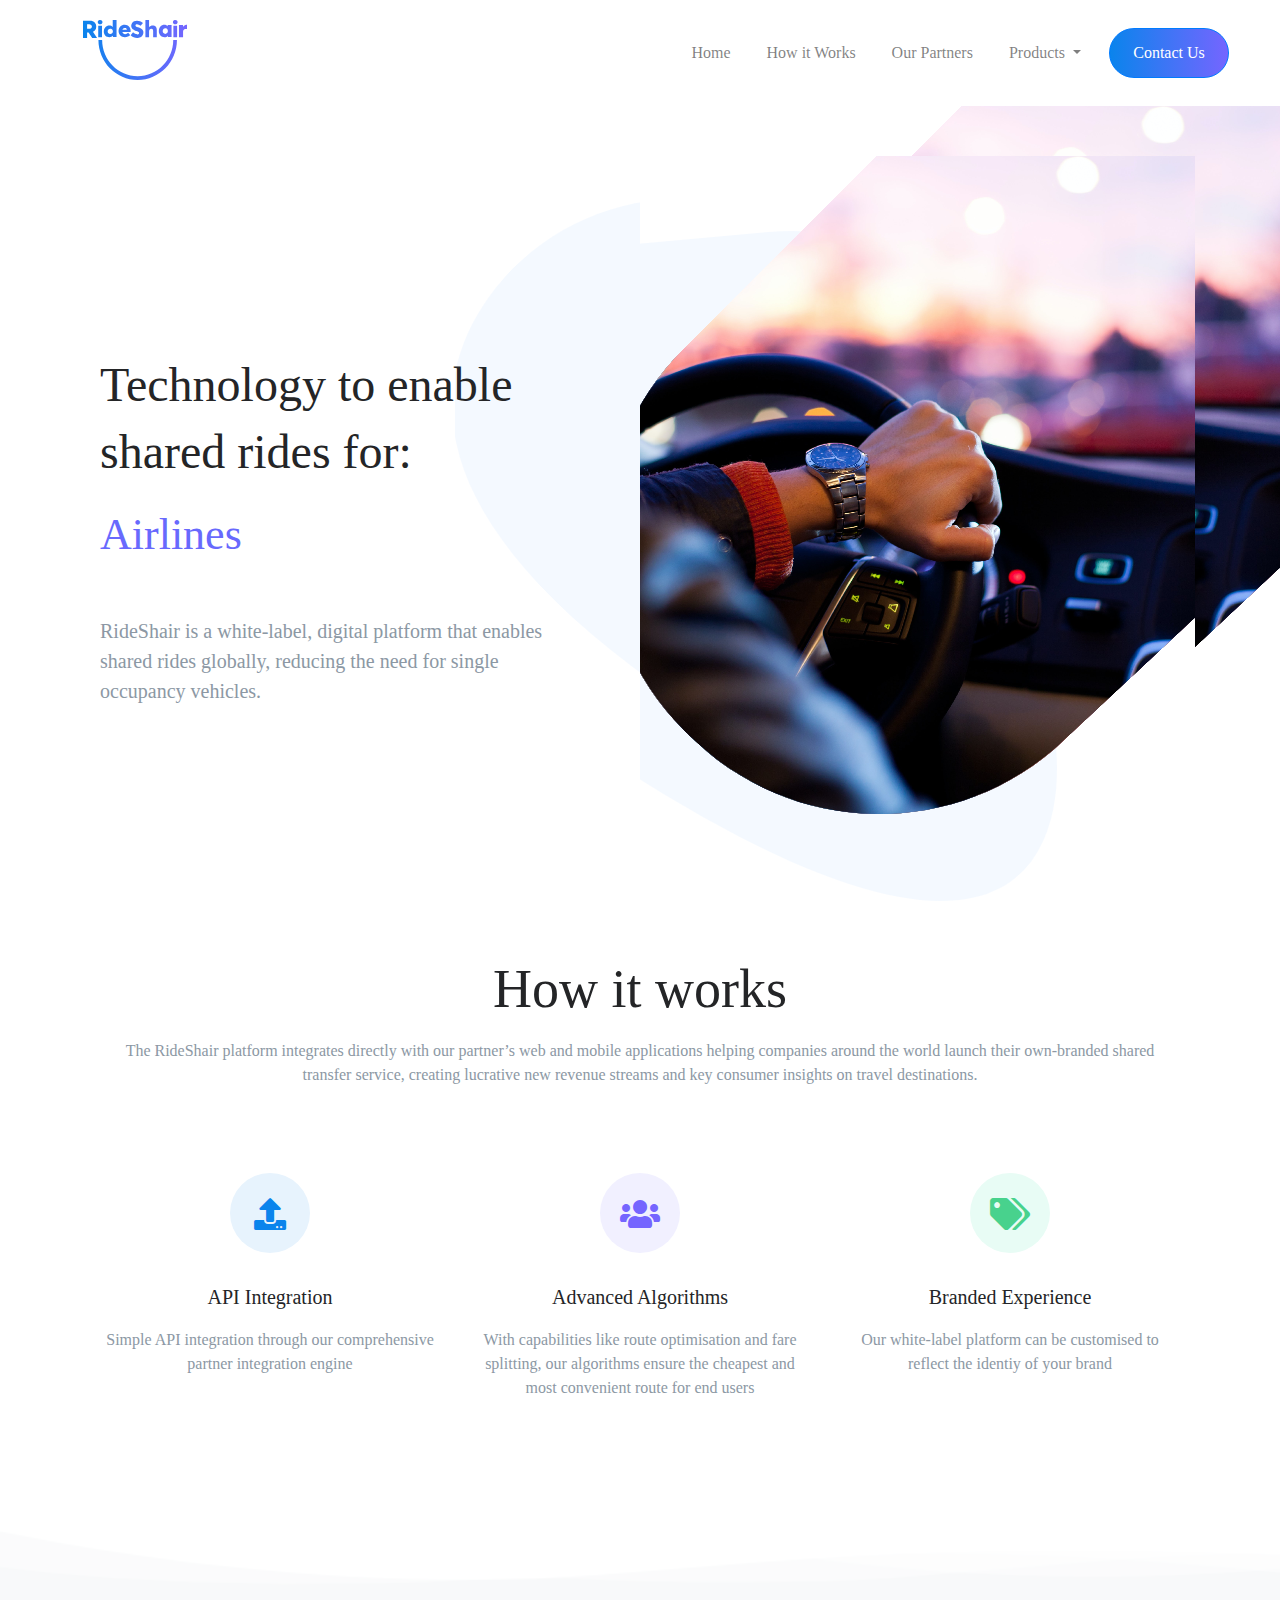
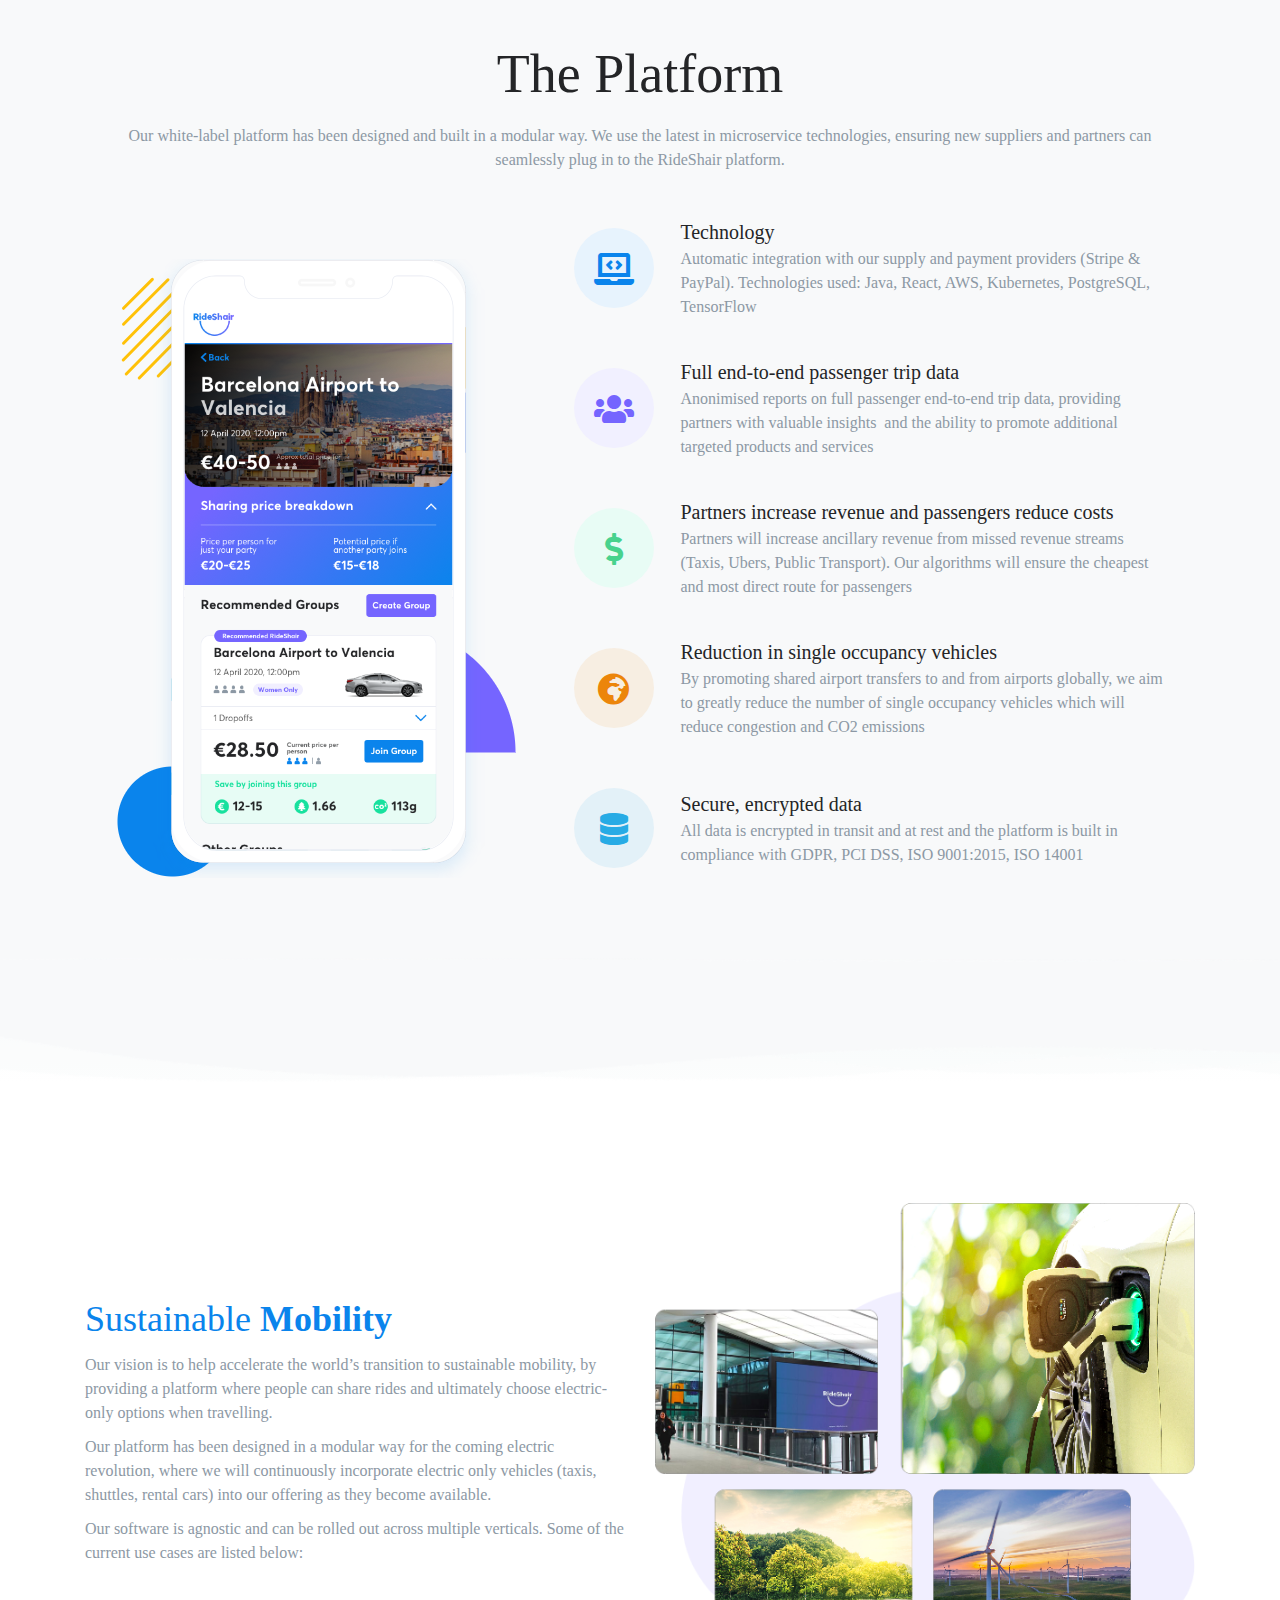
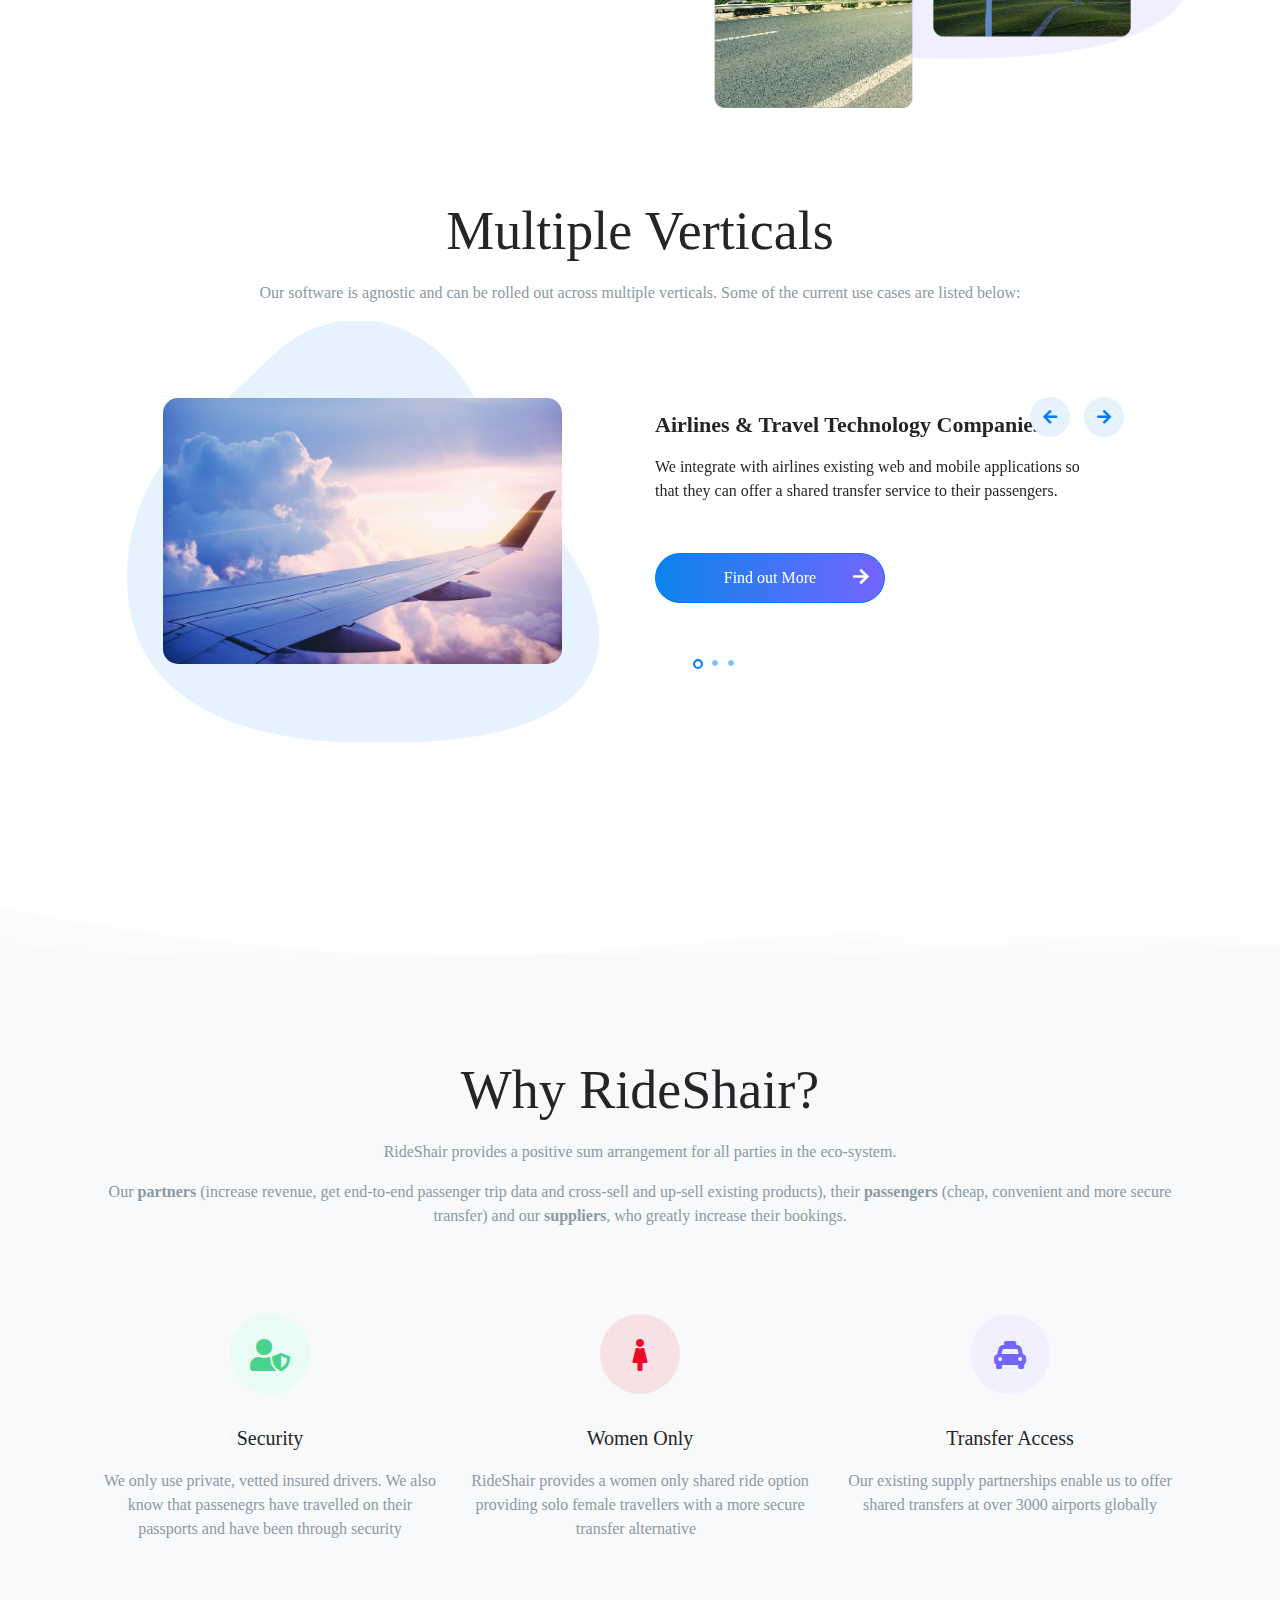
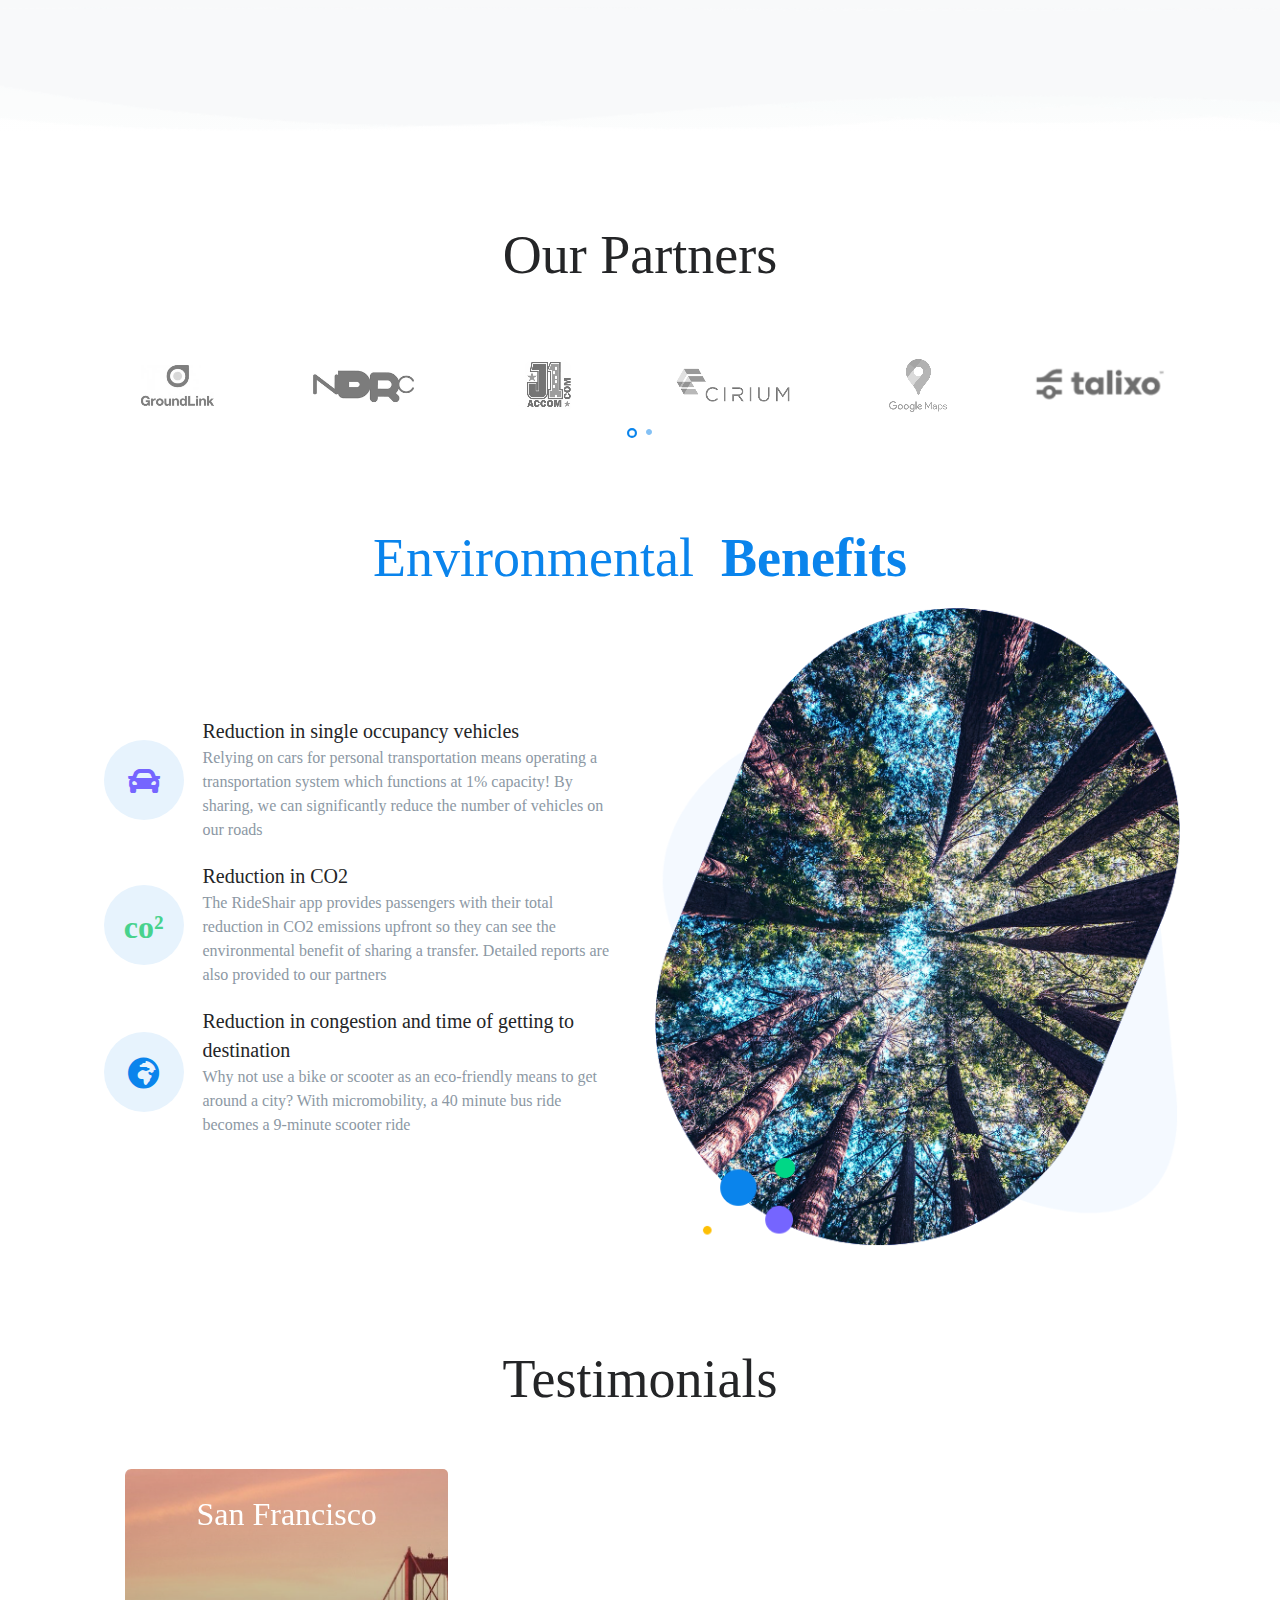
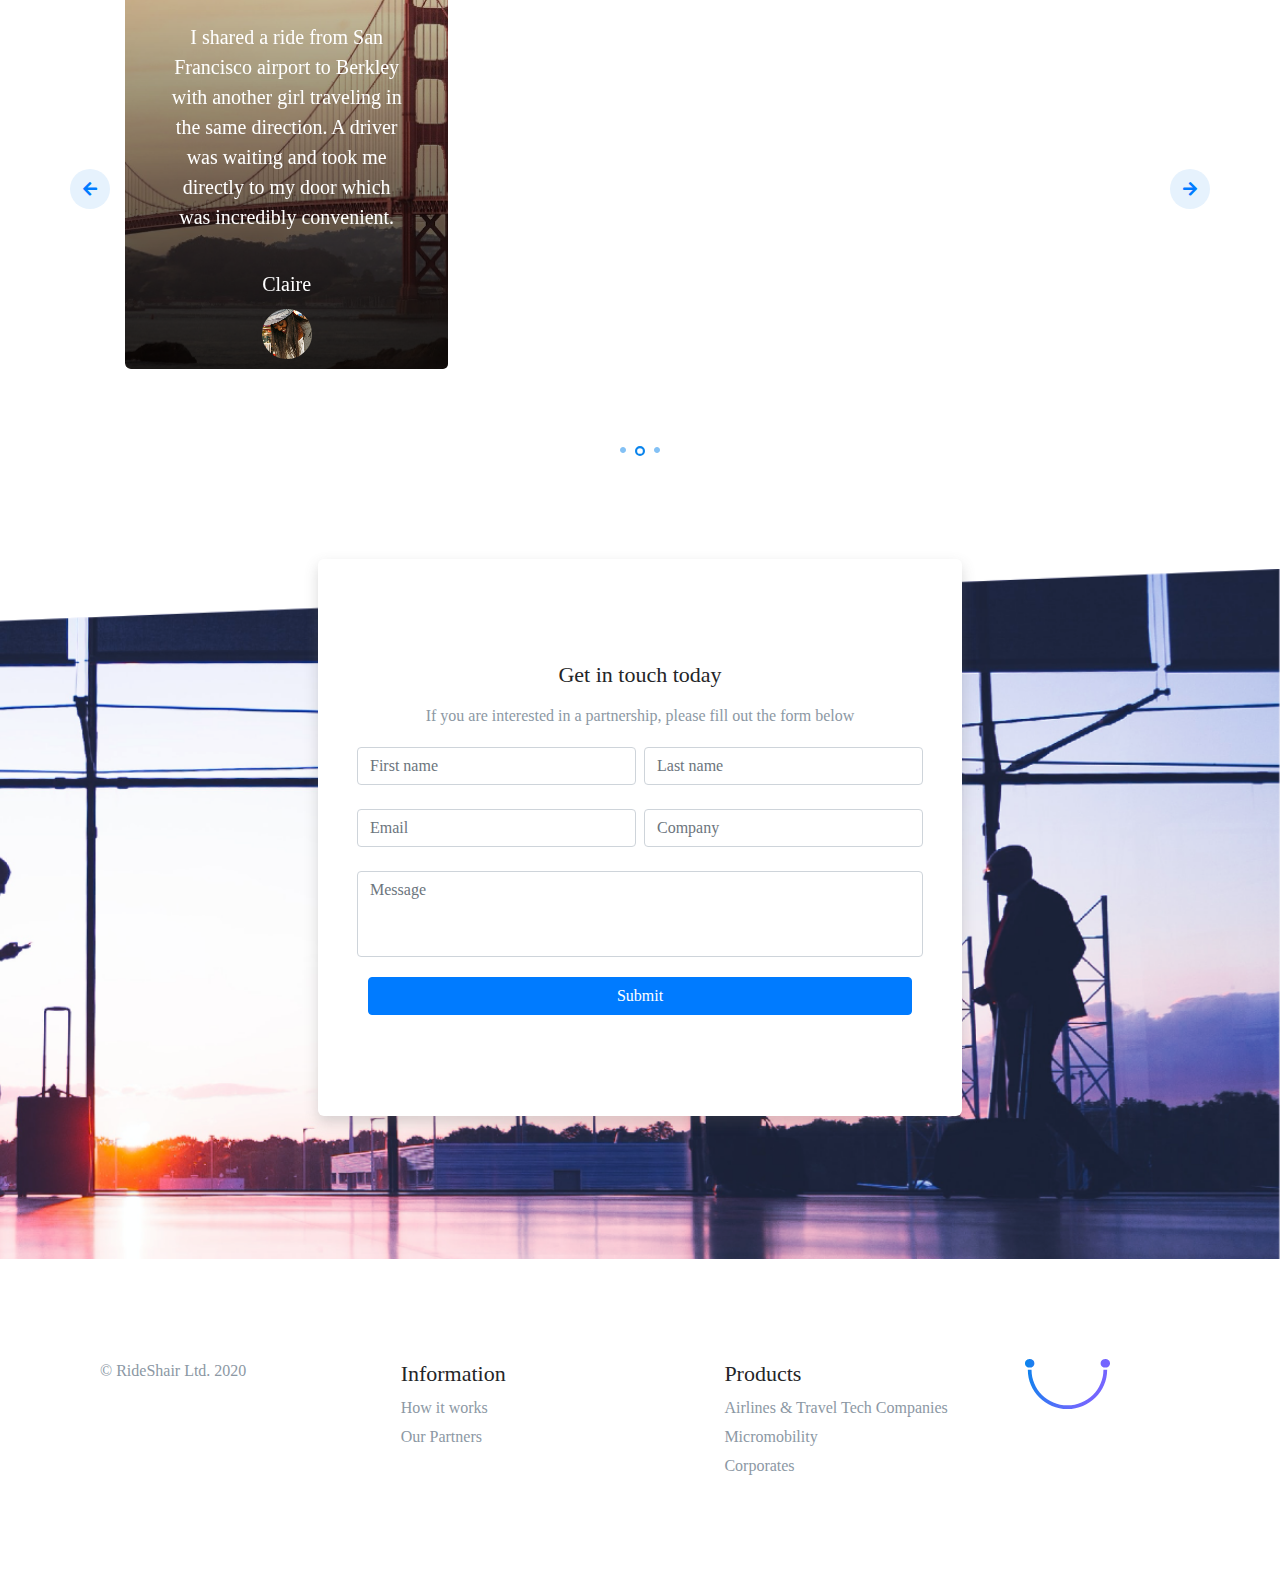
==== commit 7ff1f14d: "Yooni Feedback" ====
--- a/index.html
+++ b/index.html
@@ -83,7 +83,7 @@
                             <a class="nav-link" href="index.html">Home</a>
                         </li>
                         <li class="nav-item">
-                            <a class="nav-link" href="index.html#howitworks">How it works</a>
+                            <a class="nav-link" href="index.html#howitworks">How it Works</a>
                         </li>
                         <li class="nav-item">
                             <a class="nav-link" href="index.html#partners">Our Partners</a>
@@ -135,7 +135,7 @@
         <div class="col-md-auto justify-content-center">
             <p class="lg-title text-center">How it works</p>
             <p class="text-center">The RideShair platform integrates directly with our partner’s web and mobile
-            applications helping companies around the world launch their own-branded shared transfer service, creating lucrative new revenue streams &amp; key consumer insights on travel destinations. </p>
+            applications helping companies around the world launch their own-branded shared transfer service, creating lucrative new revenue streams and key consumer insights on travel destinations. </p>
         </div>
     </div>
     <div class="row justify-content-center icon-list-row">
@@ -176,7 +176,7 @@
                 <p class="text-center">
                     Our white-label platform has been designed and built in a modular way. We
                     use the latest in microservice technologies,
-				ensuring new suppliers and partners can seamlessly plug in to the Rideshair platform.</p>
+				ensuring new suppliers and partners can seamlessly plug in to the RideShair platform.</p>
             </div>
         </div>
 
@@ -209,7 +209,7 @@
                     </div>
                     <div class="col">
                       <p class="md-title">Full end-to-end passenger trip data</p>
-                        <p>Anonimised reports on full passenger end-to-end trip data, providing partners with valuable insight  and the ability to promote additional targeted products and services</p>
+                        <p>Anonimised reports on full passenger end-to-end trip data, providing partners with valuable insights&nbsp; and the ability to promote additional targeted products and services</p>
                     </div>
                 </div>
 
@@ -221,9 +221,9 @@
                         </div>
                     </div>
                     <div class="col">
-                        <p class="md-title">Partners increase revenue & passengers reduce costs</p>
-                        <p>Partners will increase  ancillary revenue from missed revenue streams (Taxi's, Ubers, Public Transport). Our
-                        algorithms will ensure the cheapest &amp; most direct route for passengers </p>
+                        <p class="md-title">Partners increase revenue and passengers reduce costs</p>
+                        <p>Partners will increase  ancillary revenue from missed revenue streams (Taxis, Ubers, Public Transport). Our
+                        algorithms will ensure the cheapest and most direct route for passengers </p>
                     </div>
                 </div>
 
@@ -236,7 +236,7 @@
                     </div>
                     <div class="col">
                         <p class="md-title">Reduction in single occupancy vehicles</p>
-                        <p>By promoting shared airport transfers to and from airports globally, we aim to greatly reduce the number of single occupancy vehicles and reduce congestion &amp; CO2 emissions </p>
+                        <p>By promoting shared airport transfers to and from airports globally, we aim to greatly reduce the number of single occupancy vehicles which will reduce congestion and CO2 emissions </p>
                     </div>
                 </div>
 
@@ -305,7 +305,7 @@
                         <img src="images/carousel-partners-1-slide.png" alt="first slide">
                     </div>
                     <div class="col-md-5 align-self-center">
-                        <p class="md-title go-text-left-on-desktop bold">Airlines</p>
+                        <p class="md-title go-text-left-on-desktop bold">Airlines & Travel Technology Companies</p>
                         <p style="color: #242527">
                             We integrate with airlines
                             existing web and mobile applications
@@ -363,10 +363,10 @@
     <div class="container">
         <div class="row justify-content-center how-works">
             <div class="col-md-auto justify-content-center">
-                <p class="lg-title text-center">Why RideShair</p>
+                <p class="lg-title text-center">Why RideShair?</p>
               <p class="text-center"> RideShair provides a positive sum arrangement for all parties in the eco-system. </p>
                 <p class="text-center">Our <strong>partners</strong> (increase revenue,
-                  get end-to-end passenger trip data and cross-sell &amp;
+                  get end-to-end passenger trip data and cross-sell and
                   up-sell existing products), their <strong>passengers</strong> (cheap, convenient and more secure transfer)
                   and our <strong>suppliers</strong>, who greatly increase their bookings.</p>
             </div>
@@ -395,8 +395,8 @@
                     <div class="icon text-center purple-bg"></div>
                     <i class="fas fa-taxi fa-2x absolute-icon purple"></i>
                 </div>
-                <p class="md-title text-center">Taxi Access</p>
-                <p class="text-center">Our existing supply partnerships enable us to offer shared rides at over 3000 airports
+                <p class="md-title text-center">Transfer Access</p>
+                <p class="text-center">Our existing supply partnerships enable us to offer shared transfers at over 3000 airports
                 globally</p>
             </div>
         </div>
@@ -418,7 +418,7 @@
                         <img src="images/partners/GroundLink.png" alt="ground link">
                     </div>
                     <div class="col-2 text-center">
-                        <img src="images/partners/New-Frontiers.png" alt="ground link">
+                        <img src="images/partners/NDRC.png" alt="ground link">
                     </div>
                     <div class="col-2 text-center">
                         <img src="images/partners/J1Accom.png" alt="ground link">
@@ -437,22 +437,22 @@
             <div class="carousel-item">
                 <div class="row">
                     <div class="col-2 text-center">
+                        <img src="images/partners/Talixo.png" alt="ground link">
+                    </div>
+                    <div class="col-2 text-center">
+                        <img src="images/partners/Mozio.png" alt="ground link">
+                    </div>
+                    <div class="col-2 text-center">
+						<img src="images/partners/New-Frontiers.png" alt="ground link">
+                    </div>
+                    <div class="col-2 text-center">
+                        <img src="images/partners/Google-Maps.png" alt="ground link">
+                    </div>
+                    <div class="col-2 text-center">
+                        <img src="images/partners/Stripe.png" alt="ground link">
+                    </div>
+                    <div class="col-2 text-center">
                         <img src="images/partners/AWS.png" alt="ground link">
-                    </div>
-                    <div class="col-2 text-center">
-                        <img src="images/partners/Mozio.png" alt="ground link">
-                    </div>
-                    <div class="col-2 text-center">
-                        <img src="images/partners/NDRC.png" alt="ground link">
-                    </div>
-                    <div class="col-2 text-center">
-                        <img src="images/partners/Stripe.png" alt="ground link">
-                    </div>
-                    <div class="col-2 text-center">
-                        <img src="images/partners/Google-Maps.png" alt="ground link">
-                    </div>
-                    <div class="col-2 text-center">
-                        <img src="images/partners/Talixo.png" alt="ground link">
                     </div>
                 </div>
             </div>
@@ -532,7 +532,7 @@
             <div class="row justify-content-center">
                 <!-- <a href="#" class="btn about-blue-btn grow">About</a>-->
             </div>
-            <p class="lg-title text-center blue">Environmental&nbsp; <span class="bold">benefits</span></p>
+            <p class="lg-title text-center blue">Environmental&nbsp; <span class="bold">Benefits</span></p>
             <!--<p class="text-center">The average car is parked 95% of the time, and during the other 5% of the time, when it’s actually in use, it typically functions at just 25% capacity (one person driving a four-person vehicle). Relying on cars for personal transportation means operating a transportation system that functions at 1% capacity. </p>-->
         </div>
     </div>
@@ -548,7 +548,7 @@
                 </div>
                 <div class="col">
                     <p class="md-title">Reduction in single occupancy vehicles</p>
-                    <p>Relying on cars for personal transportation means operating a transportation system which functions at 1% capacity! By sharing, we can significantly reduce the number of vehicles on our roads.</p>
+                    <p>Relying on cars for personal transportation means operating a transportation system which functions at 1% capacity! By sharing, we can significantly reduce the number of vehicles on our roads</p>
                 </div>
             </div>
             <div class="row align-items-center grow">
@@ -560,7 +560,7 @@
                 </div>
                 <div class="col">
                     <p class="md-title">Reduction in CO2</p>
-                    <p>The RideShair app provides passengers with their total reduction in CO2 emissions upfront so they can see the environmental benefit of sharing a transfer. Detailed reports are also provided to our partners.</p>
+                    <p>The RideShair app provides passengers with their total reduction in CO2 emissions upfront so they can see the environmental benefit of sharing a transfer. Detailed reports are also provided to our partners</p>
                 </div>
             </div>
             <div class="row align-items-center grow">
@@ -571,8 +571,8 @@
                     </div>
                 </div>
                 <div class="col">
-                    <p class="md-title">Reduction in congestion & time of getting to destination</p>
-                    <p>Why not use a bike or scooter as an eco-friendly means to get around a city? With micromobility, a 40 minute bus ride becomes a 9-minute scooter ride. </p>
+                    <p class="md-title">Reduction in congestion and time of getting to destination</p>
+                    <p>Why not use a bike or scooter as an eco-friendly means to get around a city? With micromobility, a 40 minute bus ride becomes a 9-minute scooter ride </p>
                 </div>
             </div>
         </div>
@@ -907,9 +907,9 @@
             <a class="nav-link-footer" href="index.html#partners">Our Partners</a>
             <!--            <a class="nav-link-footer" href="index.html#faq">FAQ</a>-->
         </div>
-        <div class="col-lg-2 col-3 mx-auto offset-3 order-lg-5 order-2 text-align-left">
+        <div class="col-lg-3 col-3 mx-auto offset-3 order-lg-5 order-2 text-align-left">
             <h6 class="md-title">Products</h6>
-            <a class="nav-link-footer" href="airlines.html">Airlines</a>
+            <a class="nav-link-footer" href="airlines.html">Airlines &amp; Travel Tech Companies</a>
             <a class="nav-link-footer" href="micromobility.html">Micromobility</a>
             <a class="nav-link-footer" href="corporations.html">Corporates</a>
         </div>
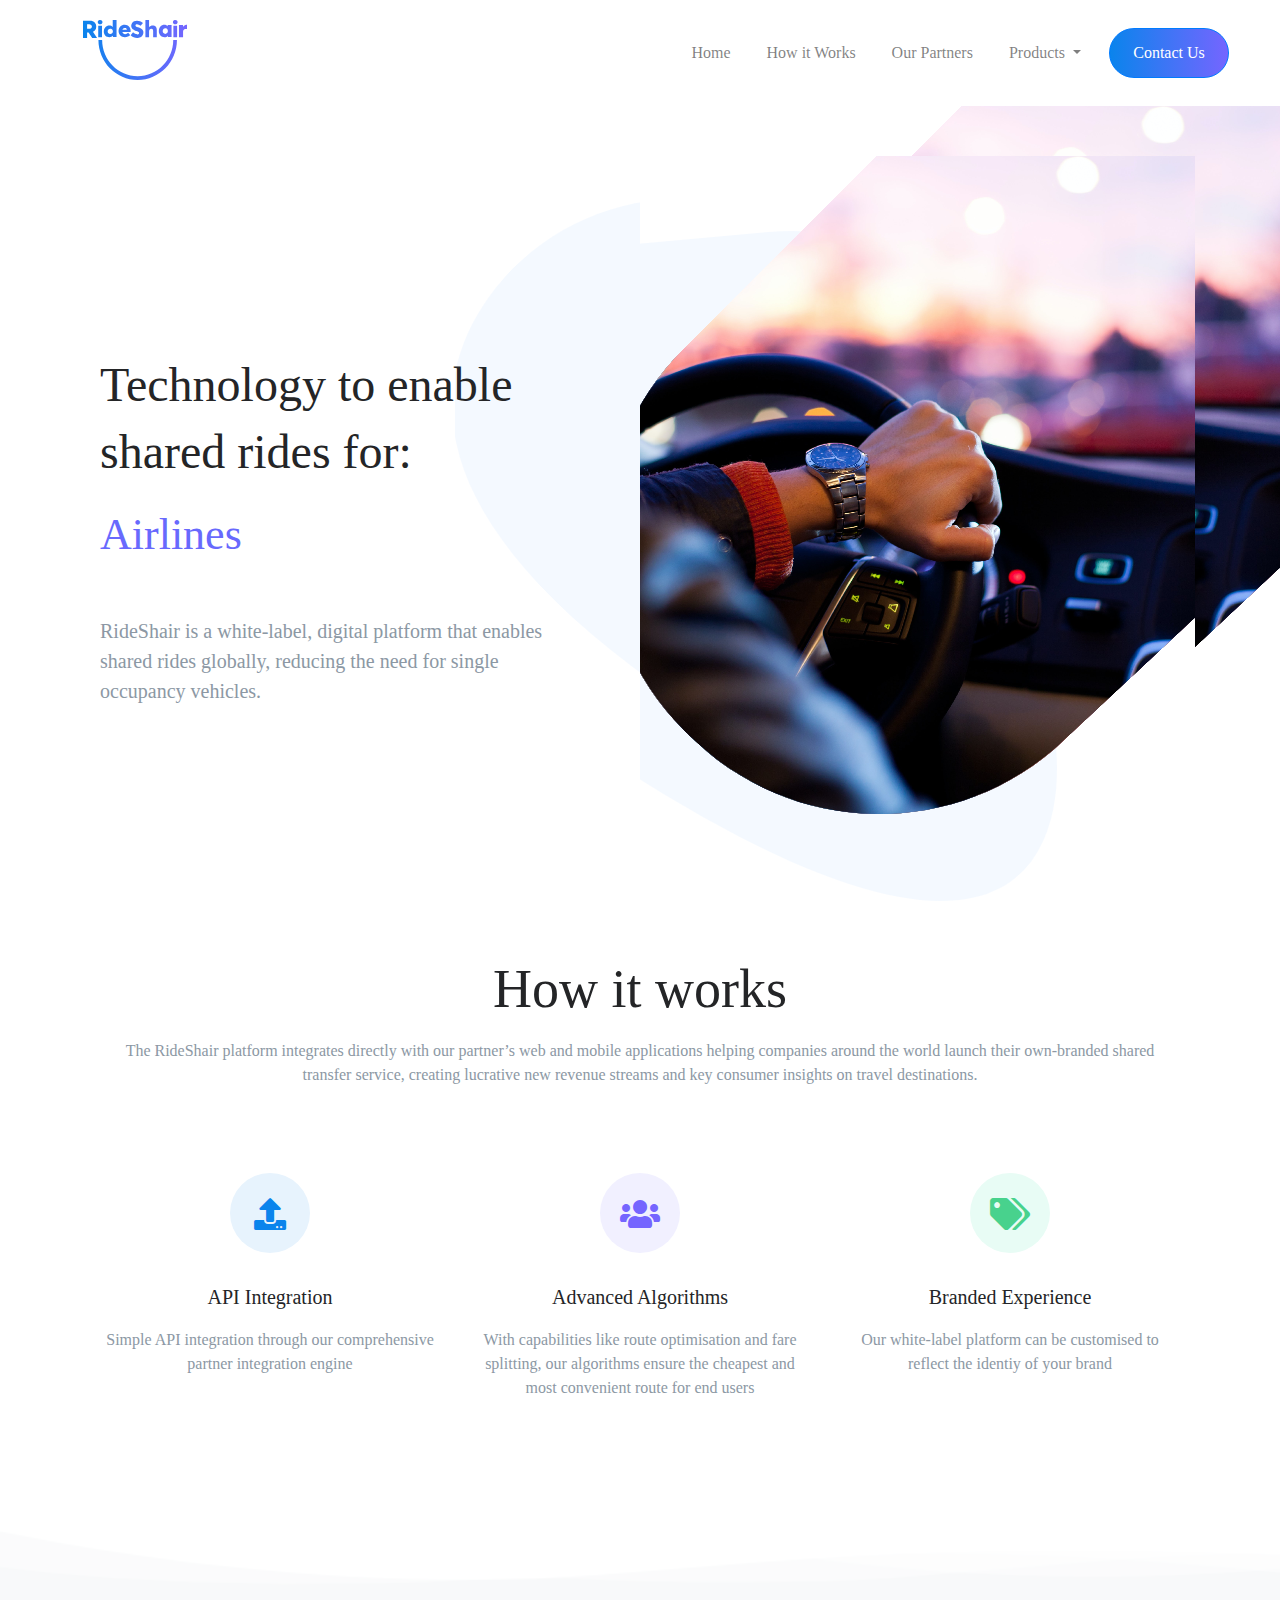
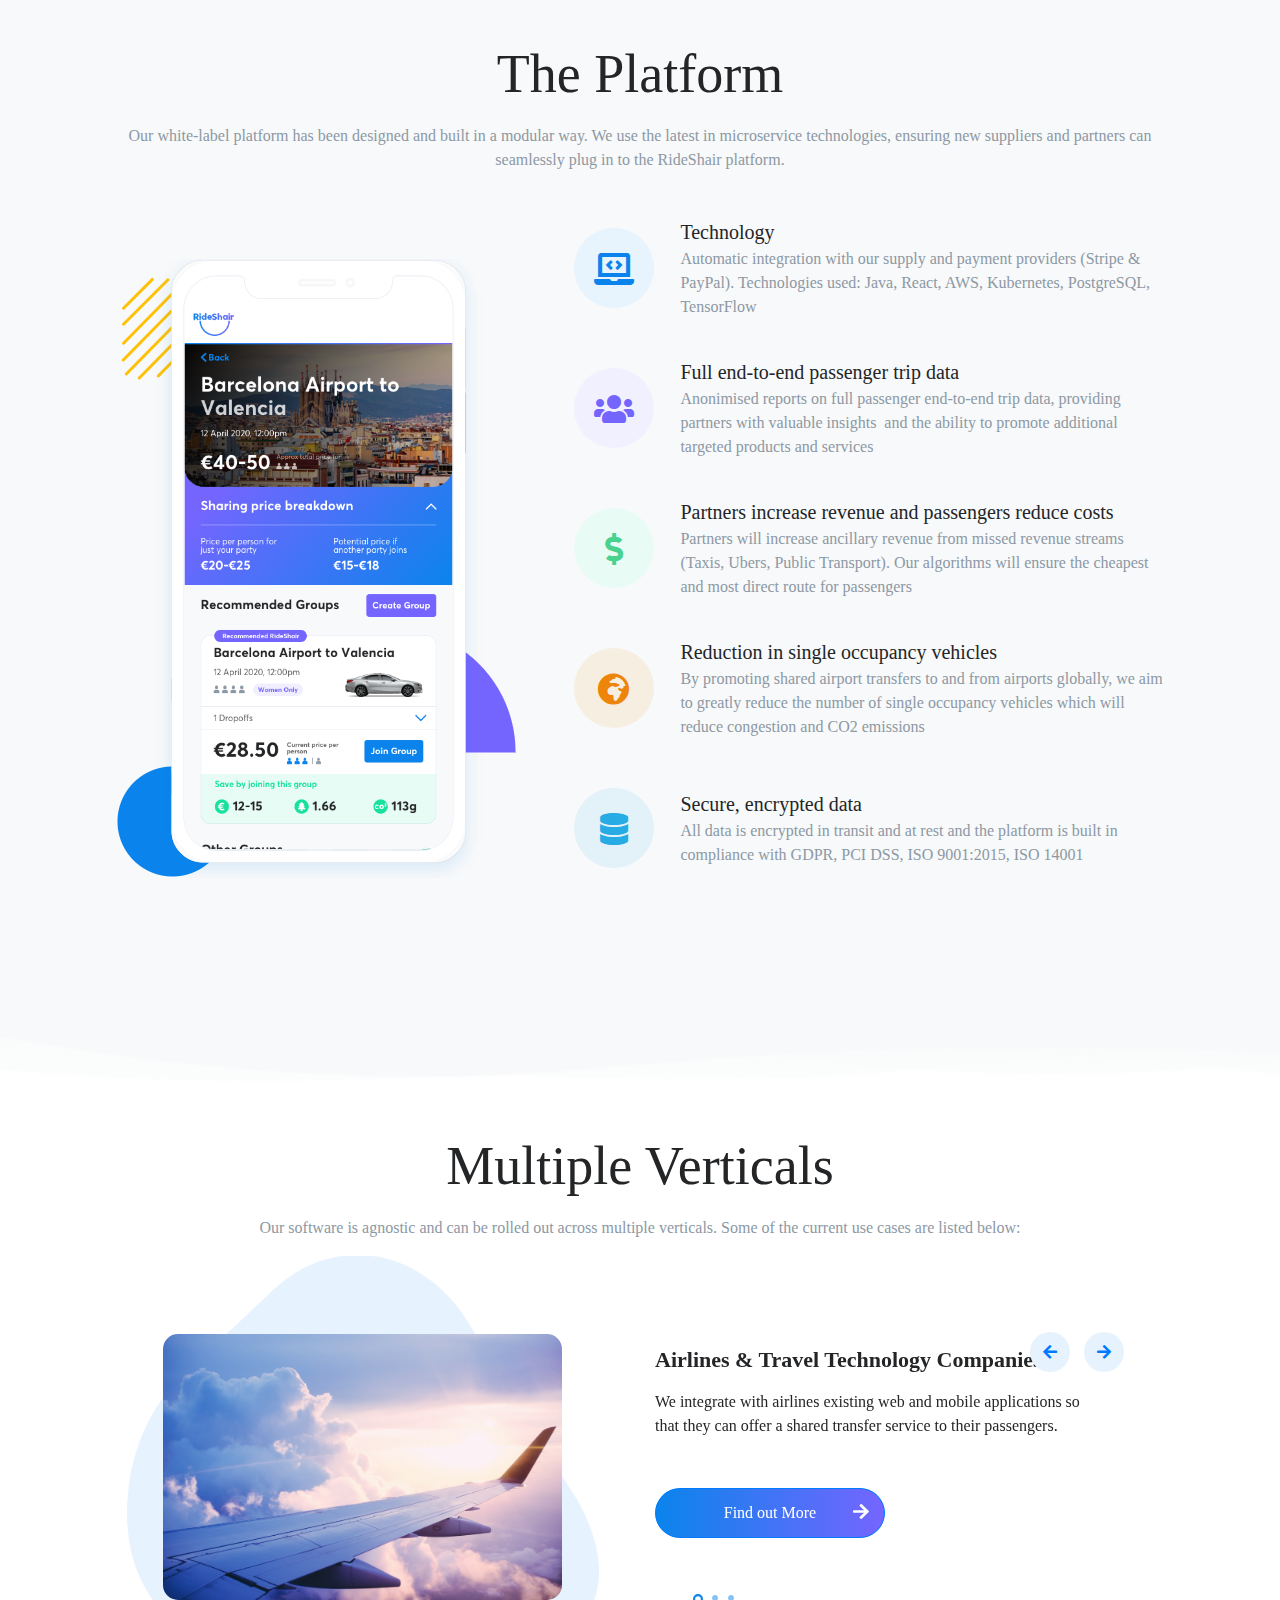
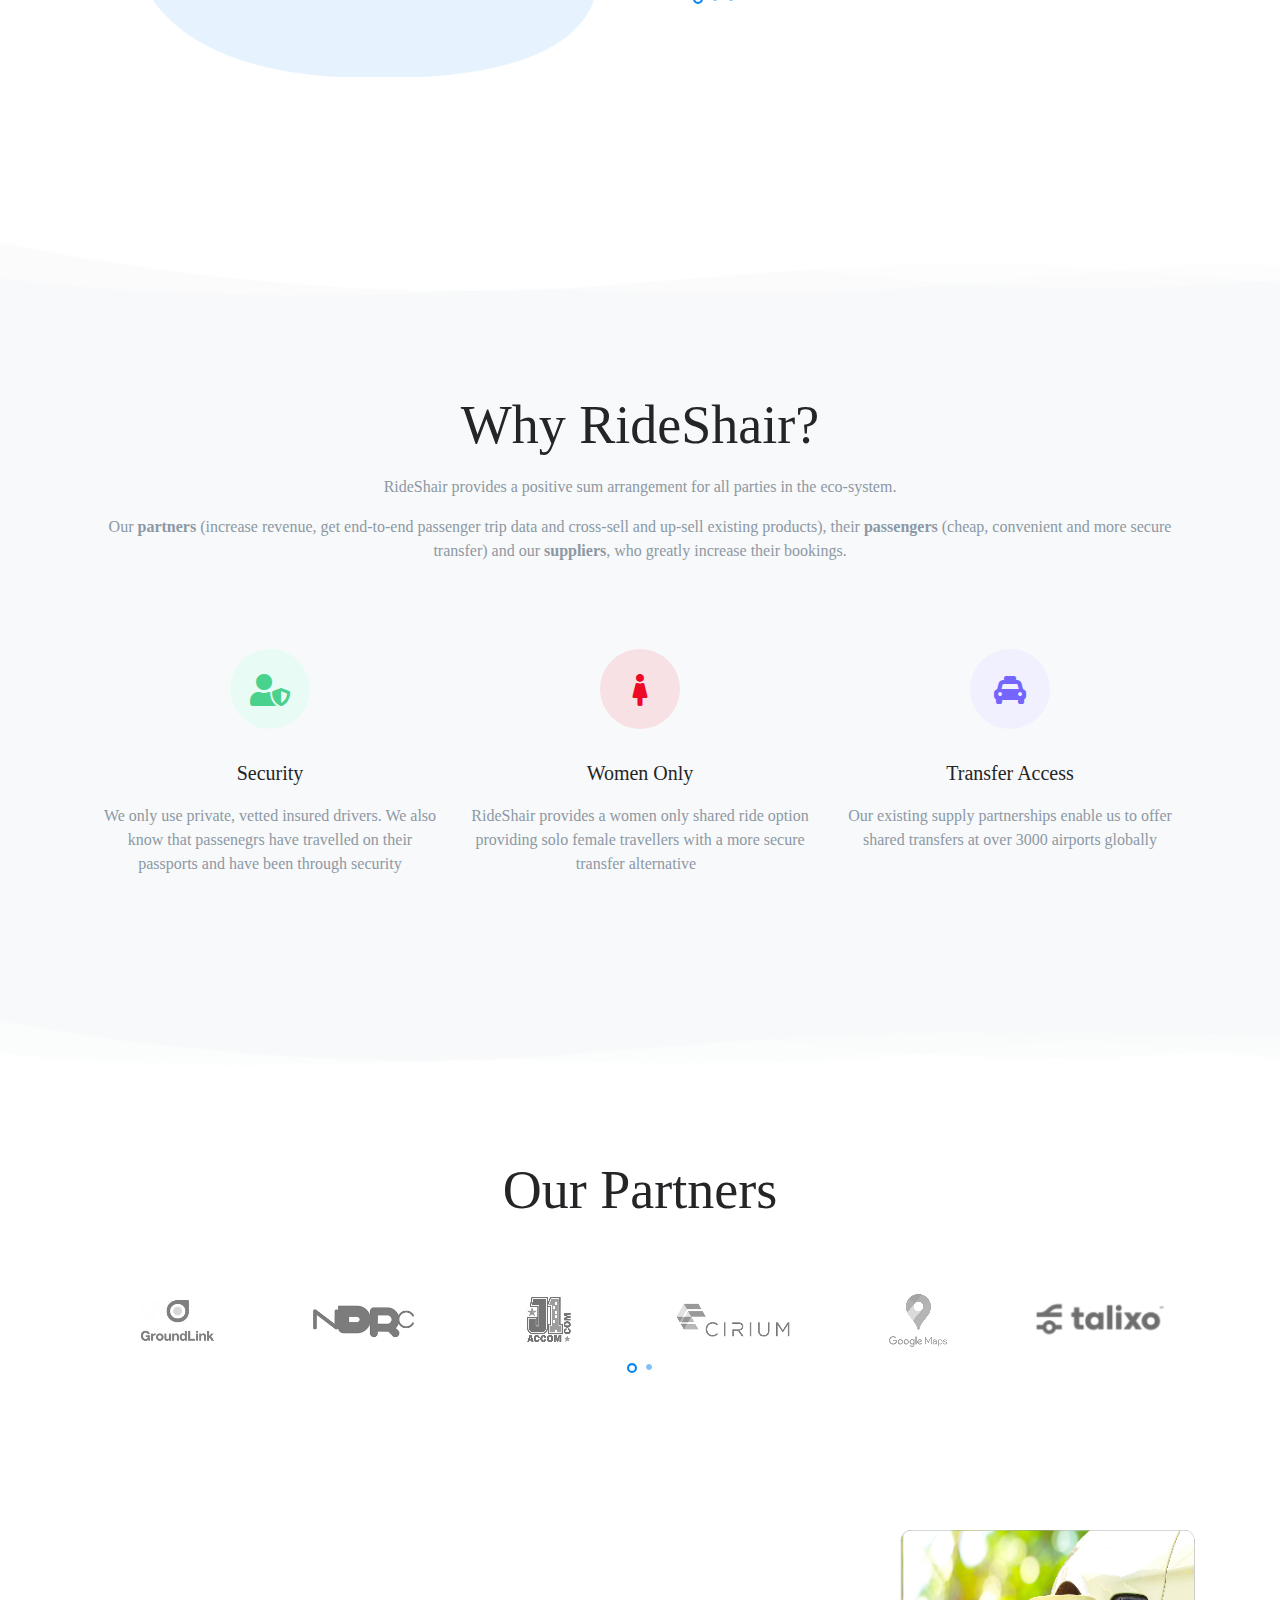
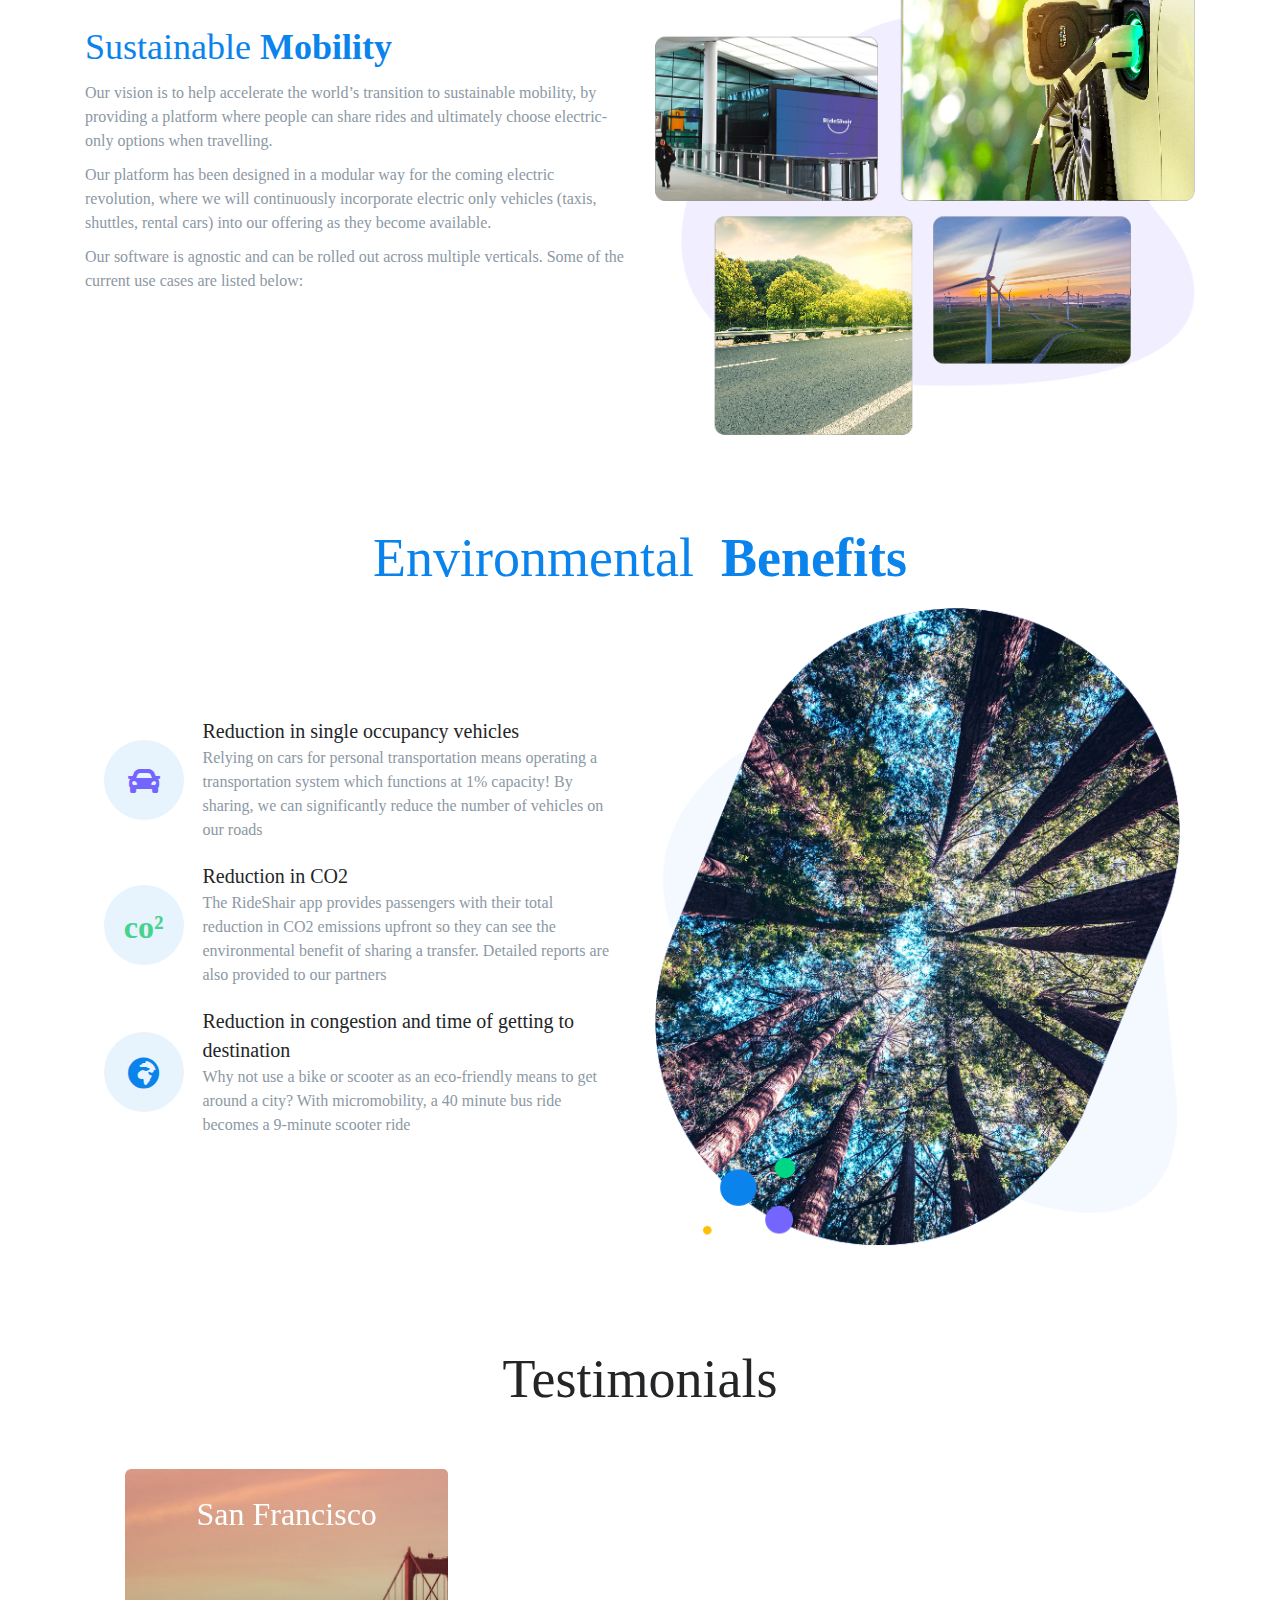
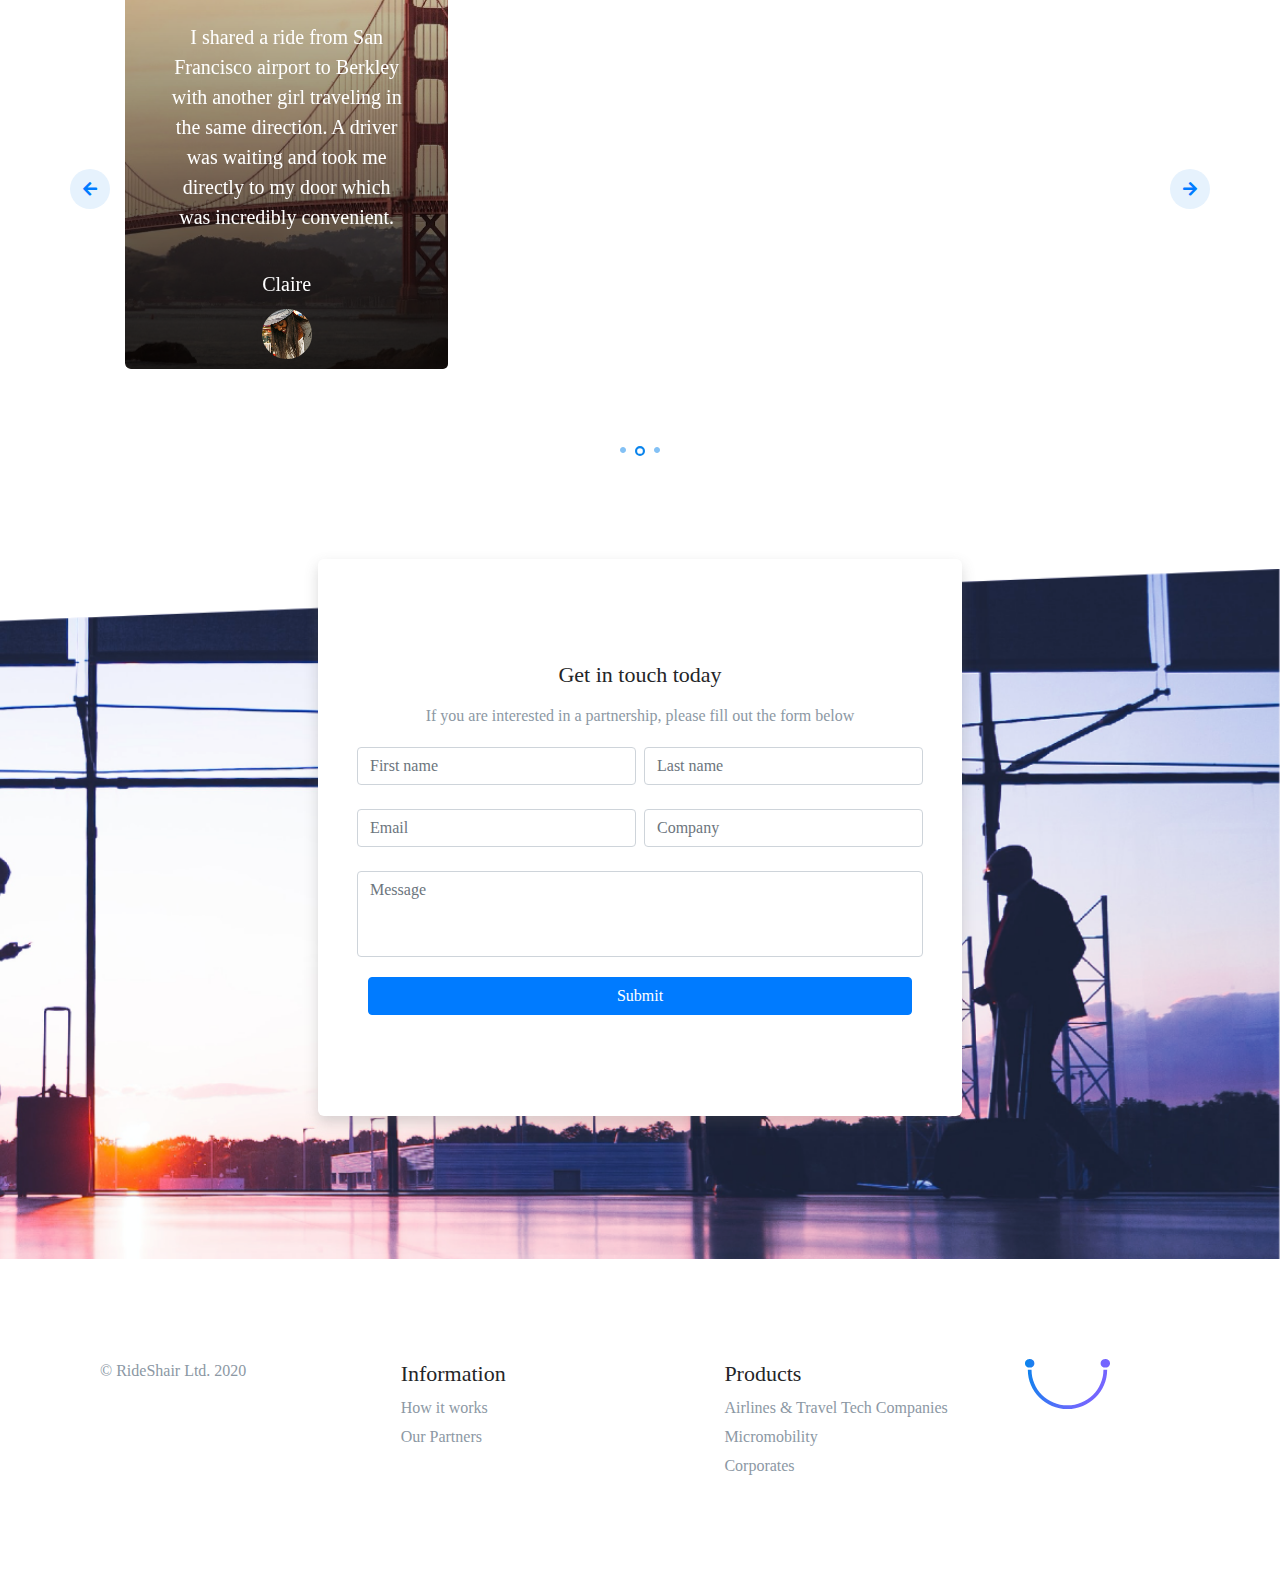
==== commit 4c94a46d: "Reordering of Home Page" ====
--- a/index.html
+++ b/index.html
@@ -116,7 +116,7 @@
             <div class="col-lg-6 welcome-content table-col">
                 <p class="lg-title">Technology to enable
                     shared rides for:</p>
-                <p id="welcomeTicker">Airlines / Travel Tech Companies / Corporations / Micromobility</p>
+                <p id="welcomeTicker">Airlines / Travel Technology Companies / Corporates / Micromobility</p>
                 <div class="welcome-mobile">
                     <div class="col bg-container">
                         <img src="images/welcome-bg-mobile.png" alt="app" class="app-img">
@@ -259,31 +259,6 @@
     <div class="bottom-wave"></div>
 </div>
 
-<div class="container bw-container">
-    <div class="row table-row align-items-center">
-        <div class="col-lg-6 icon-list">
-            <!-- <a href="#" class="btn about-btn grow mx-lg-0 mx-auto">About</a>-->
-            <p class="blue-title">Sustainable <span class="bold">Mobility</span></p>
-            <div class="col-lg-6 text-right visible-on-mobile">
-                <img src="images/better_world.png" alt="app" class="app-img">
-            </div>
-
-            <p>
-              Our vision is to help accelerate the world’s transition to sustainable mobility, by providing a platform where people can share rides and ultimately choose electric-only options when travelling.
-          </p>
-            <p>
-              Our platform has been designed in a modular way for the coming electric revolution, where we will continuously incorporate electric only vehicles (taxis, shuttles, rental cars) into our offering as they become available.
-          </p>
-			<p>
-              Our software is agnostic and can be rolled out across multiple verticals. Some of the current use cases are listed below:
-          </p>
-        </div>
-        <div class="col-lg-6 text-right visible-on-desktop">
-            <img src="images/better_world.png" alt="app" class="app-img">
-        </div>
-    </div>
-</div>
-
 <div class="container">
     <div id="carousel-partners-description" class="carousel slide" data-ride="carousel">
         <div class="col-md-auto justify-content-center">
@@ -356,7 +331,7 @@
             </a>
         </div>
     </div>
-</div>
+</div>	
 
 <div class="app-container">
     <div class="top-wave"></div>
@@ -470,36 +445,36 @@
                         <img src="images/partners/GroundLink.png" alt="ground link">
                     </div>
                     <div class="col-4 text-center">
+                        <img src="images/partners/NDRC.png" alt="ground link">
+                    </div>
+                    <div class="col-4 text-center">
+                        <img src="images/partners/J1Accom.png" alt="ground link">
+                    </div>
+                </div>
+            </div>
+            <div class="carousel-item">
+                <div class="row">
+                    <div class="col-4 text-center">
+                        <img src="images/partners/Cirium.png" alt="ground link">
+                    </div>
+                    <div class="col-4 text-center">
+                        <img src="images/partners/Google-Maps.png" alt="ground link">
+                    </div>
+                    <div class="col-4 text-center">
+                        <img src="images/partners/Talixo.png" alt="ground link">
+                    </div>
+                </div>
+            </div>
+            <div class="carousel-item">
+                <div class="row">
+                    <div class="col-4 text-center">
+                        <img src="images/partners/AWS.png" alt="ground link">
+                    </div>
+                    <div class="col-4 text-center">
+                        <img src="images/partners/Mozio.png" alt="ground link">
+                    </div>
+                    <div class="col-4 text-center">
                         <img src="images/partners/New-Frontiers.png" alt="ground link">
-                    </div>
-                    <div class="col-4 text-center">
-                        <img src="images/partners/J1Accom.png" alt="ground link">
-                    </div>
-                </div>
-            </div>
-            <div class="carousel-item">
-                <div class="row">
-                    <div class="col-4 text-center">
-                        <img src="images/partners/Cirium.png" alt="ground link">
-                    </div>
-                    <div class="col-4 text-center">
-                        <img src="images/partners/Google-Maps.png" alt="ground link">
-                    </div>
-                    <div class="col-4 text-center">
-                        <img src="images/partners/Talixo.png" alt="ground link">
-                    </div>
-                </div>
-            </div>
-            <div class="carousel-item">
-                <div class="row">
-                    <div class="col-4 text-center">
-                        <img src="images/partners/AWS.png" alt="ground link">
-                    </div>
-                    <div class="col-4 text-center">
-                        <img src="images/partners/Mozio.png" alt="ground link">
-                    </div>
-                    <div class="col-4 text-center">
-                        <img src="images/partners/NDRC.png" alt="ground link">
                     </div>
                 </div>
             </div>
@@ -525,6 +500,34 @@
         </div>
     </div>
 </div>
+	
+	
+<div class="container bw-container">
+    <div class="row table-row align-items-center">
+        <div class="col-lg-6 icon-list">
+            <!-- <a href="#" class="btn about-btn grow mx-lg-0 mx-auto">About</a>-->
+            <p class="blue-title">Sustainable <span class="bold">Mobility</span></p>
+            <div class="col-lg-6 text-right visible-on-mobile">
+                <img src="images/better_world.png" alt="app" class="app-img">
+            </div>
+
+            <p>
+              Our vision is to help accelerate the world’s transition to sustainable mobility, by providing a platform where people can share rides and ultimately choose electric-only options when travelling.
+          </p>
+            <p>
+              Our platform has been designed in a modular way for the coming electric revolution, where we will continuously incorporate electric only vehicles (taxis, shuttles, rental cars) into our offering as they become available.
+          </p>
+			<p>
+              Our software is agnostic and can be rolled out across multiple verticals. Some of the current use cases are listed below:
+          </p>
+        </div>
+        <div class="col-lg-6 text-right visible-on-desktop">
+            <img src="images/better_world.png" alt="app" class="app-img">
+        </div>
+    </div>
+</div>
+
+
 
 <div class="container">
     <div class="row justify-content-center">
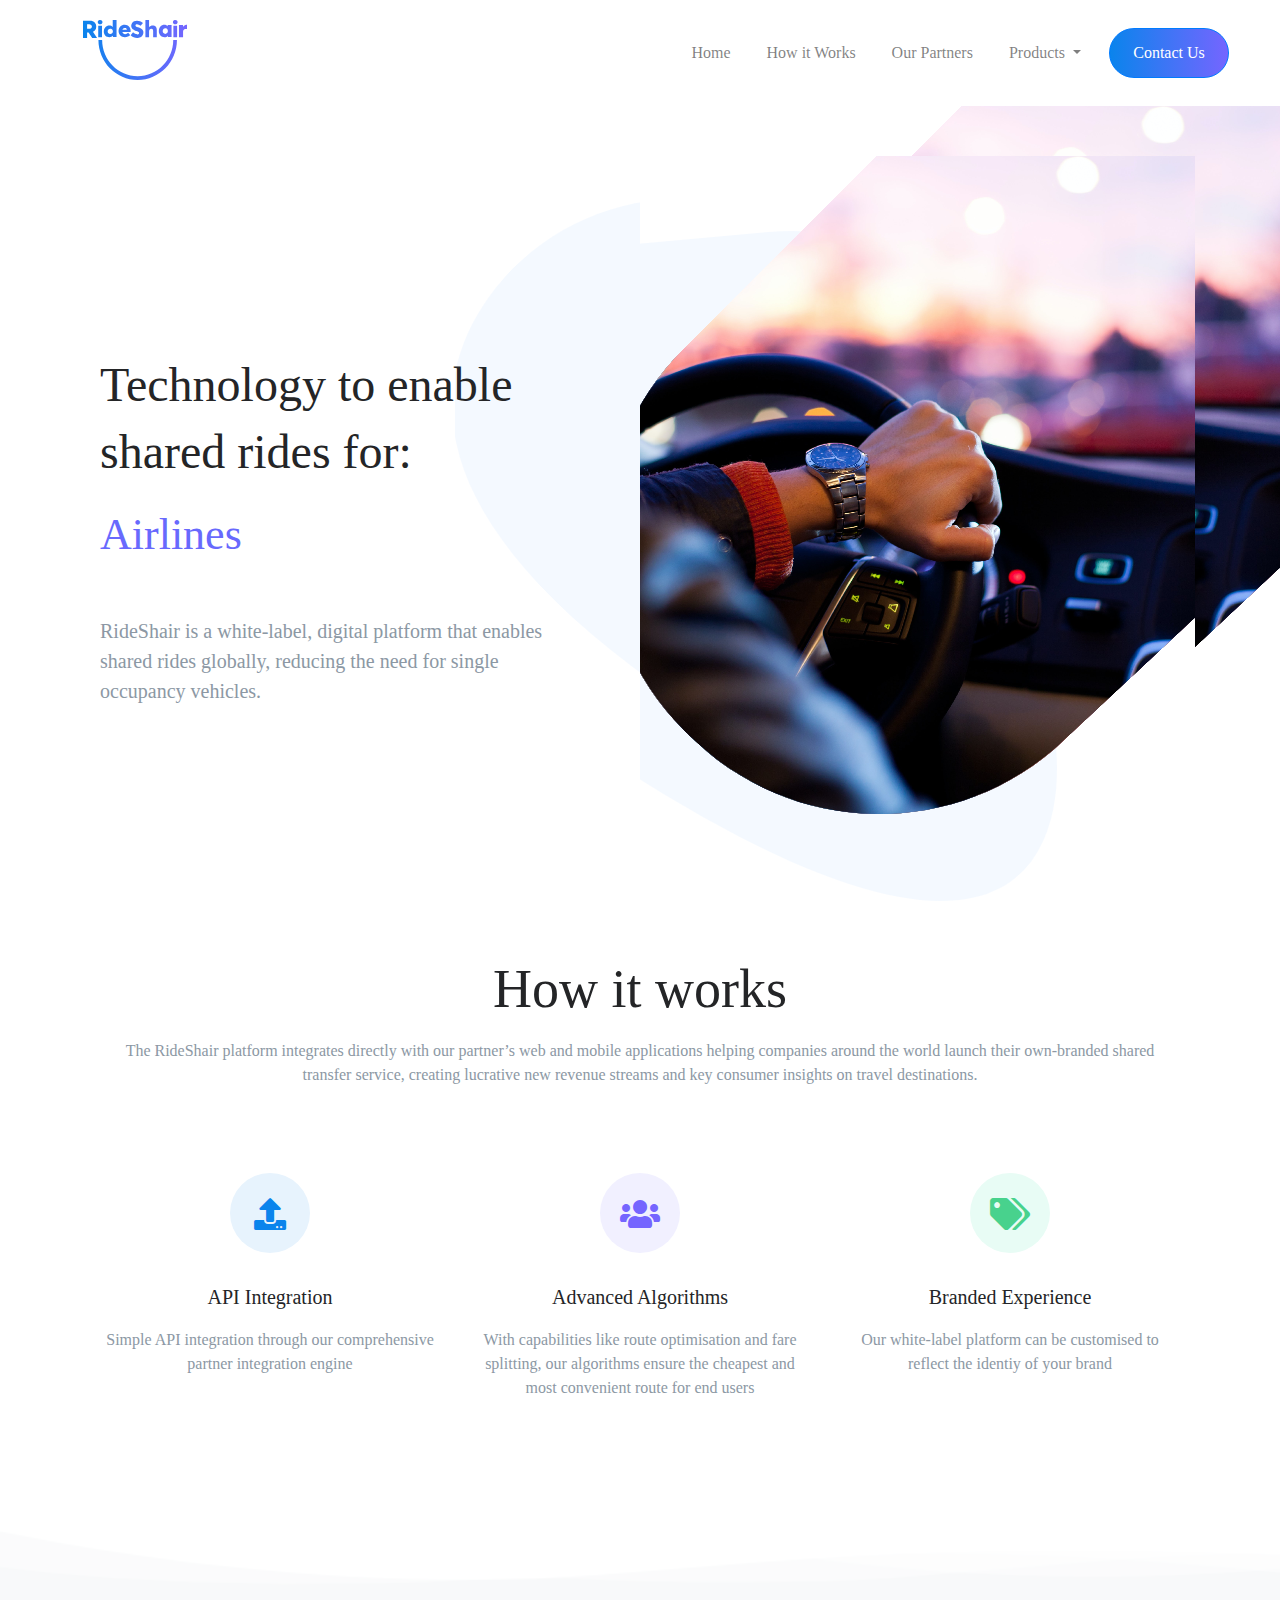
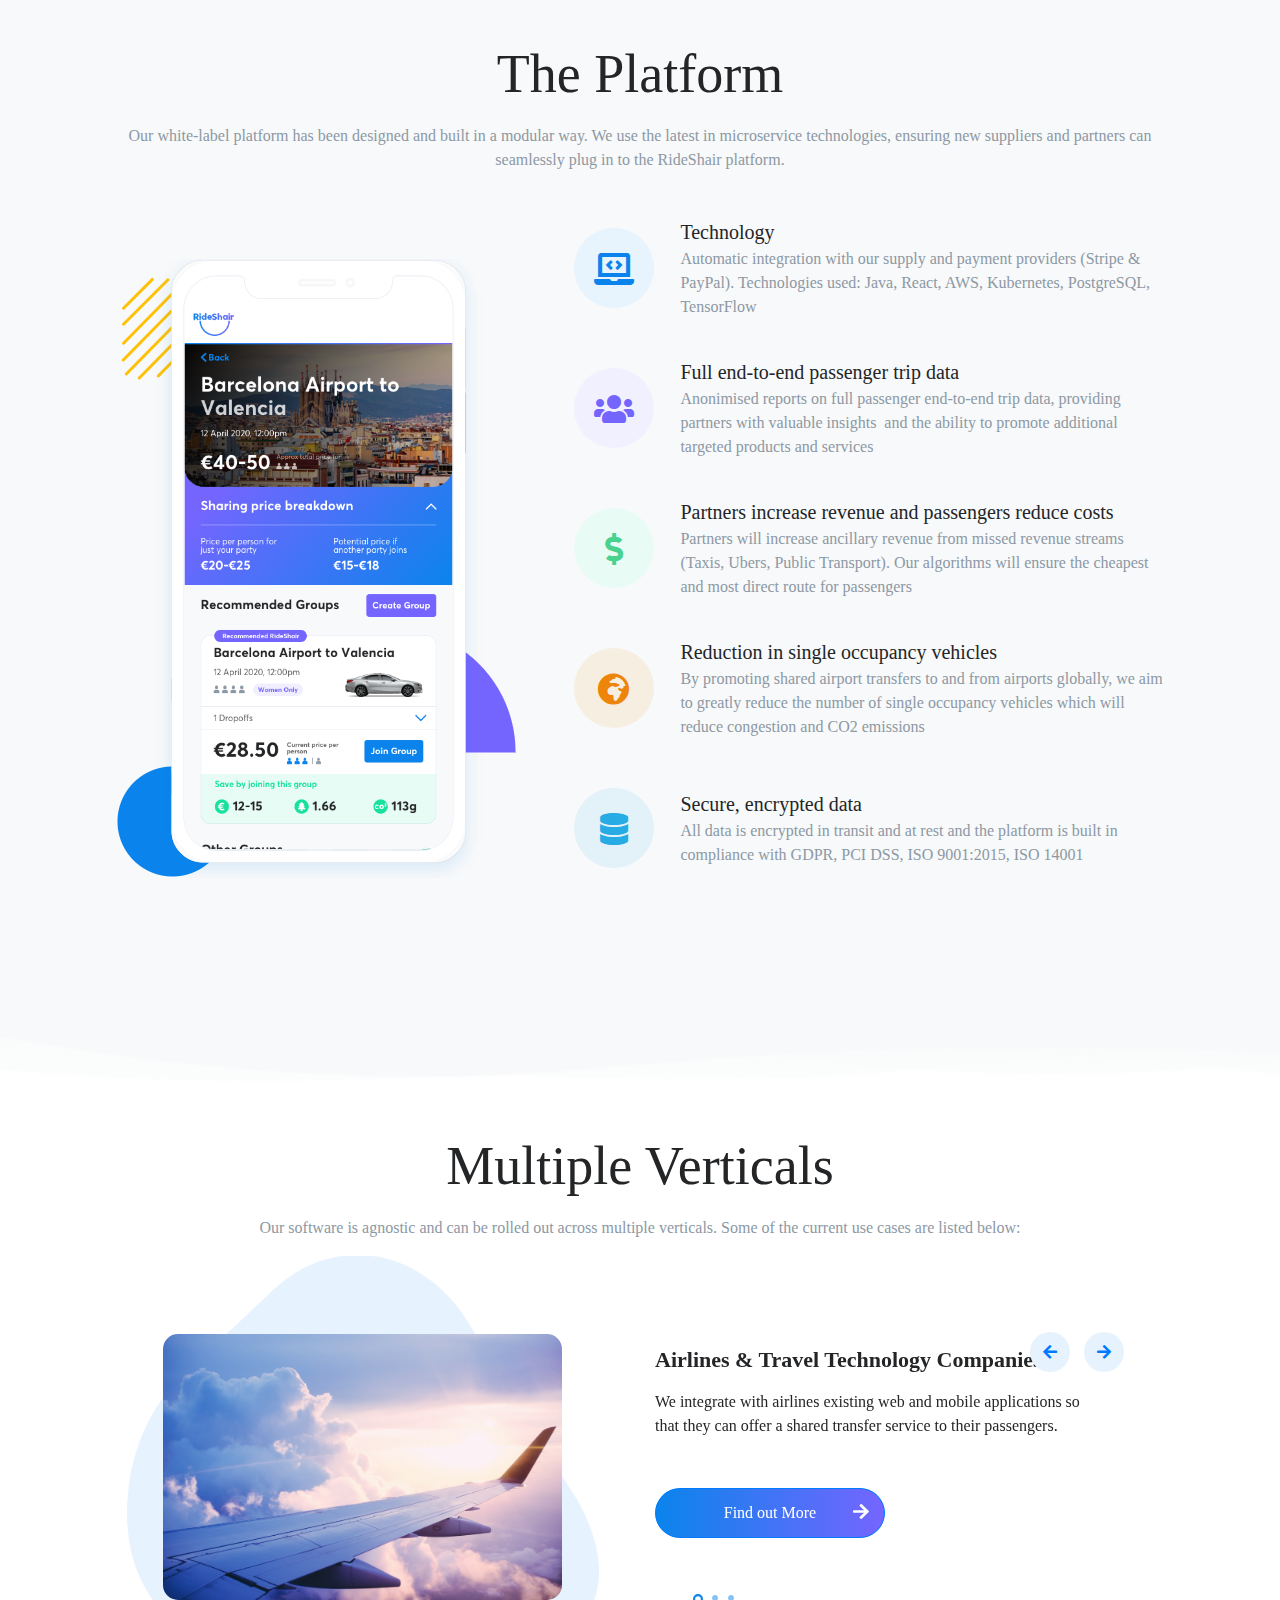
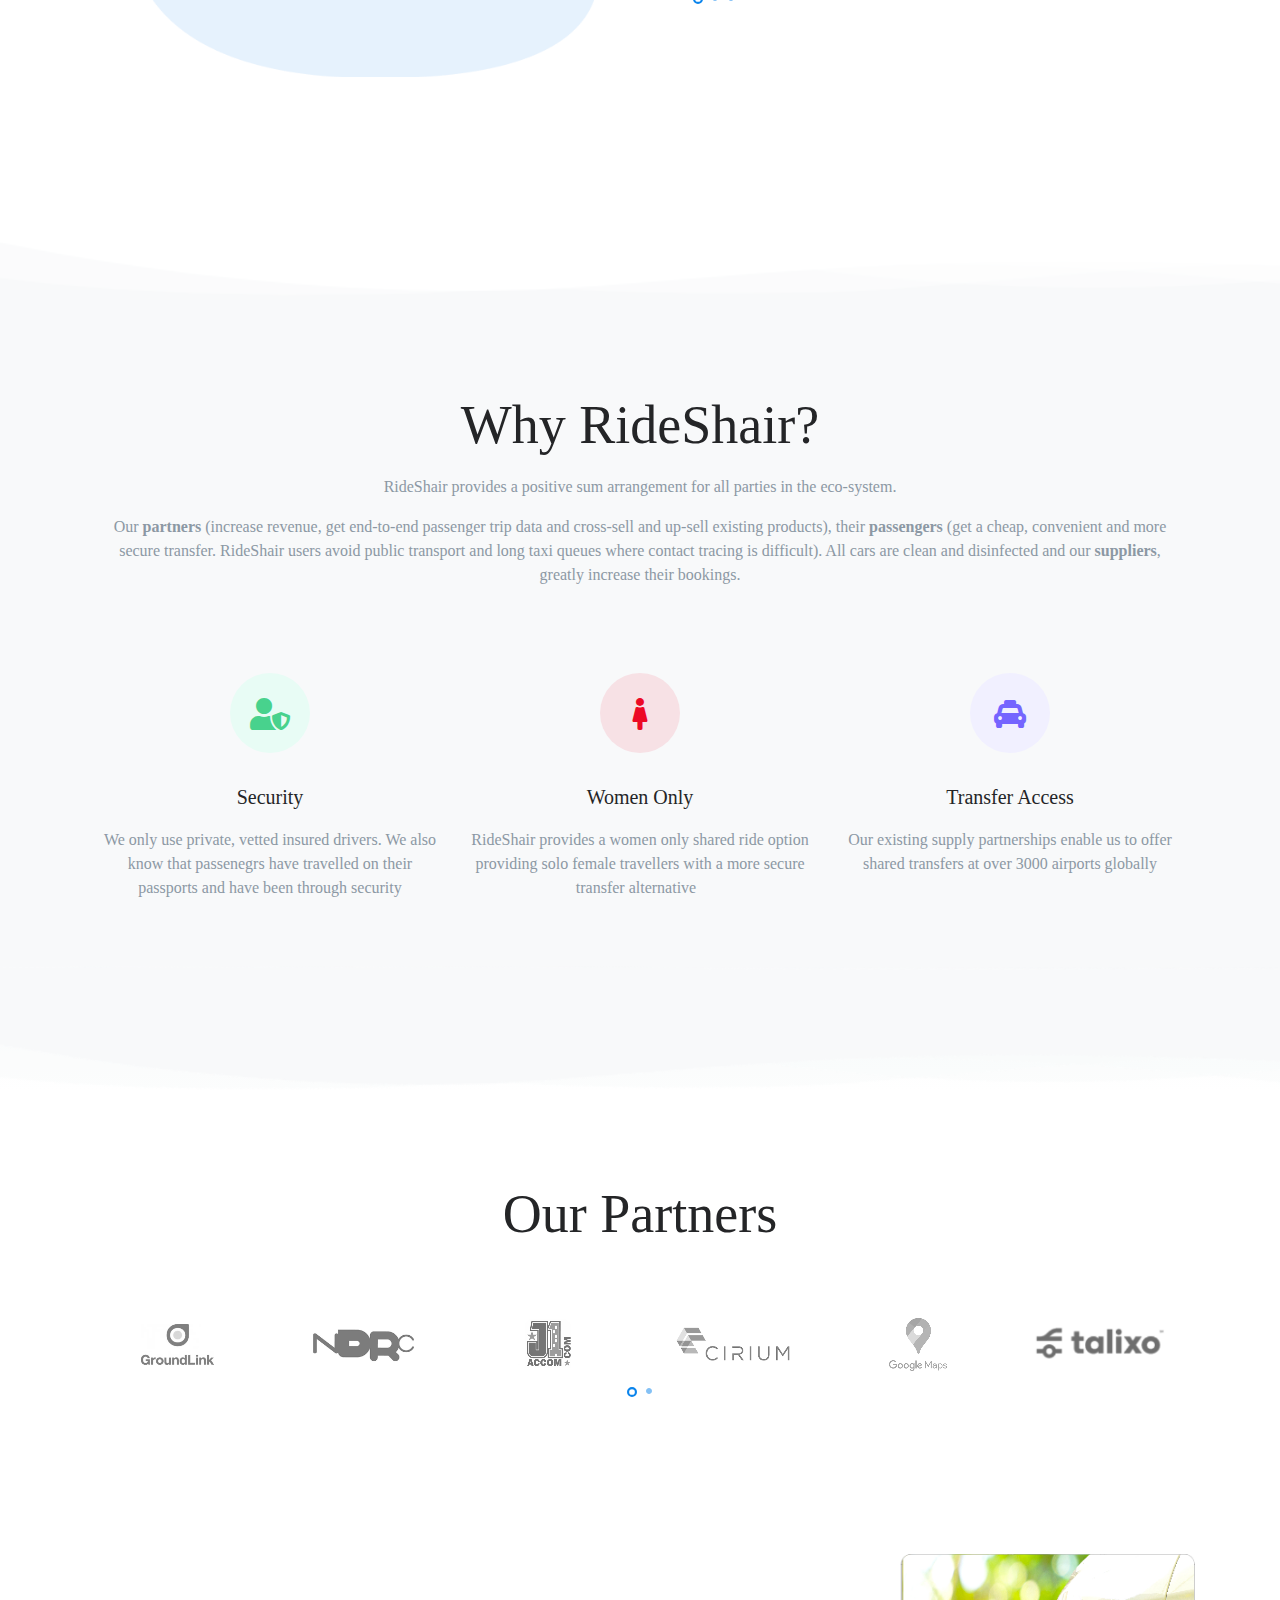
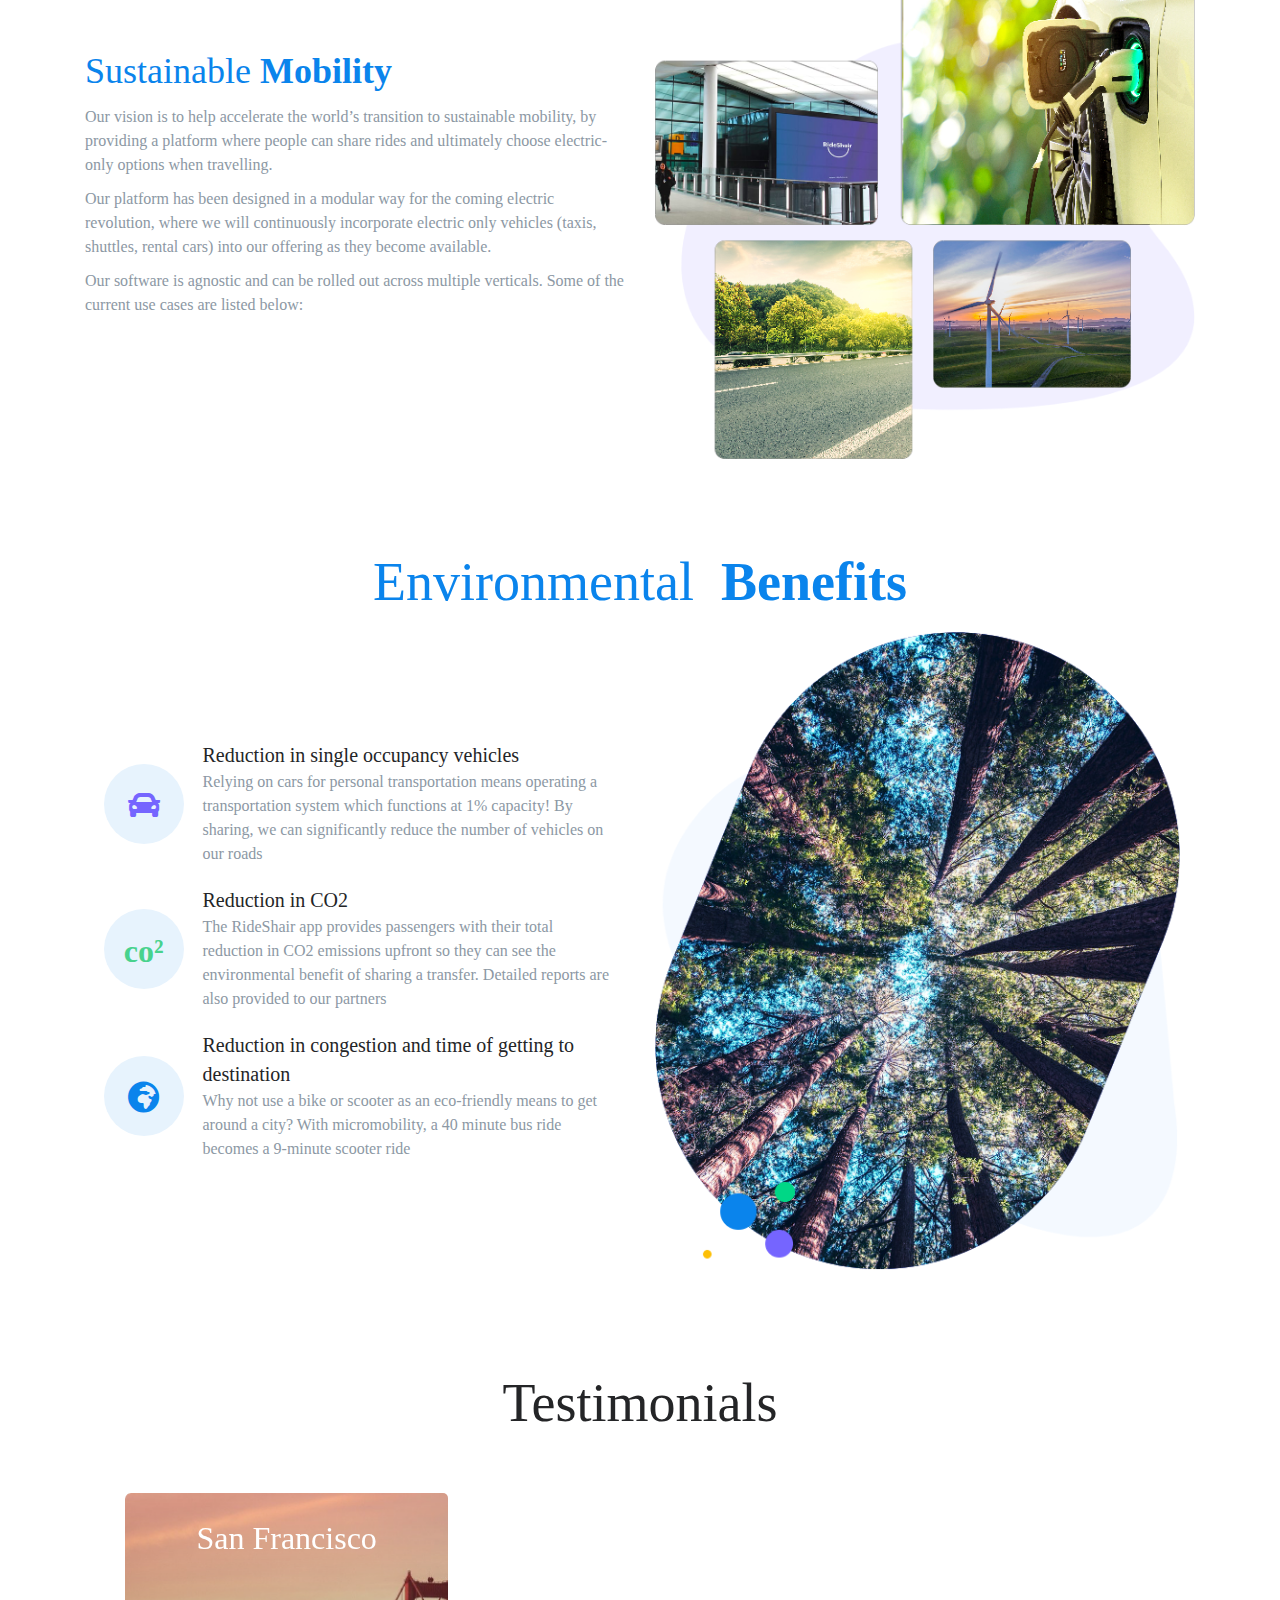
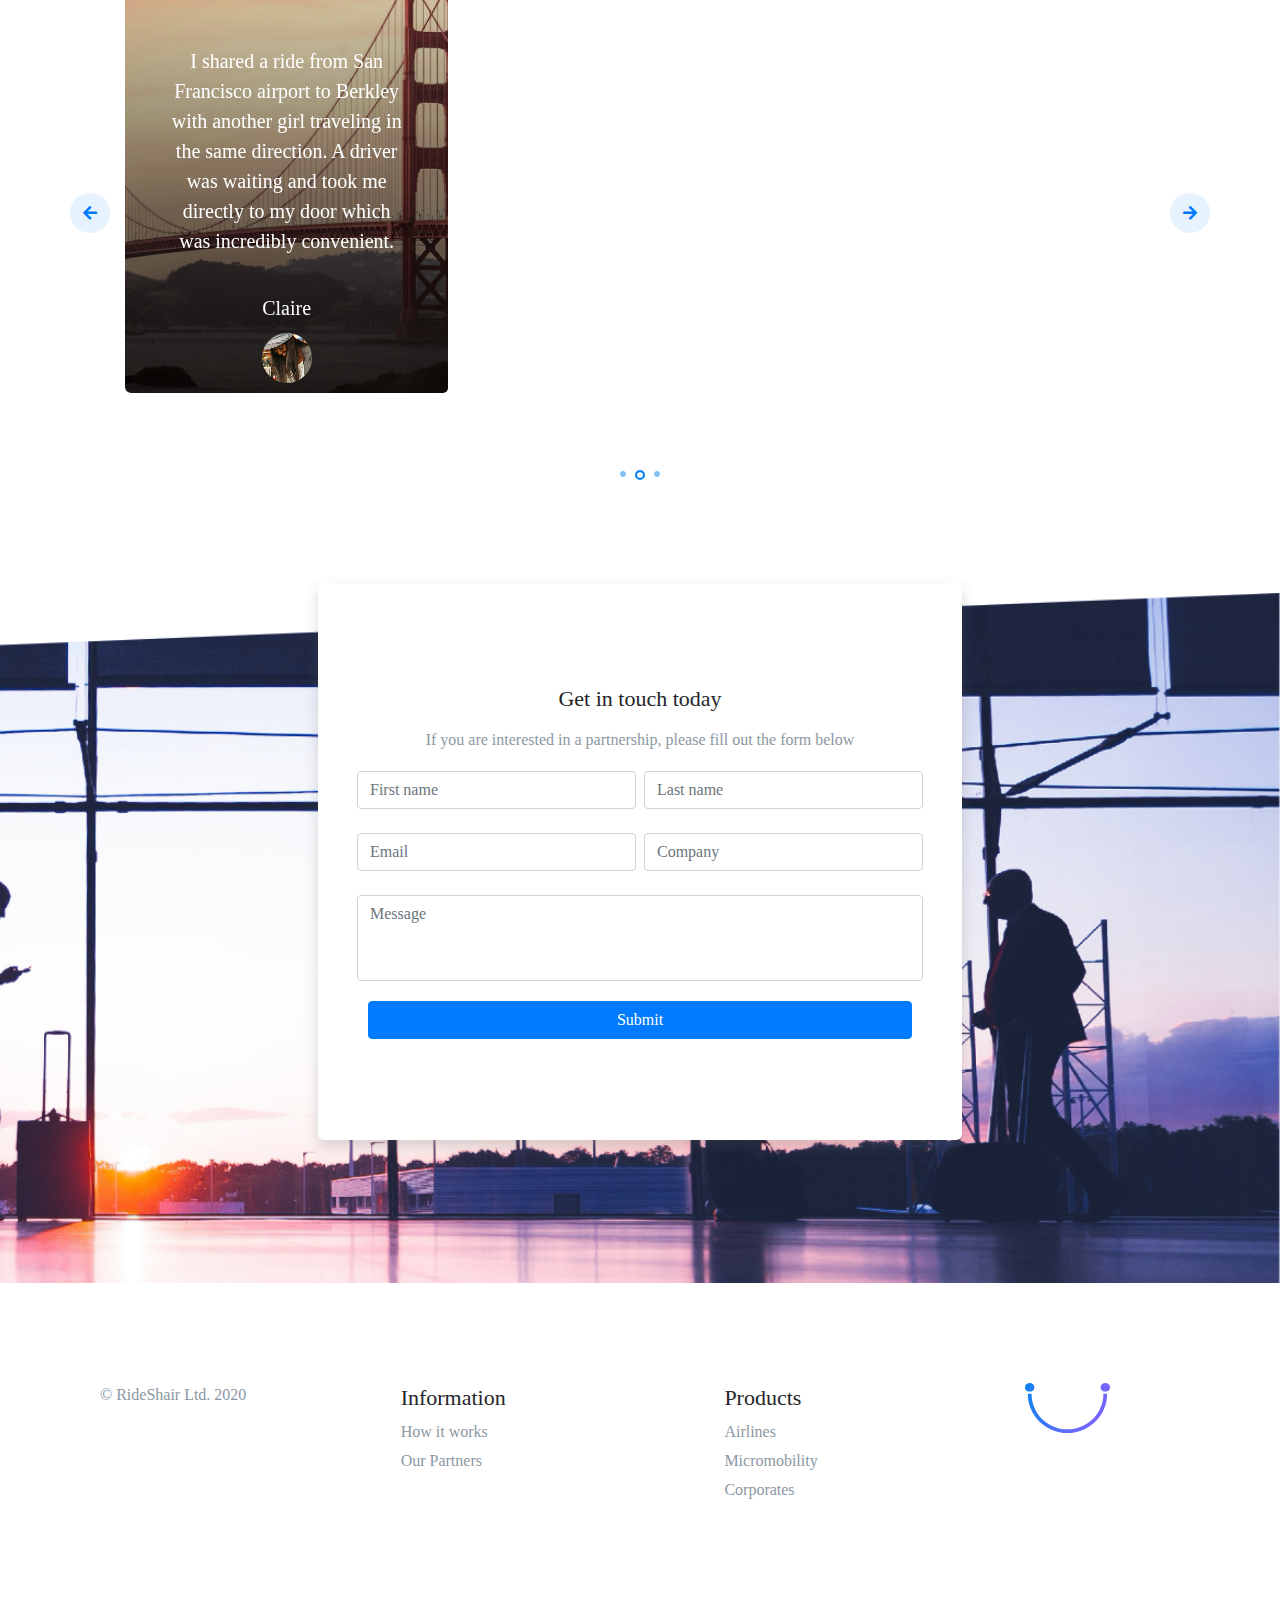
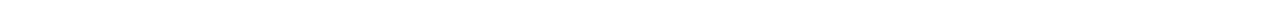
==== commit 5ad7f6f0: "Removing Dynamic Copy spreading over multiple lines" ====
--- a/index.html
+++ b/index.html
@@ -116,7 +116,7 @@
             <div class="col-lg-6 welcome-content table-col">
                 <p class="lg-title">Technology to enable
                     shared rides for:</p>
-                <p id="welcomeTicker">Airlines / Travel Technology Companies / Corporates / Micromobility</p>
+                <p id="welcomeTicker">Airlines / Corporates / Micromobility</p>
                 <div class="welcome-mobile">
                     <div class="col bg-container">
                         <img src="images/welcome-bg-mobile.png" alt="app" class="app-img">
@@ -342,8 +342,8 @@
               <p class="text-center"> RideShair provides a positive sum arrangement for all parties in the eco-system. </p>
                 <p class="text-center">Our <strong>partners</strong> (increase revenue,
                   get end-to-end passenger trip data and cross-sell and
-                  up-sell existing products), their <strong>passengers</strong> (cheap, convenient and more secure transfer)
-                  and our <strong>suppliers</strong>, who greatly increase their bookings.</p>
+                  up-sell existing products), their <strong>passengers</strong> (get a cheap, convenient and more secure transfer.  RideShair users avoid public transport and long taxi queues where contact tracing is difficult). All cars are clean and disinfected
+                  and our <strong>suppliers</strong>, greatly increase their bookings.</p>
             </div>
         </div>
         <div class="row justify-content-center icon-list-row">
@@ -912,7 +912,7 @@
         </div>
         <div class="col-lg-3 col-3 mx-auto offset-3 order-lg-5 order-2 text-align-left">
             <h6 class="md-title">Products</h6>
-            <a class="nav-link-footer" href="airlines.html">Airlines &amp; Travel Tech Companies</a>
+            <a class="nav-link-footer" href="airlines.html">Airlines</a>
             <a class="nav-link-footer" href="micromobility.html">Micromobility</a>
             <a class="nav-link-footer" href="corporations.html">Corporates</a>
         </div>
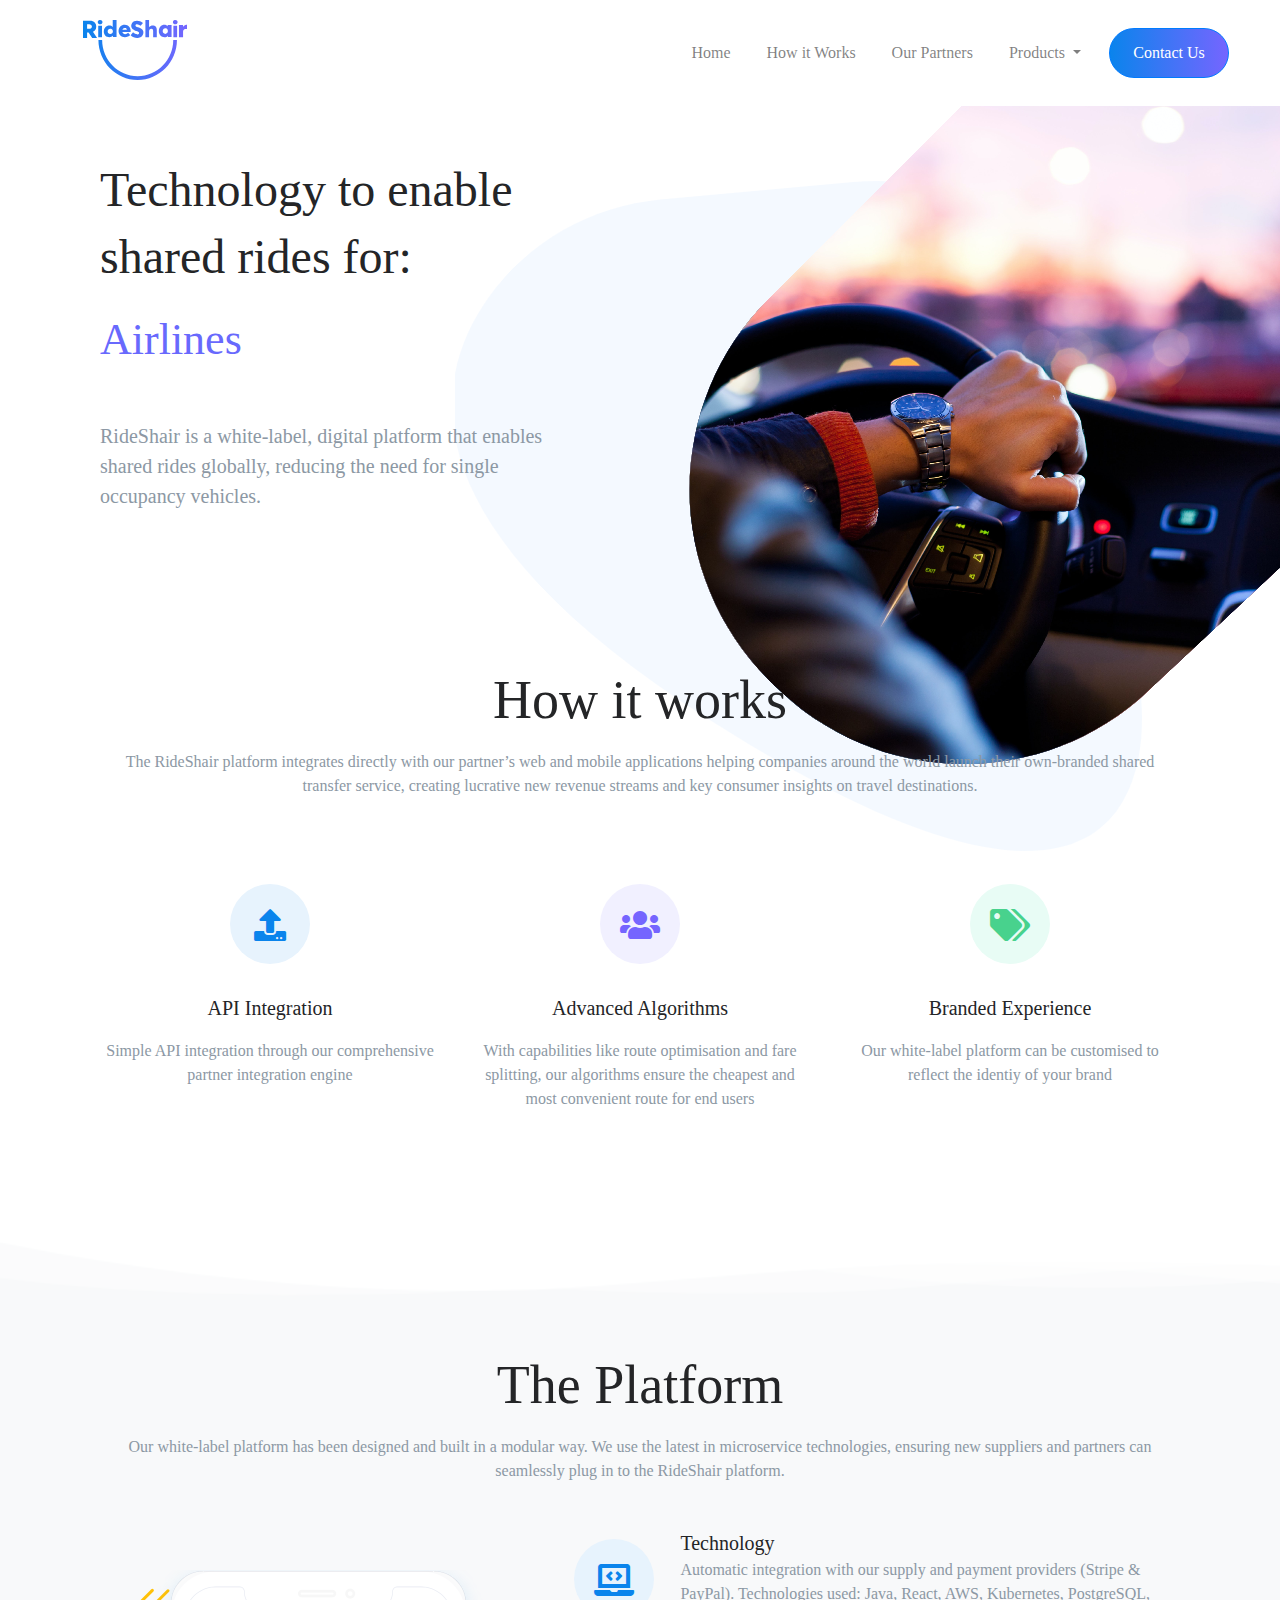
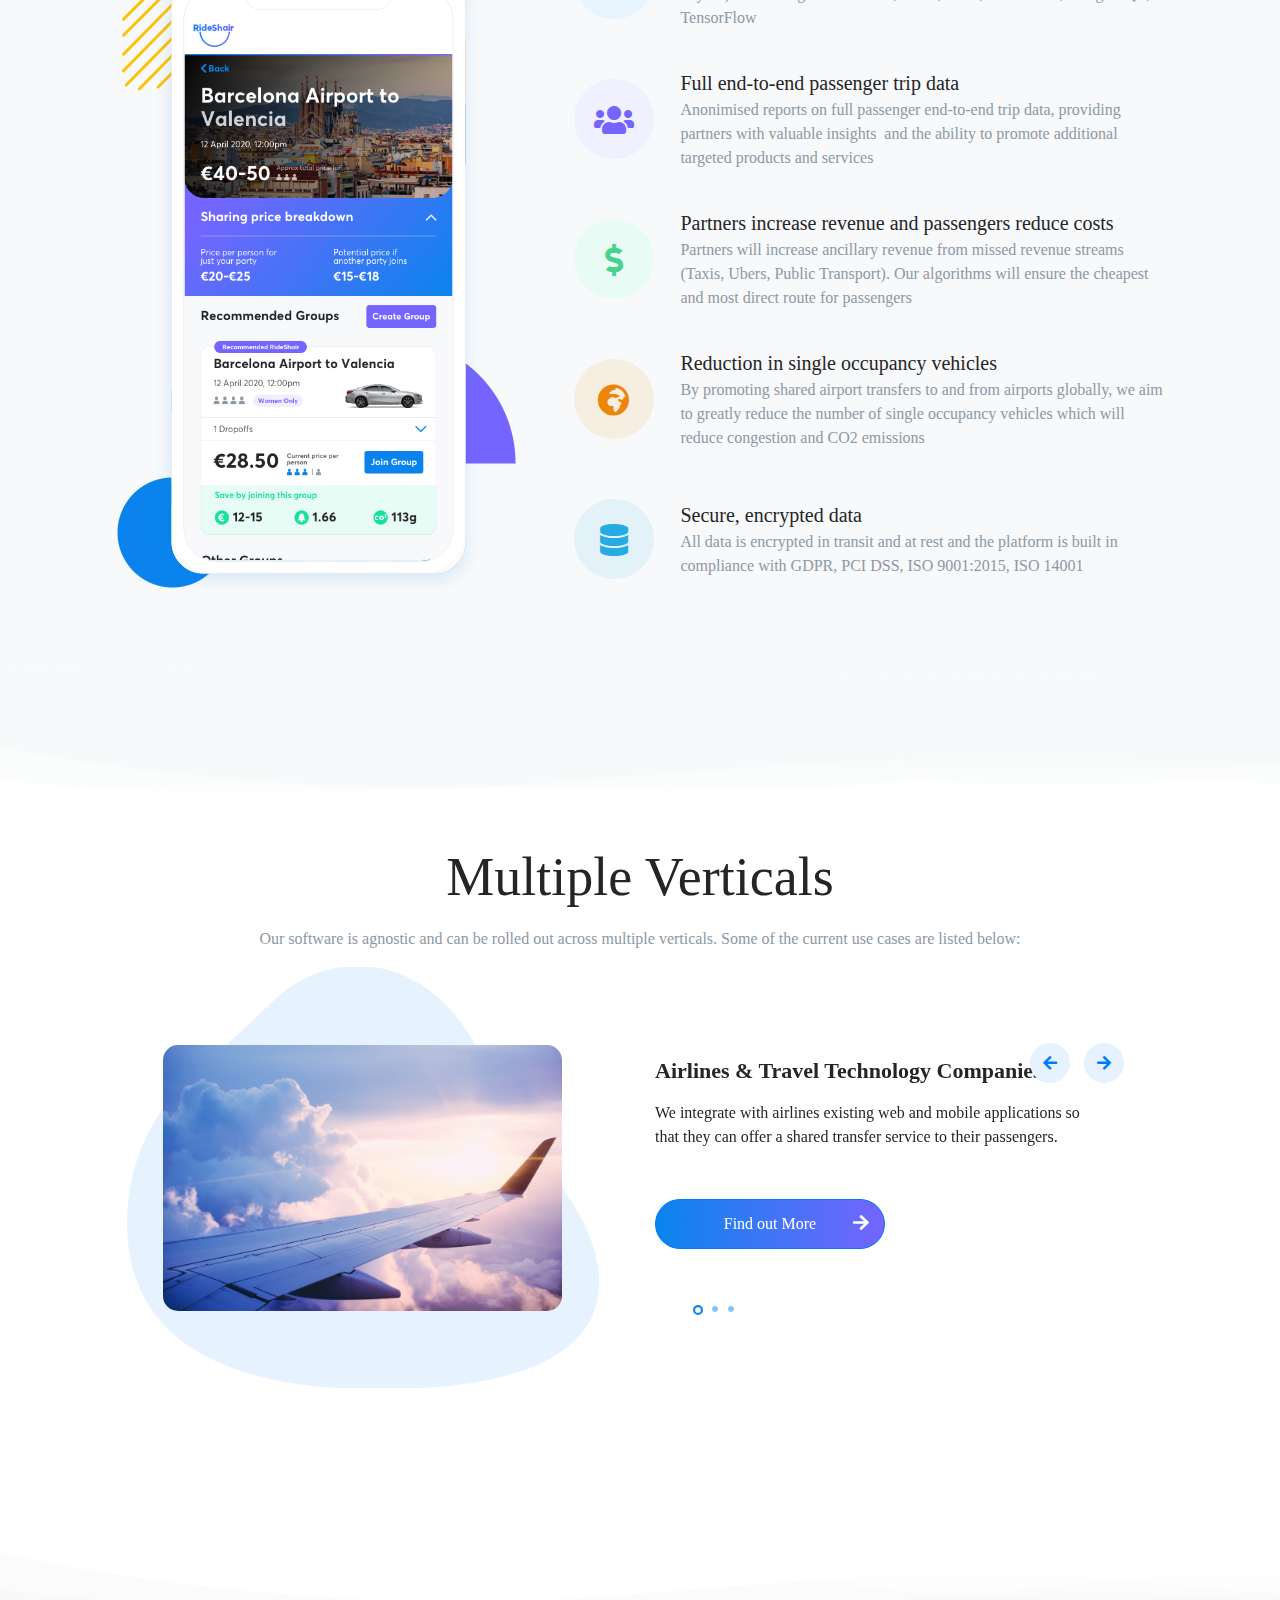
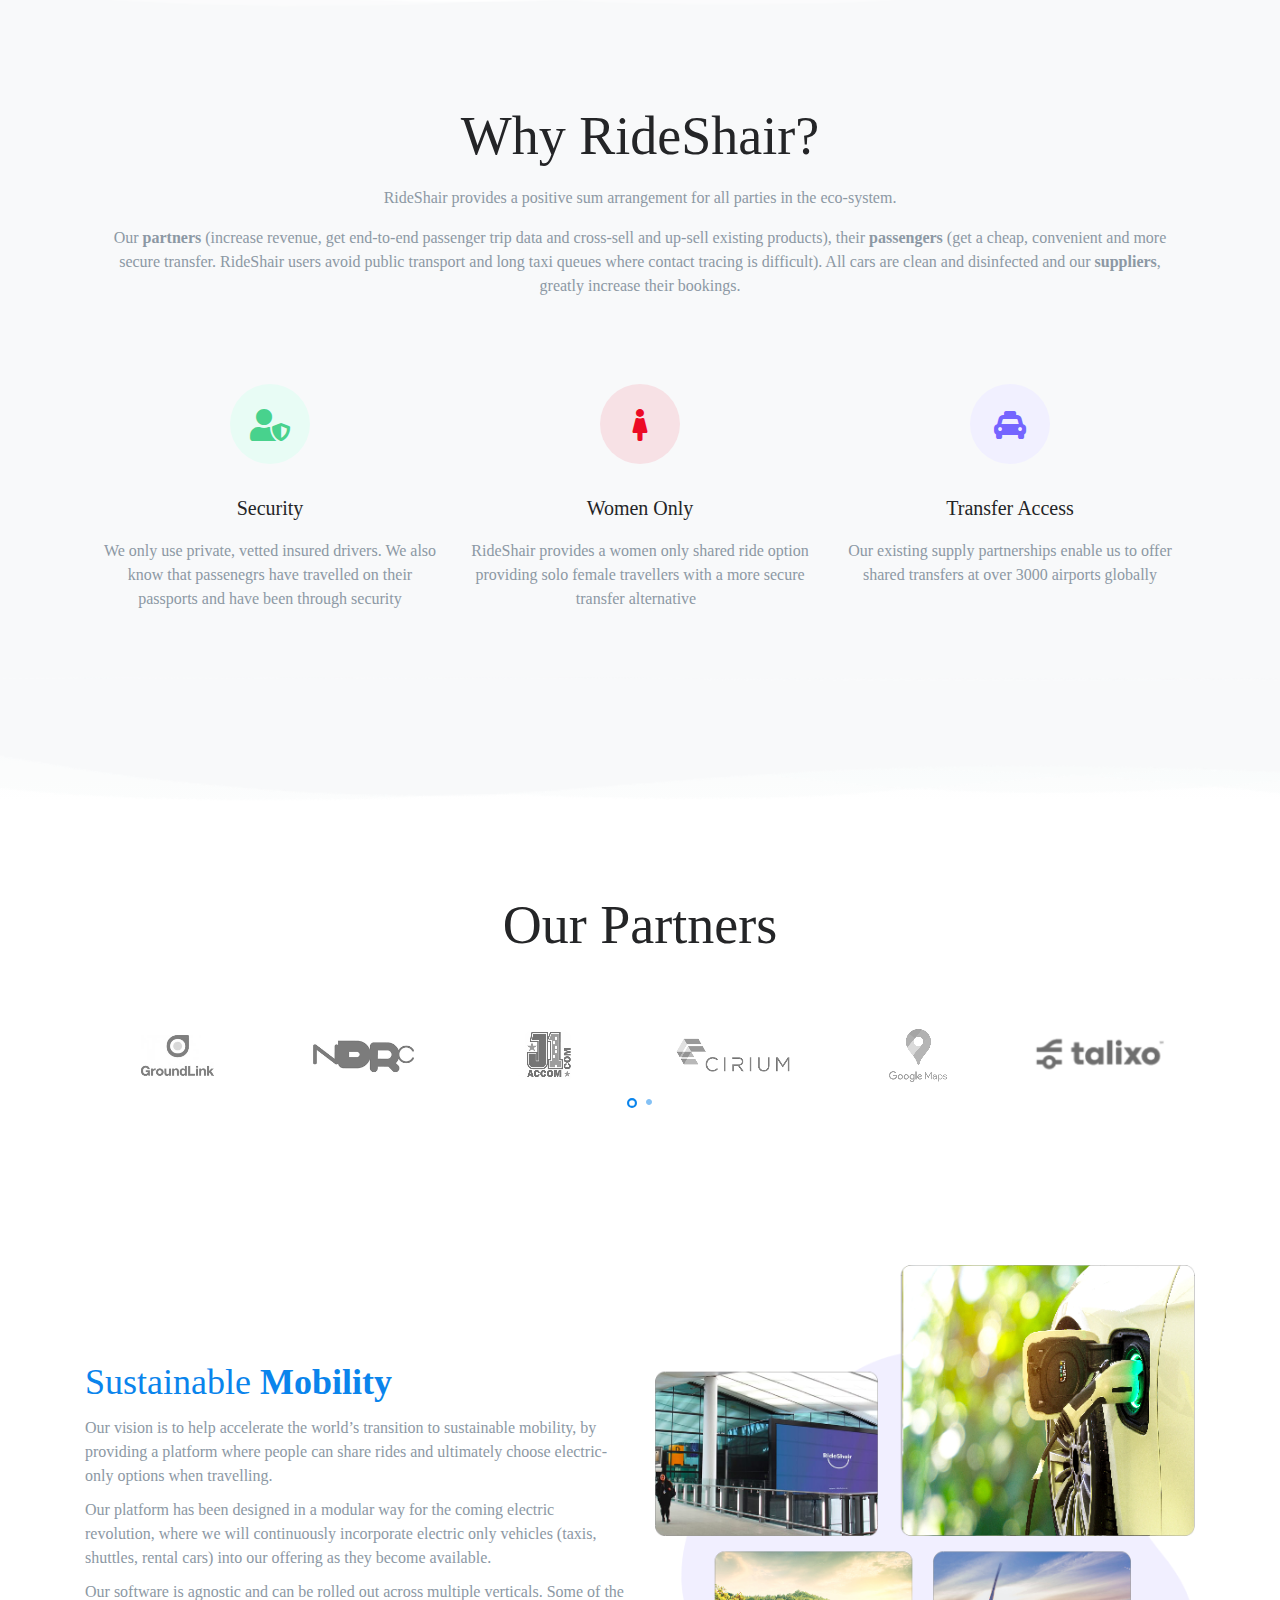
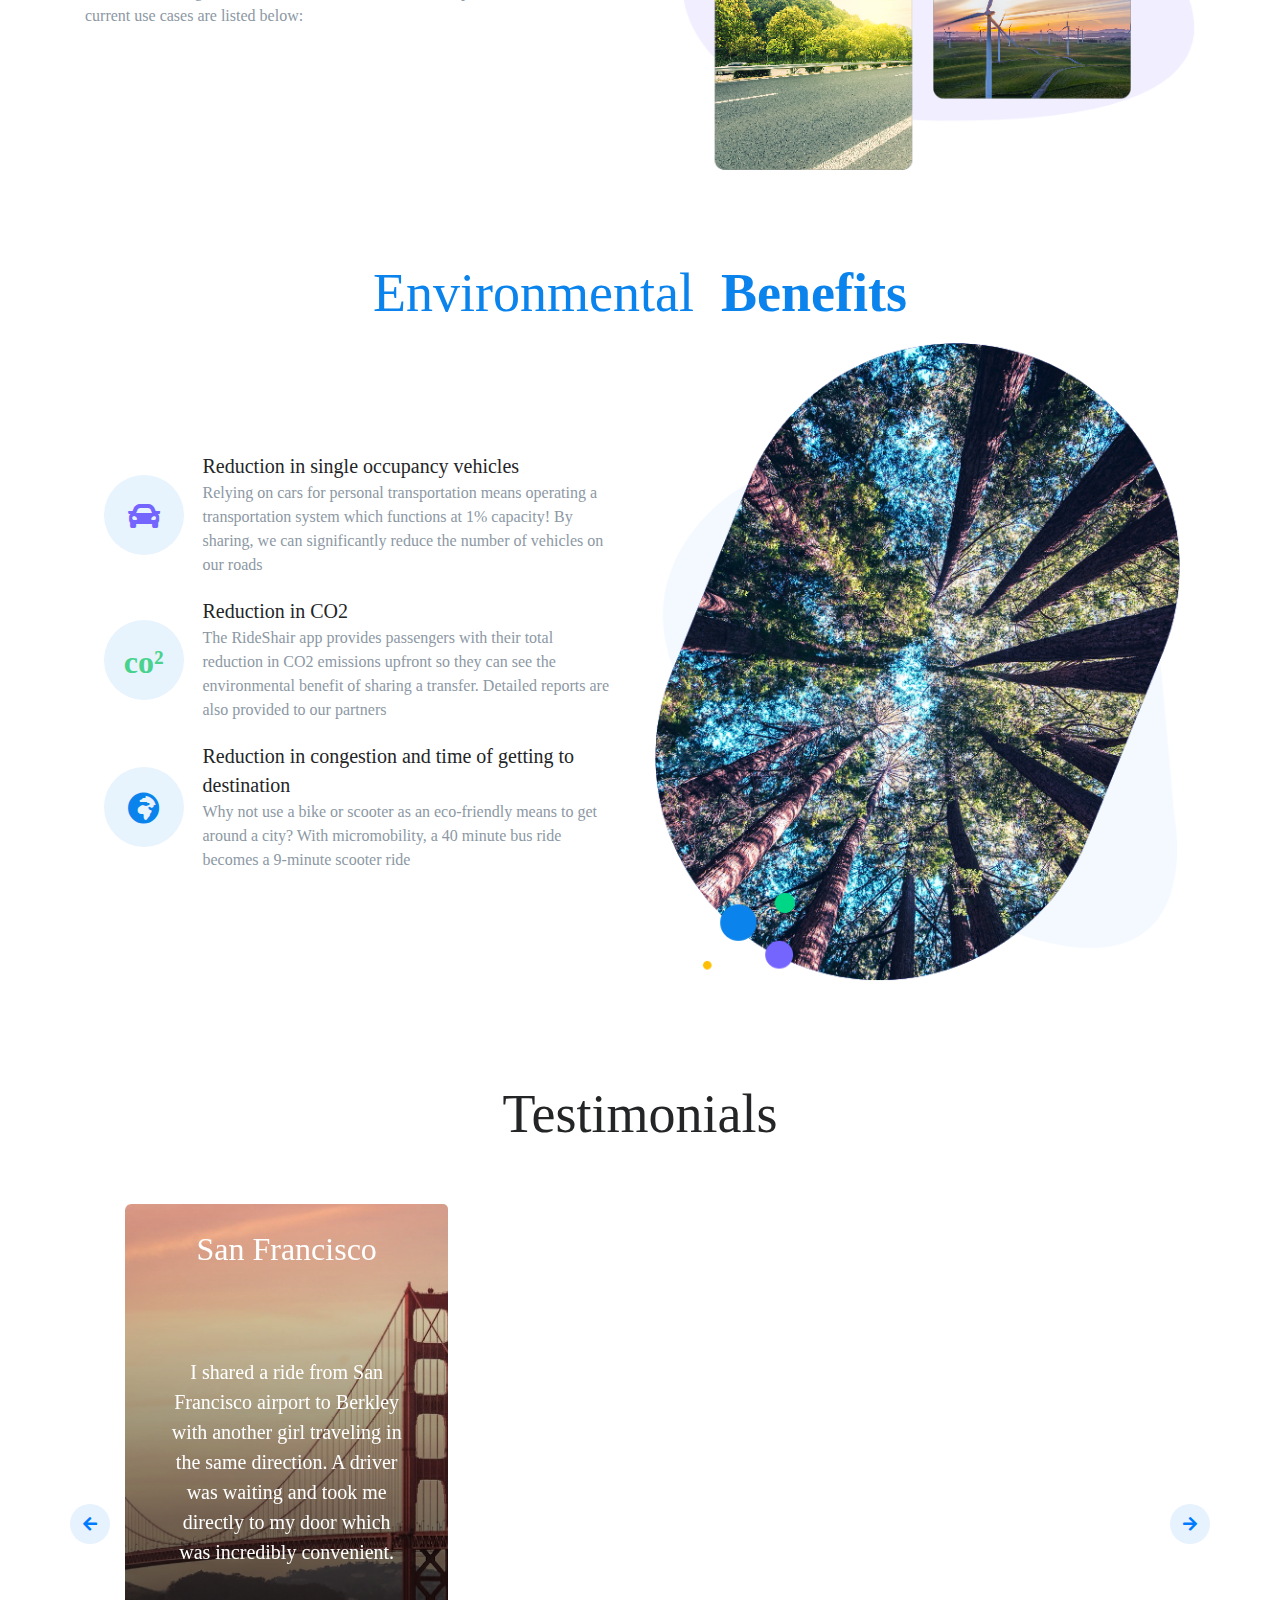
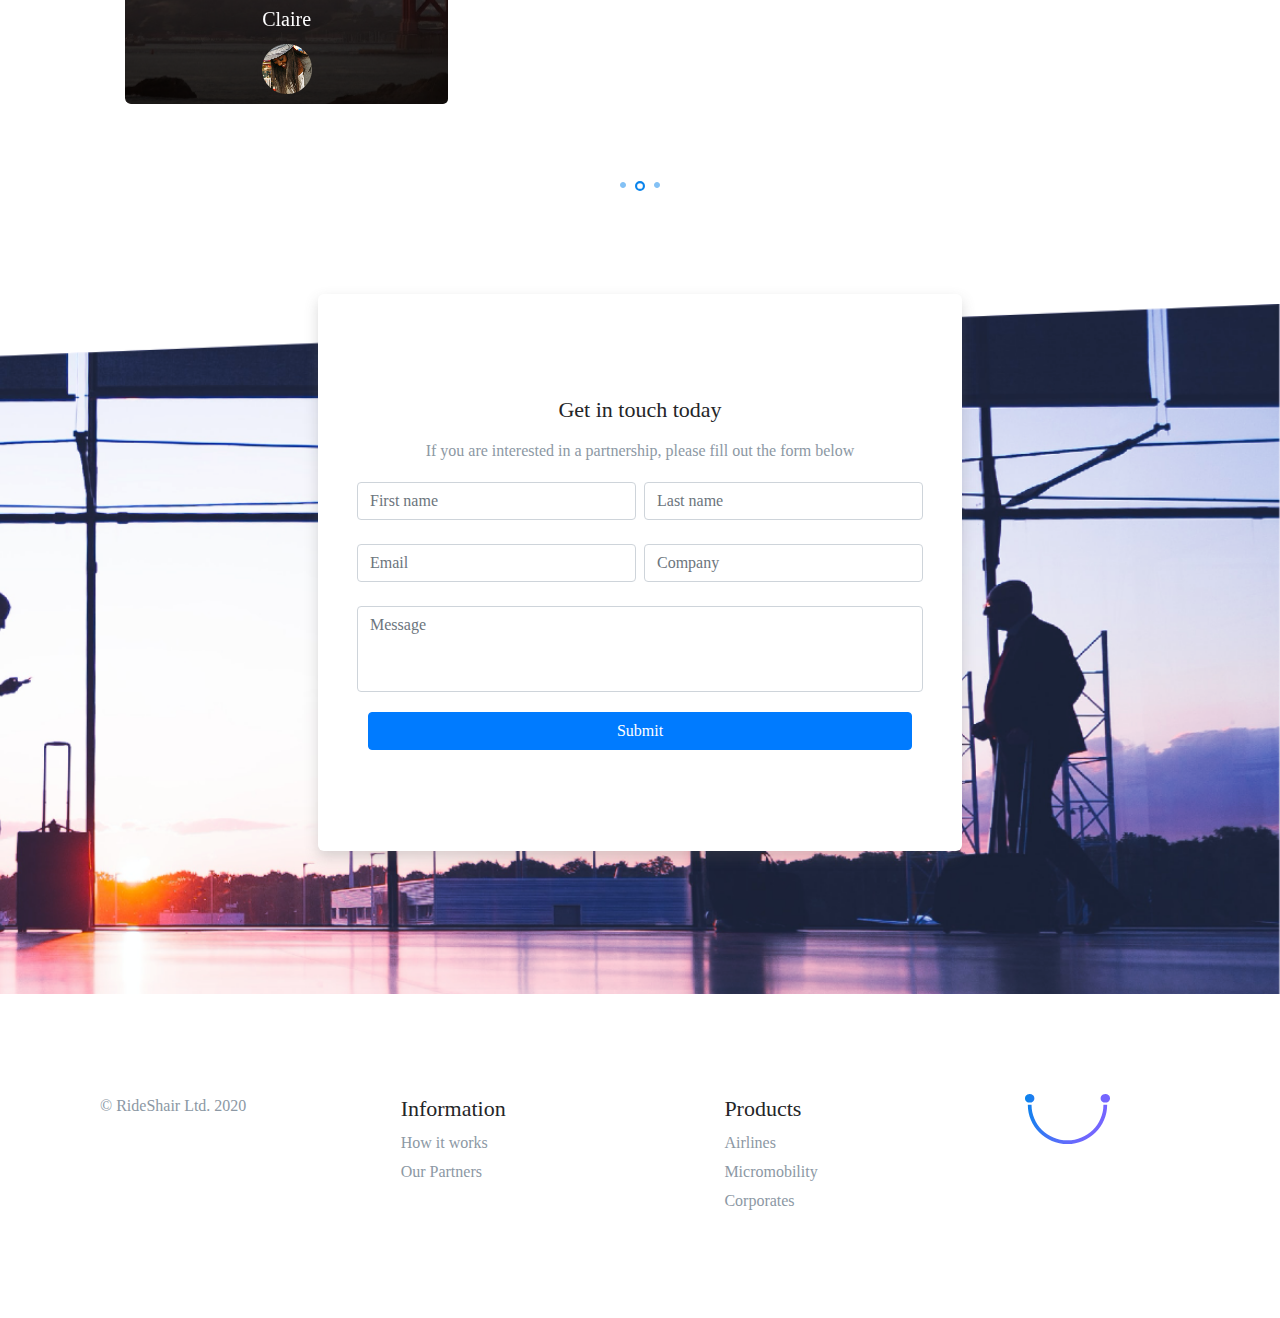
==== commit 1ee08e2d: "Update index.html" ====
--- a/index.html
+++ b/index.html
@@ -123,9 +123,9 @@
                     </div>
                 </div>
                 <p class="mt-lg-5 fs-20">RideShair is a white-label, digital platform that enables shared rides globally, reducing the need for single occupancy vehicles. </p>
-            </div>
+            <!-- comment out div /div>
             <div class="col-0 welcome table-col">
-            </div>
+            </div>-->
         </div>
     </div>
 </div>
@@ -937,4 +937,4 @@
         integrity="sha384-wfSDF2E50Y2D1uUdj0O3uMBJnjuUD4Ih7YwaYd1iqfktj0Uod8GCExl3Og8ifwB6"
         crossorigin="anonymous"></script>
 </body>
-</html>+</html>
